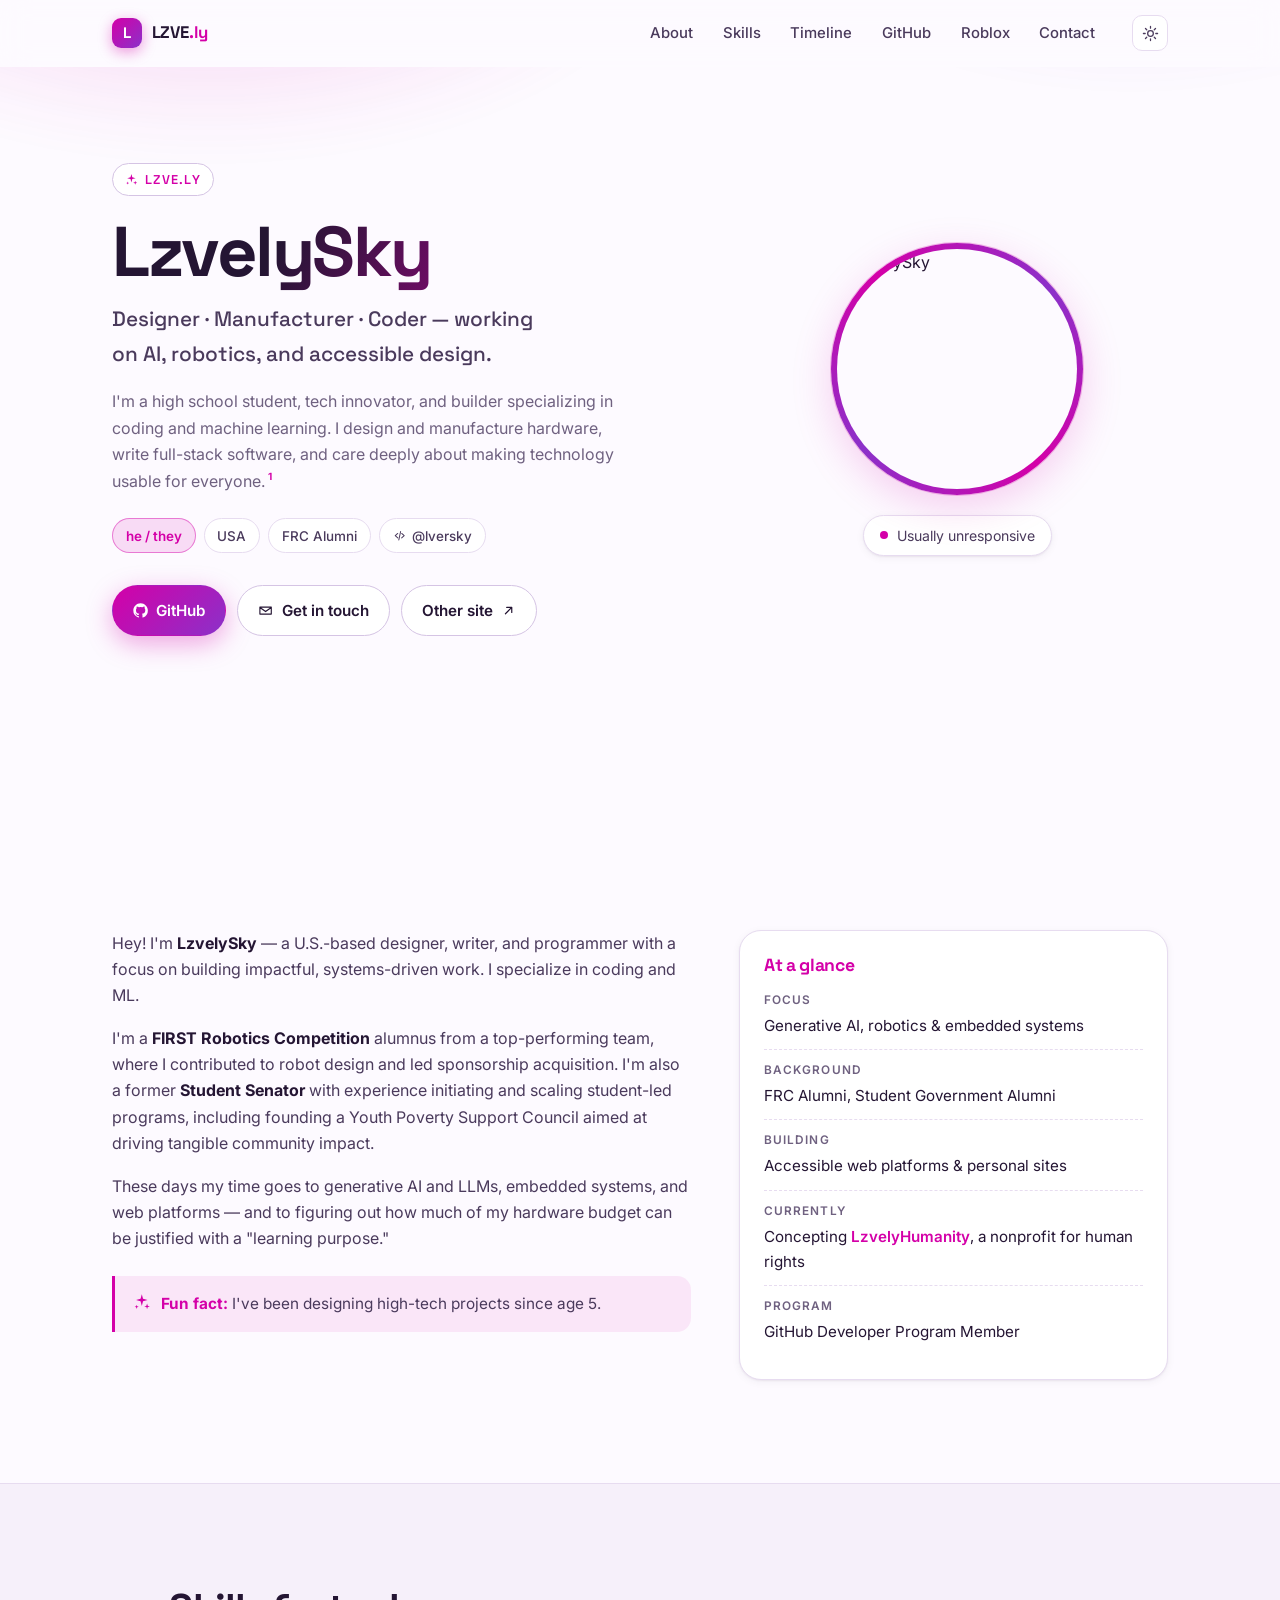
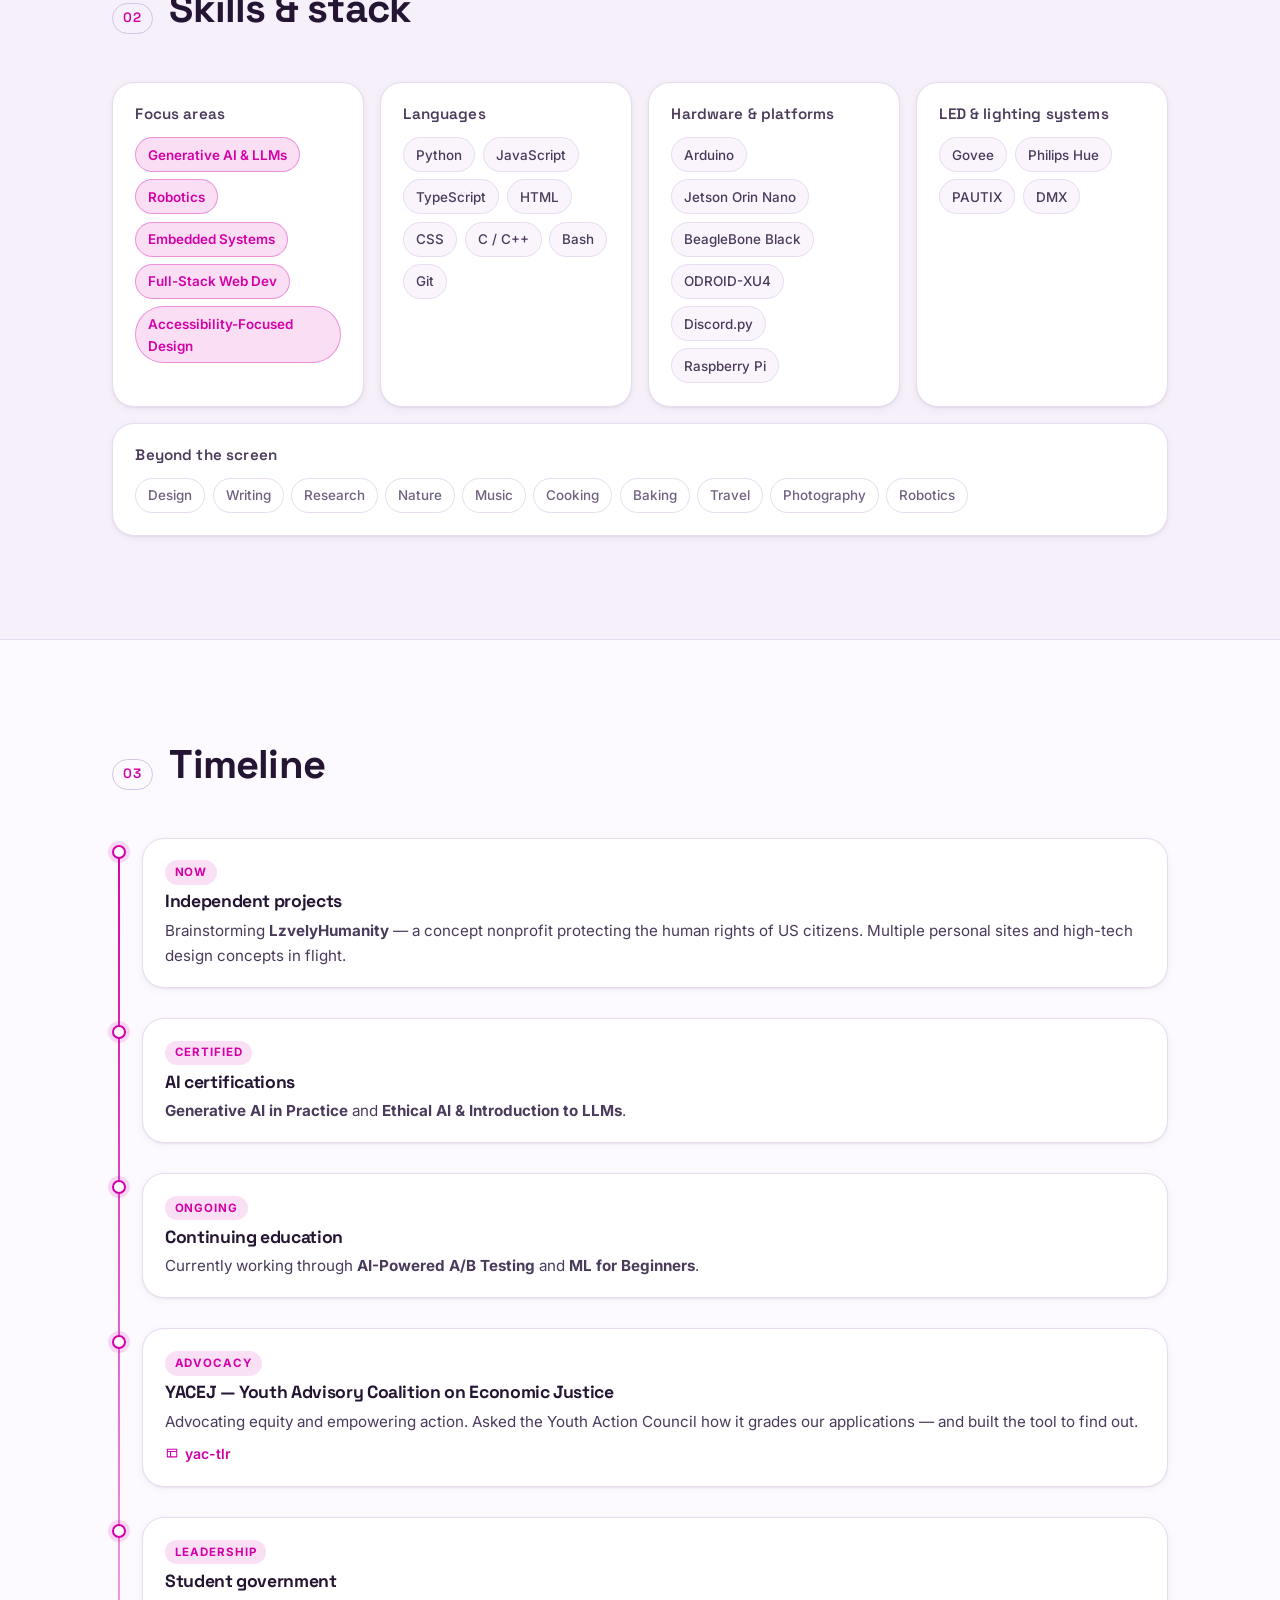
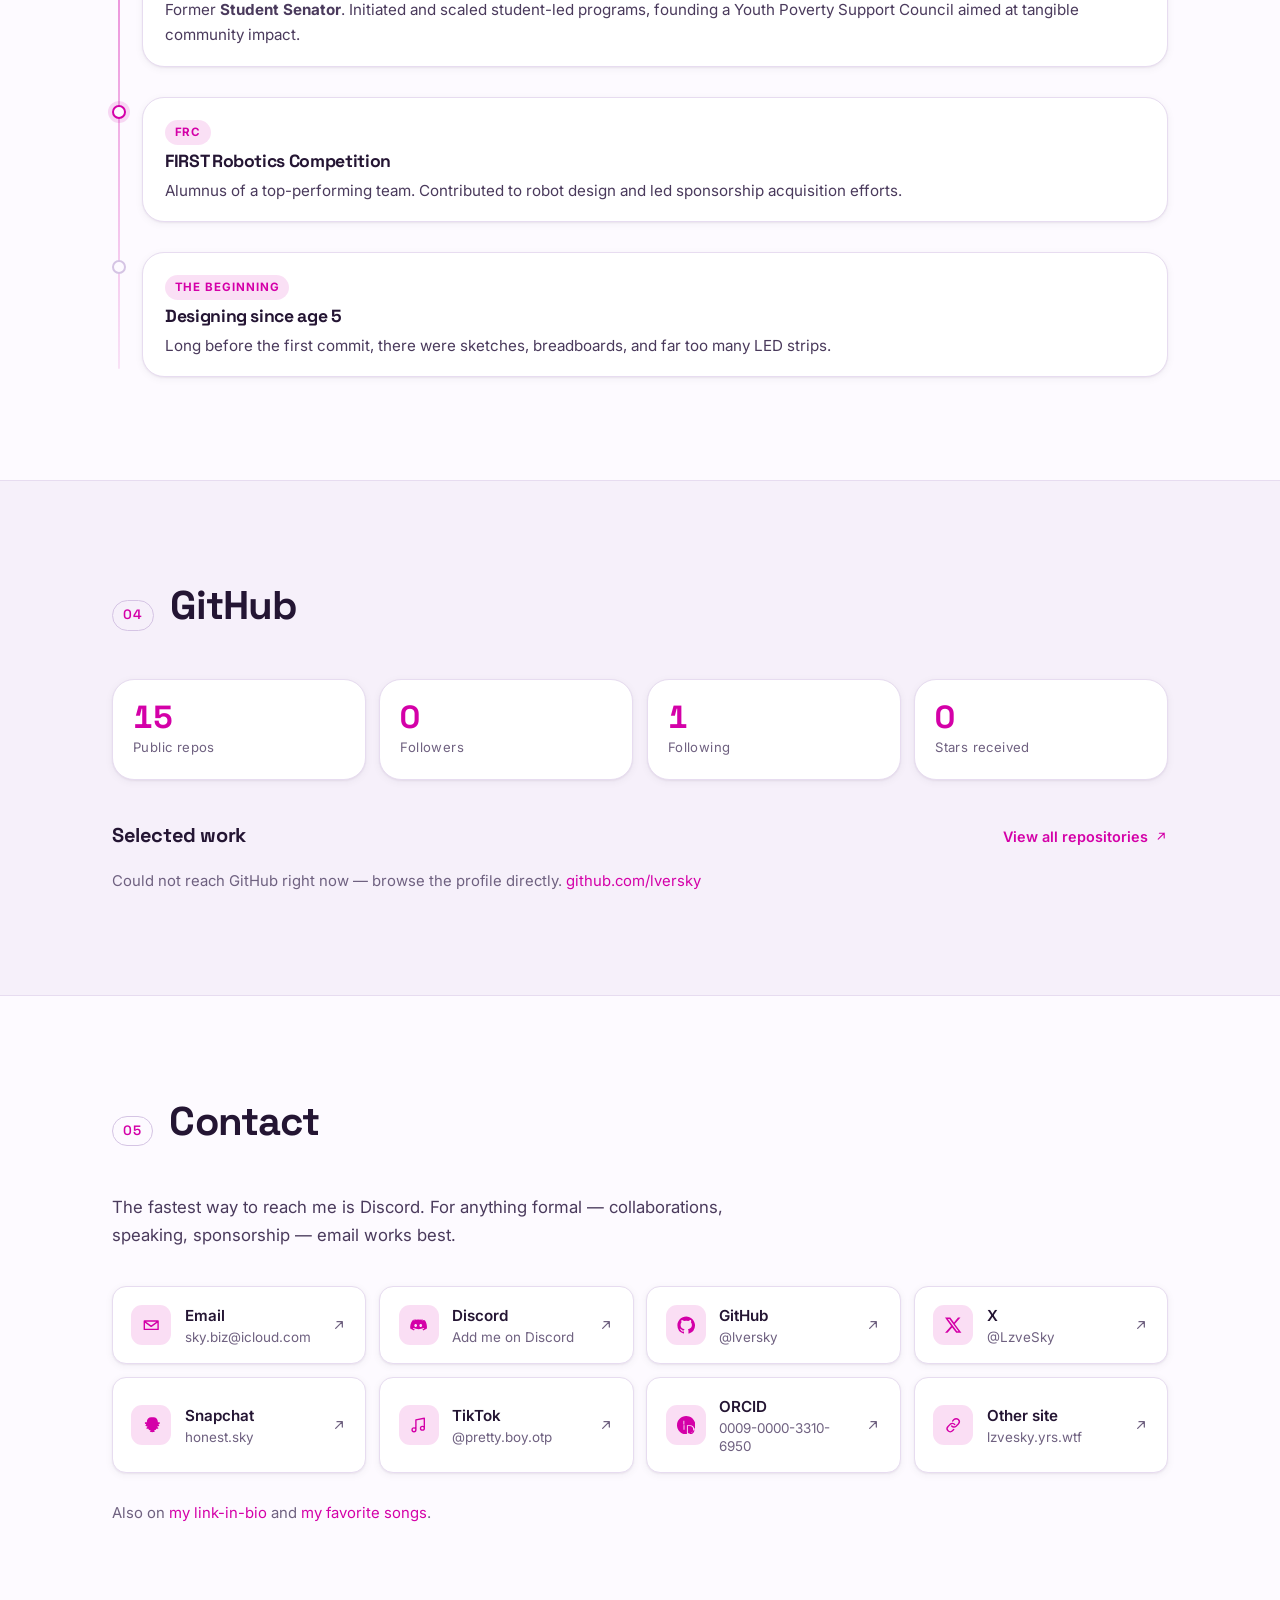
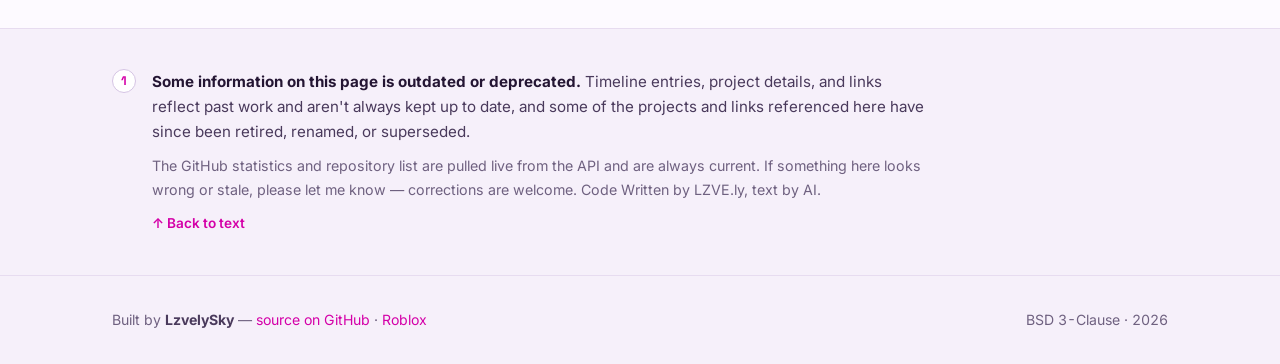
==== index.html @ 5bfd7d74 "Add /roblox page with live Roblox profile data and Cloudflare Worker proxy" ====
<!DOCTYPE html>
<html lang="en">
<head>
<meta charset="UTF-8">
<meta name="viewport" content="width=device-width, initial-scale=1">
<title>LzvelySky — LZVE.ly</title>
<meta name="description" content="LzvelySky (LZVE.ly) — designer, manufacturer, and coder working on AI, robotics, embedded systems, and accessible web design.">
<meta name="author" content="LzvelySky">
<meta name="theme-color" content="#0b0710" media="(prefers-color-scheme: dark)">
<meta name="theme-color" content="#fdfaff" media="(prefers-color-scheme: light)">

<meta property="og:type" content="website">
<meta property="og:title" content="LzvelySky — LZVE.ly">
<meta property="og:description" content="Designer, manufacturer, and coder working on AI, robotics, and accessibility.">
<meta property="og:url" content="https://lversky.github.io/">
<meta property="og:image" content="https://avatars.githubusercontent.com/u/196835305?v=4">
<meta name="twitter:card" content="summary">

<link rel="icon" href="assets/favicon.svg" type="image/svg+xml">
<link rel="apple-touch-icon" href="assets/favicon.svg">
<link rel="canonical" href="https://lversky.github.io/">

<link rel="preconnect" href="https://fonts.googleapis.com">
<link rel="preconnect" href="https://fonts.gstatic.com" crossorigin>
<link href="https://fonts.googleapis.com/css2?family=Space+Grotesk:wght@500;600;700&family=Inter:wght@400;500;600;700&display=swap" rel="stylesheet">
<link rel="stylesheet" href="css/style.css">

<script>
  (function () {
    document.documentElement.classList.add('js');
    try {
      var saved = localStorage.getItem('theme');
      var system = window.matchMedia('(prefers-color-scheme: light)').matches ? 'light' : 'dark';
      document.documentElement.dataset.theme = saved || system;
    } catch (e) {
      document.documentElement.dataset.theme = 'dark';
    }
  })();
</script>
</head>

<body>
<a class="skip-link" href="#main">Skip to content</a>

<svg class="icon-sprite" aria-hidden="true" focusable="false">
  <defs>
    <symbol id="i-github" viewBox="0 0 24 24"><path fill="currentColor" d="M12 .5C5.73.5.5 5.73.5 12a11.5 11.5 0 0 0 7.86 10.92c.58.1.79-.25.79-.56v-2c-3.2.7-3.88-1.38-3.88-1.38-.53-1.34-1.29-1.7-1.29-1.7-1.05-.72.08-.7.08-.7 1.16.08 1.77 1.19 1.77 1.19 1.03 1.77 2.7 1.26 3.36.96.1-.75.4-1.26.73-1.55-2.55-.29-5.24-1.28-5.24-5.68 0-1.26.45-2.28 1.19-3.09-.12-.29-.52-1.46.11-3.04 0 0 .97-.31 3.18 1.18a11.1 11.1 0 0 1 5.8 0c2.2-1.49 3.17-1.18 3.17-1.18.63 1.58.23 2.75.12 3.04.74.81 1.18 1.83 1.18 3.09 0 4.41-2.69 5.38-5.25 5.67.41.35.78 1.05.78 2.12v3.14c0 .31.21.67.8.56A11.5 11.5 0 0 0 23.5 12C23.5 5.73 18.27.5 12 .5Z"/></symbol>
    <symbol id="i-x" viewBox="0 0 24 24"><path fill="currentColor" d="M18.24 2H21.5l-7.38 8.44L22.75 22h-6.8l-5.33-6.97L4.6 22H1.33l7.89-9.02L1.25 2h6.97l4.81 6.35L18.24 2Zm-1.2 18h1.8L7.02 3.85H5.09L17.04 20Z"/></symbol>
    <symbol id="i-discord" viewBox="0 0 24 24"><path fill="currentColor" d="M19.3 5.4A16.1 16.1 0 0 0 15.2 4l-.2.4a12.4 12.4 0 0 1 3.7 1.7 15.9 15.9 0 0 0-13.4 0A12.4 12.4 0 0 1 9 4.4L8.8 4a16.1 16.1 0 0 0-4.1 1.4C2 9.1 1.3 12.7 1.6 16.3a16.2 16.2 0 0 0 4.9 2.5l.9-1.5c-.8-.3-1.6-.7-2.3-1.1l.6-.4c4.4 2 9.2 2 13.6 0l.6.4c-.7.4-1.5.8-2.3 1.1l.9 1.5a16.2 16.2 0 0 0 4.9-2.5c.4-4.2-.7-7.8-2.7-10.9ZM8.7 14.4c-1 0-1.8-.9-1.8-2s.8-2 1.8-2 1.9.9 1.8 2c0 1.1-.8 2-1.8 2Zm6.6 0c-1 0-1.8-.9-1.8-2s.8-2 1.8-2 1.9.9 1.8 2c0 1.1-.8 2-1.8 2Z"/></symbol>
    <symbol id="i-snapchat" viewBox="0 0 24 24"><path fill="currentColor" d="M12 1.6c-3.2 0-5.7 2.6-5.7 5.8v.7c-.2.1-.5.2-.8.2-.6 0-1.4-.2-1.7.3-.3.4-.1 1.1.2 1.4.2.2.7.3 1 .4.3.1.6.2.6.5 0 .3-.3.5-.7.7-.5.3-.6.7-.3 1.1.3.5 1.3.6 2 .8.2.1.4.2.4.5 0 .4-.5 1.1-1 1.4-.4.2-.6.5-.3.8.4.4 1.5.5 2.2.6.4 0 .6.1.7.4.3.7 1.3 1.3 2.4 1.3h.3c-.1.5-.5 1-.9 1.4-.3.3-.2.7.2.8.8.3 2 .4 2.9.4s2.1-.1 2.9-.4c.4-.1.5-.5.2-.8-.4-.4-.8-.9-.9-1.4h.3c1.1 0 2.1-.6 2.4-1.3.1-.3.3-.4.7-.4.7-.1 1.8-.2 2.2-.6.3-.3.1-.6-.3-.8-.5-.3-1-1-1-1.4 0-.3.2-.4.4-.5.7-.2 1.7-.3 2-.8.3-.4.2-.8-.3-1.1-.4-.2-.7-.4-.7-.7 0-.3.3-.4.6-.5.3-.1.8-.2 1-.4.3-.3.5-1 .2-1.4-.3-.5-1.1-.3-1.7-.3-.3 0-.6-.1-.8-.2v-.7c0-3.2-2.5-5.8-5.7-5.8Z"/></symbol>
    <symbol id="i-mail" viewBox="0 0 24 24"><path fill="none" stroke="currentColor" stroke-width="1.8" stroke-linecap="round" stroke-linejoin="round" d="M3 6.5h18v11H3zM3 7l9 6.5L21 7"/></symbol>
    <symbol id="i-music" viewBox="0 0 24 24"><path fill="none" stroke="currentColor" stroke-width="1.8" stroke-linecap="round" stroke-linejoin="round" d="M9 18V5l11-2v13M9 18a2.5 2.5 0 1 1-5 0 2.5 2.5 0 0 1 5 0Zm11-2a2.5 2.5 0 1 1-5 0 2.5 2.5 0 0 1 5 0Z"/></symbol>
    <symbol id="i-link" viewBox="0 0 24 24"><path fill="none" stroke="currentColor" stroke-width="1.8" stroke-linecap="round" stroke-linejoin="round" d="M10 13a4 4 0 0 0 5.7.4l3-3a4 4 0 0 0-5.7-5.7l-1.7 1.7M14 11a4 4 0 0 0-5.7-.4l-3 3a4 4 0 0 0 5.7 5.7l1.7-1.7"/></symbol>
    <symbol id="i-orcid" viewBox="0 0 24 24"><path fill="currentColor" d="M12 0C5.37 0 0 5.37 0 12s5.37 12 12 12 12-5.37 12-12S18.63 0 12 0ZM8.34 6.13h1.2v11.74h-1.2V6.13Zm-.6 5.87h2.4v5.87h-1.2v-4.67H8.94v-.8h.8v-.8h-1.2v-.8h1.2Zm5.2 0h4.1c3.5 0 5.7 2.3 5.7 5.87 0 3.6-2.2 5.87-5.7 5.87h-4.1V12Zm1.2 1.2v9.34h2.7c2.6 0 4.3-1.8 4.3-4.67s-1.7-4.67-4.3-4.67h-2.7Z"/></symbol>
    <symbol id="i-sun" viewBox="0 0 24 24"><path fill="none" stroke="currentColor" stroke-width="1.8" stroke-linecap="round" d="M12 4.5V2M12 22v-2.5M4.5 12H2M22 12h-2.5M6.7 6.7 4.9 4.9M19.1 19.1l-1.8-1.8M17.3 6.7l1.8-1.8M4.9 19.1l1.8-1.8"/><circle cx="12" cy="12" r="4" fill="none" stroke="currentColor" stroke-width="1.8"/></symbol>
    <symbol id="i-moon" viewBox="0 0 24 24"><path fill="none" stroke="currentColor" stroke-width="1.8" stroke-linecap="round" stroke-linejoin="round" d="M20 14.5A8.5 8.5 0 0 1 9.5 4a8.5 8.5 0 1 0 10.5 10.5Z"/></symbol>
    <symbol id="i-auto" viewBox="0 0 24 24"><path fill="none" stroke="currentColor" stroke-width="1.8" stroke-linecap="round" stroke-linejoin="round" d="M12 3a9 9 0 1 0 9 9h-9V3Z"/><path fill="none" stroke="currentColor" stroke-width="1.8" stroke-linecap="round" stroke-linejoin="round" d="M15 3.6A9 9 0 0 1 20.4 9H15V3.6Z"/></symbol>
    <symbol id="i-star" viewBox="0 0 24 24"><path fill="currentColor" d="m12 2.6 2.9 5.9 6.5.9-4.7 4.6 1.1 6.5L12 17.4 6.2 20.5l1.1-6.5-4.7-4.6 6.5-.9L12 2.6Z"/></symbol>
    <symbol id="i-repo" viewBox="0 0 24 24"><path fill="none" stroke="currentColor" stroke-width="1.8" stroke-linecap="round" stroke-linejoin="round" d="M4 5.5h16v13H4zM4 9.5h16M9.5 9.5v9"/></symbol>
    <symbol id="i-arrow" viewBox="0 0 24 24"><path fill="none" stroke="currentColor" stroke-width="1.9" stroke-linecap="round" stroke-linejoin="round" d="M7 17 17 7M9 7h8v8"/></symbol>
    <symbol id="i-sparkle" viewBox="0 0 24 24"><path fill="currentColor" d="M12 1.8 13.7 8l6.2 1.7-6.2 1.7L12 17.6l-1.7-6.2L4.1 9.7 10.3 8 12 1.8Zm7.2 12.6.9 3 3 .9-3 .9-.9 3-.9-3-3-.9 3-.9.9-3ZM5 15.9l.7 2.2 2.2.7-2.2.7-.7 2.2-.7-2.2-2.2-.7 2.2-.7.7-2.2Z"/></symbol>
    <symbol id="i-code" viewBox="0 0 24 24"><path fill="none" stroke="currentColor" stroke-width="1.8" stroke-linecap="round" stroke-linejoin="round" d="m8.5 8-4.5 4 4.5 4M15.5 8l4.5 4-4.5 4M13.6 4.5l-3.2 15"/></symbol>
  </defs>
</svg>

<header class="site-header" id="top">
  <div class="wrap header-inner">
    <a class="brand" href="#top" aria-label="LZVE.ly home">
      <span class="brand-mark">L</span>
      <span class="brand-text">LZVE<span class="brand-dot">.ly</span></span>
    </a>

    <nav class="site-nav" id="site-nav" aria-label="Primary">
      <a href="#about">About</a>
      <a href="#skills">Skills</a>
      <a href="#timeline">Timeline</a>
      <a href="#github">GitHub</a>
      <a href="roblox/">Roblox</a>
      <a href="#contact">Contact</a>
    </nav>

    <div class="header-actions">
      <button class="theme-toggle" id="theme-toggle" type="button" aria-label="Switch color theme" title="Switch color theme">
        <svg class="icon icon-auto" aria-hidden="true"><use href="#i-auto"/></svg>
        <svg class="icon icon-light" aria-hidden="true"><use href="#i-sun"/></svg>
        <svg class="icon icon-dark" aria-hidden="true"><use href="#i-moon"/></svg>
      </button>
      <button class="nav-toggle" id="nav-toggle" type="button" aria-label="Open menu" aria-expanded="false" aria-controls="site-nav">
        <span></span><span></span><span></span>
      </button>
    </div>
  </div>
</header>

<main id="main">

  <!-- ============ HERO ============ -->
  <section class="hero">
    <div class="hero-glow" aria-hidden="true"></div>
    <div class="wrap hero-inner">
      <div class="hero-copy">
        <p class="eyebrow reveal"><svg class="icon" aria-hidden="true"><use href="#i-sparkle"/></svg> LZVE.ly</p>
        <h1 class="reveal">LzvelySky</h1>
        <p class="hero-role reveal">Designer &middot; Manufacturer &middot; Coder — working on AI, robotics, and accessible design.</p>
        <p class="hero-bio reveal">
          I'm a high school student, tech innovator, and builder specializing in coding and machine learning.
          I design and manufacture hardware, write full-stack software, and care deeply about making technology
          usable for everyone.<sup class="fn-ref"><a href="#fn-1" id="fnref-1" role="doc-noteref" aria-describedby="fn-1">1</a></sup>
        </p>
        <div class="hero-meta reveal">
          <span class="pill pill-pronouns">he / they</span>
          <span class="pill">USA</span>
          <span class="pill">FRC Alumni</span>
          <span class="pill"><svg class="icon" aria-hidden="true"><use href="#i-code"/></svg> @lversky</span>
        </div>
        <div class="hero-actions reveal">
          <a class="btn btn-primary" href="https://github.com/lversky">
            <svg class="icon" aria-hidden="true"><use href="#i-github"/></svg> GitHub
          </a>
          <a class="btn btn-ghost" href="#contact">
            <svg class="icon" aria-hidden="true"><use href="#i-mail"/></svg> Get in touch
          </a>
          <a class="btn btn-ghost" href="https://lzvesky.yrs.wtf" target="_blank" rel="noopener">
            Other site <svg class="icon" aria-hidden="true"><use href="#i-arrow"/></svg>
          </a>
        </div>
      </div>

      <div class="hero-art reveal">
        <div class="avatar-ring">
          <img class="avatar" src="https://avatars.githubusercontent.com/u/196835305?v=4" alt="LzvelySky" width="240" height="240">
        </div>
        <div class="status-card">
          <span class="status-dot" aria-hidden="true"></span>
          <span>Usually unresponsive</span>
        </div>
      </div>
    </div>
  </section>

  <!-- ============ ABOUT ============ -->
  <section class="section" id="about">
    <div class="wrap">
      <header class="section-head reveal">
        <span class="section-index">01</span>
        <h2>About</h2>
      </header>
      <div class="about-grid">
        <div class="prose reveal">
          <p>
            Hey! I'm <strong>LzvelySky</strong> — a U.S.-based designer, writer, and programmer with a focus on
            building impactful, systems-driven work. I specialize in coding and ML.
          </p>
          <p>
            I'm a <strong>FIRST Robotics Competition</strong> alumnus from a top-performing team, where I
            contributed to robot design and led sponsorship acquisition. I'm also a former
            <strong>Student Senator</strong> with experience initiating and scaling student-led programs,
            including founding a Youth Poverty Support Council aimed at driving tangible community impact.
          </p>
          <p>
            These days my time goes to generative AI and LLMs, embedded systems, and web platforms — and to
            figuring out how much of my hardware budget can be justified with a "learning purpose."
          </p>
          <p class="fun-fact">
            <svg class="icon" aria-hidden="true"><use href="#i-sparkle"/></svg>
            <span><strong>Fun fact:</strong> I've been designing high-tech projects since age 5.</span>
          </p>
        </div>

        <aside class="fact-card reveal">
          <h3>At a glance</h3>
          <dl class="fact-list">
            <div><dt>Focus</dt><dd>Generative AI, robotics &amp; embedded systems</dd></div>
            <div><dt>Background</dt><dd>FRC Alumni, Student Government Alumni</dd></div>
            <div><dt>Building</dt><dd>Accessible web platforms &amp; personal sites</dd></div>
            <div><dt>Currently</dt><dd>Concepting <em>LzvelyHumanity</em>, a nonprofit for human rights</dd></div>
            <div><dt>Program</dt><dd>GitHub Developer Program Member</dd></div>
          </dl>
        </aside>
      </div>
    </div>
  </section>

  <!-- ============ SKILLS ============ -->
  <section class="section section-alt" id="skills">
    <div class="wrap">
      <header class="section-head reveal">
        <span class="section-index">02</span>
        <h2>Skills &amp; stack</h2>
      </header>

      <div class="skill-groups">
        <article class="skill-card reveal">
          <h3>Focus areas</h3>
          <ul class="chips">
            <li class="chip chip-accent">Generative AI &amp; LLMs</li>
            <li class="chip chip-accent">Robotics</li>
            <li class="chip chip-accent">Embedded Systems</li>
            <li class="chip chip-accent">Full-Stack Web Dev</li>
            <li class="chip chip-accent">Accessibility-Focused Design</li>
          </ul>
        </article>

        <article class="skill-card reveal">
          <h3>Languages</h3>
          <ul class="chips">
            <li class="chip">Python</li>
            <li class="chip">JavaScript</li>
            <li class="chip">TypeScript</li>
            <li class="chip">HTML</li>
            <li class="chip">CSS</li>
            <li class="chip">C / C++</li>
            <li class="chip">Bash</li>
            <li class="chip">Git</li>
          </ul>
        </article>

        <article class="skill-card reveal">
          <h3>Hardware &amp; platforms</h3>
          <ul class="chips">
            <li class="chip">Arduino</li>
            <li class="chip">Jetson Orin Nano</li>
            <li class="chip">BeagleBone Black</li>
            <li class="chip">ODROID-XU4</li>
            <li class="chip">Discord.py</li>
            <li class="chip">Raspberry Pi</li>
          </ul>
        </article>

        <article class="skill-card reveal">
          <h3>LED &amp; lighting systems</h3>
          <ul class="chips">
            <li class="chip">Govee</li>
            <li class="chip">Philips Hue</li>
            <li class="chip">PAUTIX</li>
            <li class="chip">DMX</li>
          </ul>
        </article>
      </div>

      <div class="skill-card wide reveal">
        <h3>Beyond the screen</h3>
        <ul class="chips">
          <li class="chip chip-soft">Design</li>
          <li class="chip chip-soft">Writing</li>
          <li class="chip chip-soft">Research</li>
          <li class="chip chip-soft">Nature</li>
          <li class="chip chip-soft">Music</li>
          <li class="chip chip-soft">Cooking</li>
          <li class="chip chip-soft">Baking</li>
          <li class="chip chip-soft">Travel</li>
          <li class="chip chip-soft">Photography</li>
          <li class="chip chip-soft">Robotics</li>
        </ul>
      </div>
    </div>
  </section>

  <!-- ============ TIMELINE ============ -->
  <section class="section" id="timeline">
    <div class="wrap">
      <header class="section-head reveal">
        <span class="section-index">03</span>
        <h2>Timeline</h2>
      </header>

      <ol class="timeline">
        <li class="reveal">
          <span class="tl-marker" aria-hidden="true"></span>
          <div class="tl-body">
            <span class="tl-when">Now</span>
            <h3>Independent projects</h3>
            <p>Brainstorming <strong>LzvelyHumanity</strong> — a concept nonprofit protecting the human rights of US citizens. Multiple personal sites and high-tech design concepts in flight.</p>
          </div>
        </li>
        <li class="reveal">
          <span class="tl-marker" aria-hidden="true"></span>
          <div class="tl-body">
            <span class="tl-when">Certified</span>
            <h3>AI certifications</h3>
            <p><strong>Generative AI in Practice</strong> and <strong>Ethical AI &amp; Introduction to LLMs</strong>.</p>
          </div>
        </li>
        <li class="reveal">
          <span class="tl-marker" aria-hidden="true"></span>
          <div class="tl-body">
            <span class="tl-when">Ongoing</span>
            <h3>Continuing education</h3>
            <p>Currently working through <strong>AI-Powered A/B Testing</strong> and <strong>ML for Beginners</strong>.</p>
          </div>
        </li>
        <li class="reveal">
          <span class="tl-marker" aria-hidden="true"></span>
          <div class="tl-body">
            <span class="tl-when">Advocacy</span>
            <h3>YACEJ — Youth Advisory Coalition on Economic Justice</h3>
            <p>Advocating equity and empowering action. Asked the Youth Action Council how it grades our applications — and built the tool to find out.</p>
            <p class="tl-links">
              <a href="https://github.com/lversky/yac-tlr" target="_blank" rel="noopener"><svg class="icon" aria-hidden="true"><use href="#i-repo"/></svg> yac-tlr</a>
            </p>
          </div>
        </li>
        <li class="reveal">
          <span class="tl-marker" aria-hidden="true"></span>
          <div class="tl-body">
            <span class="tl-when">Leadership</span>
            <h3>Student government</h3>
            <p>Former <strong>Student Senator</strong>. Initiated and scaled student-led programs, founding a Youth Poverty Support Council aimed at tangible community impact.</p>
          </div>
        </li>
        <li class="reveal">
          <span class="tl-marker" aria-hidden="true"></span>
          <div class="tl-body">
            <span class="tl-when">FRC</span>
            <h3>FIRST Robotics Competition</h3>
            <p>Alumnus of a top-performing team. Contributed to robot design and led sponsorship acquisition efforts.</p>
          </div>
        </li>
        <li class="reveal">
          <span class="tl-marker tl-marker-start" aria-hidden="true"></span>
          <div class="tl-body">
            <span class="tl-when">The beginning</span>
            <h3>Designing since age 5</h3>
            <p>Long before the first commit, there were sketches, breadboards, and far too many LED strips.</p>
          </div>
        </li>
      </ol>
    </div>
  </section>

  <!-- ============ GITHUB ============ -->
  <section class="section section-alt" id="github">
    <div class="wrap">
      <header class="section-head reveal">
        <span class="section-index">04</span>
        <h2>GitHub</h2>
      </header>

      <div class="stat-row" id="stat-row">
        <div class="stat"><span class="stat-value" data-stat="repos">15</span><span class="stat-label">Public repos</span></div>
        <div class="stat"><span class="stat-value" data-stat="followers">0</span><span class="stat-label">Followers</span></div>
        <div class="stat"><span class="stat-value" data-stat="following">1</span><span class="stat-label">Following</span></div>
        <div class="stat"><span class="stat-value" data-stat="stars">0</span><span class="stat-label">Stars received</span></div>
      </div>

      <div class="repo-head reveal">
        <h3>Selected work</h3>
        <a class="link-more" href="https://github.com/lversky?tab=repositories" target="_blank" rel="noopener">
          View all repositories <svg class="icon" aria-hidden="true"><use href="#i-arrow"/></svg>
        </a>
      </div>

      <div class="repo-grid" id="repo-grid">
        <p class="repo-status" id="repo-status">Loading repositories…</p>
      </div>
    </div>
  </section>

  <!-- ============ CONTACT ============ -->
  <section class="section" id="contact">
    <div class="wrap">
      <header class="section-head reveal">
        <span class="section-index">05</span>
        <h2>Contact</h2>
      </header>

      <p class="section-lede reveal">
        The fastest way to reach me is Discord. For anything formal — collaborations, speaking, sponsorship —
        email works best.
      </p>

      <div class="contact-grid">
        <a class="contact-card reveal" href="mailto:sky.biz@icloud.com">
          <span class="contact-icon"><svg class="icon" aria-hidden="true"><use href="#i-mail"/></svg></span>
          <span class="contact-text"><strong>Email</strong><span>sky.biz@icloud.com</span></span>
          <svg class="icon contact-arrow" aria-hidden="true"><use href="#i-arrow"/></svg>
        </a>
        <a class="contact-card reveal" href="https://discord.com/users/1395176486100533258" target="_blank" rel="noopener">
          <span class="contact-icon"><svg class="icon" aria-hidden="true"><use href="#i-discord"/></svg></span>
          <span class="contact-text"><strong>Discord</strong><span>Add me on Discord</span></span>
          <svg class="icon contact-arrow" aria-hidden="true"><use href="#i-arrow"/></svg>
        </a>
        <a class="contact-card reveal" href="https://github.com/lversky" target="_blank" rel="noopener">
          <span class="contact-icon"><svg class="icon" aria-hidden="true"><use href="#i-github"/></svg></span>
          <span class="contact-text"><strong>GitHub</strong><span>@lversky</span></span>
          <svg class="icon contact-arrow" aria-hidden="true"><use href="#i-arrow"/></svg>
        </a>
        <a class="contact-card reveal" href="https://x.com/LzveSky" target="_blank" rel="noopener">
          <span class="contact-icon"><svg class="icon" aria-hidden="true"><use href="#i-x"/></svg></span>
          <span class="contact-text"><strong>X</strong><span>@LzveSky</span></span>
          <svg class="icon contact-arrow" aria-hidden="true"><use href="#i-arrow"/></svg>
        </a>
        <a class="contact-card reveal" href="https://snapchat.com/add/honest.sky" target="_blank" rel="noopener">
          <span class="contact-icon"><svg class="icon" aria-hidden="true"><use href="#i-snapchat"/></svg></span>
          <span class="contact-text"><strong>Snapchat</strong><span>honest.sky</span></span>
          <svg class="icon contact-arrow" aria-hidden="true"><use href="#i-arrow"/></svg>
        </a>
        <a class="contact-card reveal" href="https://www.tiktok.com/@pretty.boy.otp" target="_blank" rel="noopener">
          <span class="contact-icon"><svg class="icon" aria-hidden="true"><use href="#i-music"/></svg></span>
          <span class="contact-text"><strong>TikTok</strong><span>@pretty.boy.otp</span></span>
          <svg class="icon contact-arrow" aria-hidden="true"><use href="#i-arrow"/></svg>
        </a>
        <a class="contact-card reveal" href="https://orcid.org/0009-0000-3310-6950" target="_blank" rel="noopener">
          <span class="contact-icon"><svg class="icon" aria-hidden="true"><use href="#i-orcid"/></svg></span>
          <span class="contact-text"><strong>ORCID</strong><span>0009-0000-3310-6950</span></span>
          <svg class="icon contact-arrow" aria-hidden="true"><use href="#i-arrow"/></svg>
        </a>
        <a class="contact-card reveal" href="https://lzvesky.yrs.wtf" target="_blank" rel="noopener">
          <span class="contact-icon"><svg class="icon" aria-hidden="true"><use href="#i-link"/></svg></span>
          <span class="contact-text"><strong>Other site</strong><span>lzvesky.yrs.wtf</span></span>
          <svg class="icon contact-arrow" aria-hidden="true"><use href="#i-arrow"/></svg>
        </a>
      </div>

      <p class="contact-foot reveal">
        Also on <a href="https://sky-link-in-bio.pages.dev/contact-me.html" target="_blank" rel="noopener">my link-in-bio</a>
        and <a href="https://beta.music.apple.com/library/playlist/p.81UbMl6JMO" target="_blank" rel="noopener">my favorite songs</a>.
      </p>
    </div>
  </section>
</main>

<aside class="footnote" id="fn-1" role="doc-footnote">
  <div class="wrap footnote-inner">
    <span class="fn-marker" aria-hidden="true">1</span>
    <div class="footnote-body">
      <p class="footnote-lead">
        <strong>Some information on this page is outdated or deprecated.</strong>
        Timeline entries, project details, and links reflect past work and aren't always kept up to date,
        and some of the projects and links referenced here have since been retired, renamed, or superseded.
      </p>
      <p class="footnote-note">
        The GitHub statistics and repository list are pulled live from the API and are always current.
        If something here looks wrong or stale, please let me know — corrections are welcome.
        Code Written by LZVE.ly, text by AI.
      </p>
      <p class="fn-back"><a href="#fnref-1" role="doc-backlink" aria-label="Back to reference 1">&uarr; Back to text</a></p>
    </div>
  </div>
</aside>

<footer class="site-footer">
  <div class="wrap footer-inner">
    <p>Built by <strong>LzvelySky</strong> — <a href="https://github.com/lversky/lversky.github.io" target="_blank" rel="noopener">source on GitHub</a> · <a href="roblox/">Roblox</a></p>
    <p class="footer-meta">BSD 3-Clause &middot; <span id="year"></span></p>
  </div>
</footer>

<script src="js/main.js"></script>
</body>
</html>
---- css/style.css ----
/* ============================================================
   LZVE.ly — personal site
   Light / dark auto-switching theme
   ============================================================ */

/* ---------- Tokens ---------- */
:root {
  --font-display: "Space Grotesk", ui-sans-serif, system-ui, -apple-system, "Segoe UI", sans-serif;
  --font-body: "Inter", ui-sans-serif, system-ui, -apple-system, "Segoe UI", Roboto, sans-serif;

  --accent: #d400a8;
  --accent-soft: #f2a8e3;
  --accent-2: #8b31c9;
  --accent-ink: #ffffff;

  --bg: #fdfaff;
  --bg-alt: #f6f0fa;
  --surface: #ffffff;
  --surface-2: #faf5fd;
  --border: #e7dcf0;
  --border-strong: #d5c4e4;
  --text: #241533;
  --text-soft: #4a3a5c;
  --muted: #6f6180;

  --shadow-sm: 0 1px 2px rgba(36, 21, 51, .06), 0 2px 8px rgba(36, 21, 51, .05);
  --shadow-md: 0 4px 14px rgba(36, 21, 51, .08), 0 12px 32px rgba(36, 21, 51, .07);
  --glow: 0 0 0 1px rgba(212, 0, 168, .25), 0 12px 40px rgba(212, 0, 168, .18);

  --radius: 14px;
  --radius-lg: 22px;
  --wrap: 1120px;
  --header-h: 66px;

  --ease: cubic-bezier(.22, .61, .36, 1);
}

[data-theme="dark"] {
  --accent: #ff4fd8;
  --accent-soft: #ff85f9;
  --accent-2: #a855f7;
  --accent-ink: #1a0716;

  --bg: #0b0710;
  --bg-alt: #120b1a;
  --surface: #171020;
  --surface-2: #1d1427;
  --border: #2c2039;
  --border-strong: #3d2c50;
  --text: #f4ecf8;
  --text-soft: #d6c9e2;
  --muted: #a493b6;

  --shadow-sm: 0 1px 2px rgba(0, 0, 0, .4), 0 2px 10px rgba(0, 0, 0, .3);
  --shadow-md: 0 6px 18px rgba(0, 0, 0, .45), 0 16px 44px rgba(0, 0, 0, .38);
  --glow: 0 0 0 1px rgba(255, 79, 216, .3), 0 14px 48px rgba(255, 79, 216, .2);
}

[data-theme="light"] {
  color-scheme: light;
}
[data-theme="dark"] {
  color-scheme: dark;
}

/* ---------- Reset ---------- */
*, *::before, *::after { box-sizing: border-box; }

html {
  scroll-behavior: smooth;
  scroll-padding-top: calc(var(--header-h) + 16px);
  -webkit-text-size-adjust: 100%;
}

body {
  margin: 0;
  background: var(--bg);
  color: var(--text);
  font-family: var(--font-body);
  font-size: 16px;
  line-height: 1.65;
  -webkit-font-smoothing: antialiased;
  overflow-x: hidden;
}

h1, h2, h3, h4 {
  font-family: var(--font-display);
  line-height: 1.15;
  letter-spacing: -.02em;
  margin: 0;
}

p { margin: 0 0 1em; }
p:last-child { margin-bottom: 0; }

a { color: var(--accent); text-decoration: none; }
a:hover { text-decoration: underline; }

ul, ol { margin: 0; padding: 0; list-style: none; }

img { max-width: 100%; display: block; }

button { font: inherit; color: inherit; }

.icon-sprite { position: absolute; width: 0; height: 0; overflow: hidden; }

.icon {
  width: 1em;
  height: 1em;
  flex: none;
  vertical-align: -.12em;
}

.skip-link {
  position: absolute;
  left: -9999px;
  top: 0;
  z-index: 999;
  background: var(--accent);
  color: var(--accent-ink);
  padding: .7rem 1.2rem;
  border-radius: 0 0 var(--radius) 0;
  font-weight: 600;
}
.skip-link:focus { left: 0; }

:focus-visible {
  outline: 2px solid var(--accent);
  outline-offset: 3px;
  border-radius: 4px;
}

/* ---------- Layout ---------- */
.wrap {
  width: 100%;
  max-width: var(--wrap);
  margin-inline: auto;
  padding-inline: clamp(1.1rem, 4vw, 2rem);
}

.section {
  padding-block: clamp(3.5rem, 8vw, 6.5rem);
  position: relative;
}

.section-alt {
  background: var(--bg-alt);
  border-block: 1px solid var(--border);
}

.section-head {
  display: flex;
  align-items: baseline;
  gap: 1rem;
  margin-bottom: clamp(1.75rem, 4vw, 3rem);
}

.section-head h2 {
  font-size: clamp(1.75rem, 4.5vw, 2.5rem);
}

.section-index {
  font-family: var(--font-display);
  font-size: .85rem;
  font-weight: 600;
  color: var(--accent);
  letter-spacing: .12em;
  padding: .2rem .6rem;
  border: 1px solid var(--border-strong);
  border-radius: 999px;
}

.section-lede {
  color: var(--text-soft);
  max-width: 60ch;
  margin-bottom: 2.25rem;
  font-size: 1.05rem;
}

/* ---------- Header ---------- */
.site-header {
  position: sticky;
  top: 0;
  z-index: 100;
  background: color-mix(in srgb, var(--bg) 82%, transparent);
  backdrop-filter: blur(14px) saturate(150%);
  -webkit-backdrop-filter: blur(14px) saturate(150%);
  border-bottom: 1px solid transparent;
  transition: border-color .3s var(--ease), background .3s var(--ease);
}

.site-header.scrolled {
  border-bottom-color: var(--border);
  background: color-mix(in srgb, var(--bg) 92%, transparent);
}

.header-inner {
  height: var(--header-h);
  display: flex;
  align-items: center;
  gap: 1rem;
}

.brand {
  display: inline-flex;
  align-items: center;
  gap: .6rem;
  font-family: var(--font-display);
  font-weight: 700;
  font-size: 1.05rem;
  color: var(--text);
  letter-spacing: -.01em;
}
.brand:hover { text-decoration: none; }

.brand-mark {
  display: grid;
  place-items: center;
  width: 30px;
  height: 30px;
  border-radius: 9px;
  background: linear-gradient(135deg, var(--accent), var(--accent-2));
  color: var(--accent-ink);
  font-size: .95rem;
  font-weight: 700;
  box-shadow: 0 4px 14px color-mix(in srgb, var(--accent) 40%, transparent);
}

.brand-dot { color: var(--accent); }

.site-nav {
  display: flex;
  align-items: center;
  gap: .25rem;
  margin-left: auto;
}

.site-nav a {
  position: relative;
  padding: .5rem .8rem;
  border-radius: 999px;
  color: var(--text-soft);
  font-size: .93rem;
  font-weight: 500;
  transition: color .2s var(--ease), background .2s var(--ease);
}
.site-nav a:hover {
  color: var(--text);
  background: var(--surface-2);
  text-decoration: none;
}
.site-nav a.active {
  color: var(--accent);
  background: color-mix(in srgb, var(--accent) 12%, transparent);
}

.header-actions {
  display: flex;
  align-items: center;
  gap: .5rem;
  margin-left: auto;
}
.site-nav + .header-actions { margin-left: .5rem; }

.theme-toggle {
  display: grid;
  place-items: center;
  width: 36px;
  height: 36px;
  padding: 0;
  border: 1px solid var(--border);
  border-radius: 10px;
  background: var(--surface);
  color: var(--text-soft);
  cursor: pointer;
  transition: color .2s var(--ease), border-color .2s var(--ease), transform .2s var(--ease);
}
.theme-toggle:hover {
  color: var(--accent);
  border-color: var(--accent);
  transform: translateY(-1px);
}
.theme-toggle .icon { width: 17px; height: 17px; }
.theme-toggle .icon-auto { display: block; }
.theme-toggle .icon-light,
.theme-toggle .icon-dark { display: none; }
[data-theme="light"] .theme-toggle .icon-auto { display: none; }
[data-theme="light"] .theme-toggle .icon-light { display: block; }
[data-theme="dark"] .theme-toggle .icon-auto { display: none; }
[data-theme="dark"] .theme-toggle .icon-dark { display: block; }

.nav-toggle {
  display: none;
  flex-direction: column;
  justify-content: center;
  gap: 5px;
  width: 38px;
  height: 36px;
  padding: 0 8px;
  border: 1px solid var(--border);
  border-radius: 10px;
  background: var(--surface);
  cursor: pointer;
}
.nav-toggle span {
  display: block;
  height: 2px;
  background: var(--text);
  border-radius: 2px;
  transition: transform .28s var(--ease), opacity .2s var(--ease);
}
.nav-toggle[aria-expanded="true"] span:nth-child(1) { transform: translateY(7px) rotate(45deg); }
.nav-toggle[aria-expanded="true"] span:nth-child(2) { opacity: 0; }
.nav-toggle[aria-expanded="true"] span:nth-child(3) { transform: translateY(-7px) rotate(-45deg); }

/* ---------- Hero ---------- */
.hero {
  position: relative;
  padding-block: clamp(3rem, 9vw, 6rem) clamp(3.5rem, 8vw, 6rem);
  overflow: hidden;
}

.hero-glow {
  position: absolute;
  inset: -40% -10% auto -10%;
  height: 130%;
  pointer-events: none;
  background:
    radial-gradient(46% 42% at 22% 12%, color-mix(in srgb, var(--accent) 26%, transparent) 0%, transparent 68%),
    radial-gradient(40% 40% at 82% 6%, color-mix(in srgb, var(--accent-2) 22%, transparent) 0%, transparent 66%);
  filter: blur(28px);
  opacity: .8;
}

.hero-inner {
  position: relative;
  display: grid;
  grid-template-columns: minmax(0, 1.15fr) minmax(0, .85fr);
  gap: clamp(2rem, 5vw, 4rem);
  align-items: center;
}

.eyebrow {
  display: inline-flex;
  align-items: center;
  gap: .45rem;
  margin: 0 0 1rem;
  padding: .3rem .75rem;
  border: 1px solid var(--border-strong);
  border-radius: 999px;
  background: var(--surface);
  color: var(--accent);
  font-family: var(--font-display);
  font-size: .8rem;
  font-weight: 600;
  letter-spacing: .1em;
  text-transform: uppercase;
}

.hero h1 {
  font-size: clamp(2.6rem, 8vw, 4.4rem);
  font-weight: 700;
  letter-spacing: -.035em;
  margin-bottom: .6rem;
  background: linear-gradient(120deg, var(--text) 30%, var(--accent) 100%);
  -webkit-background-clip: text;
  background-clip: text;
  -webkit-text-fill-color: transparent;
}

.hero-role {
  font-family: var(--font-display);
  font-size: clamp(1.05rem, 2.4vw, 1.3rem);
  font-weight: 500;
  color: var(--text-soft);
  max-width: 34ch;
  margin-bottom: 1.1rem;
}

.hero-bio {
  color: var(--muted);
  max-width: 52ch;
  margin-bottom: 1.5rem;
}

.hero-meta {
  display: flex;
  flex-wrap: wrap;
  gap: .5rem;
  margin-bottom: 2rem;
}

.pill {
  display: inline-flex;
  align-items: center;
  gap: .4rem;
  padding: .35rem .8rem;
  border: 1px solid var(--border);
  border-radius: 999px;
  background: var(--surface);
  color: var(--text-soft);
  font-size: .84rem;
  font-weight: 500;
}

.pill-pronouns {
  border-color: color-mix(in srgb, var(--accent) 45%, transparent);
  background: color-mix(in srgb, var(--accent) 12%, transparent);
  color: var(--accent);
  font-weight: 600;
}

.hero-actions {
  display: flex;
  flex-wrap: wrap;
  gap: .7rem;
}

.btn {
  display: inline-flex;
  align-items: center;
  gap: .5rem;
  padding: .72rem 1.25rem;
  border-radius: 999px;
  border: 1px solid transparent;
  font-weight: 600;
  font-size: .95rem;
  cursor: pointer;
  transition: transform .2s var(--ease), box-shadow .2s var(--ease), background .2s var(--ease), border-color .2s var(--ease), color .2s var(--ease);
}
.btn:hover { text-decoration: none; transform: translateY(-2px); }

.btn-primary {
  background: linear-gradient(135deg, var(--accent), var(--accent-2));
  color: var(--accent-ink);
  box-shadow: 0 8px 26px color-mix(in srgb, var(--accent) 34%, transparent);
}
.btn-primary:hover { box-shadow: 0 12px 32px color-mix(in srgb, var(--accent) 46%, transparent); }

.btn-ghost {
  background: var(--surface);
  border-color: var(--border-strong);
  color: var(--text);
}
.btn-ghost:hover { border-color: var(--accent); color: var(--accent); }

.hero-art {
  display: flex;
  flex-direction: column;
  align-items: center;
  gap: 1.25rem;
}

.avatar-ring {
  position: relative;
  padding: 6px;
  border-radius: 50%;
  background: conic-gradient(from 140deg, var(--accent), var(--accent-2), var(--accent), var(--accent-2), var(--accent));
  box-shadow: var(--glow);
  animation: spin 14s linear infinite;
}
.avatar-ring::after {
  content: "";
  position: absolute;
  inset: 6px;
  border-radius: 50%;
  background: var(--bg);
}
.avatar {
  position: relative;
  z-index: 1;
  width: clamp(180px, 26vw, 240px);
  height: clamp(180px, 26vw, 240px);
  border-radius: 50%;
  object-fit: cover;
  animation: spin 14s linear infinite reverse;
}

@keyframes spin { to { transform: rotate(360deg); } }

.status-card {
  display: inline-flex;
  align-items: center;
  gap: .55rem;
  padding: .5rem 1rem;
  border: 1px solid var(--border);
  border-radius: 999px;
  background: var(--surface);
  box-shadow: var(--shadow-sm);
  color: var(--text-soft);
  font-size: .88rem;
}

.status-dot {
  width: 8px;
  height: 8px;
  border-radius: 50%;
  background: var(--accent);
  box-shadow: 0 0 0 0 color-mix(in srgb, var(--accent) 60%, transparent);
  animation: pulse 2.4s infinite;
}

@keyframes pulse {
  0%   { box-shadow: 0 0 0 0 color-mix(in srgb, var(--accent) 55%, transparent); }
  70%  { box-shadow: 0 0 0 9px transparent; }
  100% { box-shadow: 0 0 0 0 transparent; }
}

/* ---------- About ---------- */
.about-grid {
  display: grid;
  grid-template-columns: minmax(0, 1.35fr) minmax(0, 1fr);
  gap: clamp(1.5rem, 4vw, 3rem);
  align-items: start;
}

.prose p { color: var(--text-soft); max-width: 62ch; }
.prose strong { color: var(--text); }

.fun-fact {
  display: flex;
  align-items: flex-start;
  gap: .6rem;
  margin-top: 1.5rem;
  padding: .95rem 1.15rem;
  border-left: 3px solid var(--accent);
  border-radius: 0 var(--radius) var(--radius) 0;
  background: color-mix(in srgb, var(--accent) 8%, transparent);
  color: var(--text-soft) !important;
  font-size: .96rem;
}
.fun-fact .icon { color: var(--accent); font-size: 1.1rem; margin-top: .15rem; }
.fun-fact strong { color: var(--accent); }

.fact-card {
  padding: 1.5rem;
  border: 1px solid var(--border);
  border-radius: var(--radius-lg);
  background: var(--surface);
  box-shadow: var(--shadow-sm);
}
.fact-card h3 {
  font-size: 1.1rem;
  margin-bottom: 1rem;
  color: var(--accent);
}

.fact-list { margin: 0; }
.fact-list > div {
  padding: .7rem 0;
  border-top: 1px dashed var(--border);
}
.fact-list > div:first-child { border-top: 0; padding-top: 0; }
.fact-list dt {
  font-size: .74rem;
  text-transform: uppercase;
  letter-spacing: .09em;
  color: var(--muted);
  font-weight: 600;
  margin-bottom: .15rem;
}
.fact-list dd {
  margin: 0;
  color: var(--text);
  font-size: .95rem;
}
.fact-list em { color: var(--accent); font-style: normal; font-weight: 600; }

/* ---------- Skills ---------- */
.skill-groups {
  display: grid;
  grid-template-columns: repeat(auto-fit, minmax(240px, 1fr));
  gap: 1rem;
}

.skill-card {
  padding: 1.4rem;
  border: 1px solid var(--border);
  border-radius: var(--radius-lg);
  background: var(--surface);
  box-shadow: var(--shadow-sm);
  transition: transform .25s var(--ease), box-shadow .25s var(--ease), border-color .25s var(--ease);
}
.skill-card:hover {
  transform: translateY(-3px);
  box-shadow: var(--shadow-md);
  border-color: color-mix(in srgb, var(--accent) 40%, var(--border));
}
.skill-card.wide { margin-top: 1rem; }

.skill-card h3 {
  font-size: .95rem;
  font-weight: 600;
  margin-bottom: .9rem;
  color: var(--text-soft);
  letter-spacing: .01em;
}

.chips {
  display: flex;
  flex-wrap: wrap;
  gap: .45rem;
}

.chip {
  padding: .34rem .75rem;
  border: 1px solid var(--border);
  border-radius: 999px;
  background: var(--surface-2);
  color: var(--text-soft);
  font-size: .84rem;
  font-weight: 500;
  transition: border-color .2s var(--ease), color .2s var(--ease), transform .2s var(--ease);
}
.chip:hover {
  border-color: var(--accent);
  color: var(--accent);
  transform: translateY(-1px);
}

.chip-accent {
  background: color-mix(in srgb, var(--accent) 13%, transparent);
  border-color: color-mix(in srgb, var(--accent) 35%, transparent);
  color: var(--accent);
  font-weight: 600;
}

.chip-soft {
  background: transparent;
  color: var(--muted);
}

/* ---------- Timeline ---------- */
.timeline {
  position: relative;
  padding-left: 1.9rem;
}
.timeline::before {
  content: "";
  position: absolute;
  left: 6px;
  top: .5rem;
  bottom: .5rem;
  width: 2px;
  border-radius: 2px;
  background: linear-gradient(180deg, var(--accent), color-mix(in srgb, var(--accent) 10%, transparent));
}

.timeline > li {
  position: relative;
  padding-bottom: 1.9rem;
}
.timeline > li:last-child { padding-bottom: 0; }

.tl-marker {
  position: absolute;
  left: -1.9rem;
  top: .45rem;
  width: 14px;
  height: 14px;
  border-radius: 50%;
  background: var(--bg);
  border: 2px solid var(--accent);
  box-shadow: 0 0 0 4px color-mix(in srgb, var(--accent) 14%, transparent);
}
.tl-marker-start { border-color: var(--border-strong); box-shadow: none; }

.tl-body {
  padding: 1.15rem 1.35rem;
  border: 1px solid var(--border);
  border-radius: var(--radius-lg);
  background: var(--surface);
  box-shadow: var(--shadow-sm);
  transition: transform .25s var(--ease), box-shadow .25s var(--ease), border-color .25s var(--ease);
}
.tl-body:hover {
  transform: translateX(4px);
  box-shadow: var(--shadow-md);
  border-color: color-mix(in srgb, var(--accent) 35%, var(--border));
}

.tl-when {
  display: inline-block;
  margin-bottom: .4rem;
  padding: .18rem .6rem;
  border-radius: 999px;
  background: color-mix(in srgb, var(--accent) 12%, transparent);
  color: var(--accent);
  font-size: .72rem;
  font-weight: 700;
  letter-spacing: .08em;
  text-transform: uppercase;
}

.tl-body h3 { font-size: 1.1rem; margin-bottom: .4rem; }
.tl-body p { color: var(--text-soft); font-size: .95rem; margin-bottom: .5rem; }
.tl-body p:last-child { margin-bottom: 0; }

.tl-links a {
  display: inline-flex;
  align-items: center;
  gap: .4rem;
  font-size: .88rem;
  font-weight: 600;
}

/* ---------- GitHub stats ---------- */
.stat-row {
  display: grid;
  grid-template-columns: repeat(auto-fit, minmax(150px, 1fr));
  gap: .85rem;
  margin-bottom: 2.75rem;
}

.stat {
  display: flex;
  flex-direction: column;
  gap: .15rem;
  padding: 1.25rem;
  border: 1px solid var(--border);
  border-radius: var(--radius-lg);
  background: var(--surface);
  box-shadow: var(--shadow-sm);
  transition: transform .25s var(--ease), border-color .25s var(--ease);
}
.stat:hover {
  transform: translateY(-3px);
  border-color: color-mix(in srgb, var(--accent) 40%, var(--border));
}

.stat-value {
  font-family: var(--font-display);
  font-size: 2rem;
  font-weight: 700;
  color: var(--accent);
  line-height: 1.1;
  font-variant-numeric: tabular-nums;
}

.stat-label {
  font-size: .82rem;
  color: var(--muted);
  letter-spacing: .03em;
}

.repo-head {
  display: flex;
  align-items: baseline;
  justify-content: space-between;
  gap: 1rem;
  margin-bottom: 1.25rem;
  flex-wrap: wrap;
}
.repo-head h3 { font-size: 1.25rem; }

.link-more {
  display: inline-flex;
  align-items: center;
  gap: .35rem;
  font-size: .9rem;
  font-weight: 600;
}
.link-more .icon { transition: transform .2s var(--ease); }
.link-more:hover .icon { transform: translate(2px, -2px); }

.repo-grid {
  display: grid;
  grid-template-columns: repeat(auto-fit, minmax(280px, 1fr));
  gap: .9rem;
}

.repo-status {
  grid-column: 1 / -1;
  color: var(--muted);
  font-size: .93rem;
}

.repo-card {
  display: flex;
  flex-direction: column;
  gap: .55rem;
  padding: 1.2rem 1.3rem;
  border: 1px solid var(--border);
  border-radius: var(--radius-lg);
  background: var(--surface);
  box-shadow: var(--shadow-sm);
  transition: transform .25s var(--ease), box-shadow .25s var(--ease), border-color .25s var(--ease);
}
.repo-card:hover {
  transform: translateY(-3px);
  box-shadow: var(--shadow-md);
  border-color: color-mix(in srgb, var(--accent) 40%, var(--border));
}

.repo-title {
  display: flex;
  align-items: center;
  gap: .45rem;
  font-family: var(--font-display);
  font-weight: 600;
  font-size: 1.02rem;
  color: var(--text);
}
.repo-title .icon { color: var(--muted); }
.repo-card:hover .repo-title { color: var(--accent); }
.repo-card:hover .repo-title .icon { color: var(--accent); }

.repo-desc {
  color: var(--muted);
  font-size: .89rem;
  flex: 1;
  margin: 0;
}

.repo-foot {
  display: flex;
  align-items: center;
  gap: .9rem;
  flex-wrap: wrap;
  font-size: .8rem;
  color: var(--muted);
}
.repo-foot span { display: inline-flex; align-items: center; gap: .3rem; }
.repo-foot .icon { width: .95em; height: .95em; }

.lang-dot {
  display: inline-block;
  width: 9px;
  height: 9px;
  border-radius: 50%;
  background: var(--accent);
}

/* ---------- Contact ---------- */
.contact-grid {
  display: grid;
  grid-template-columns: repeat(auto-fit, minmax(250px, 1fr));
  gap: .8rem;
}

.contact-card {
  display: flex;
  align-items: center;
  gap: .85rem;
  padding: 1rem 1.15rem;
  border: 1px solid var(--border);
  border-radius: var(--radius);
  background: var(--surface);
  color: var(--text);
  box-shadow: var(--shadow-sm);
  transition: transform .22s var(--ease), border-color .22s var(--ease), box-shadow .22s var(--ease), background .22s var(--ease);
}
.contact-card:hover {
  transform: translateY(-2px);
  text-decoration: none;
  border-color: var(--accent);
  background: color-mix(in srgb, var(--accent) 6%, var(--surface));
  box-shadow: var(--shadow-md);
}

.contact-icon {
  display: grid;
  place-items: center;
  width: 40px;
  height: 40px;
  flex: none;
  border-radius: 11px;
  background: color-mix(in srgb, var(--accent) 13%, transparent);
  color: var(--accent);
  font-size: 1.15rem;
}

.contact-text {
  display: flex;
  flex-direction: column;
  min-width: 0;
}
.contact-text strong { font-size: .95rem; font-weight: 600; }
.contact-text span {
  font-size: .84rem;
  color: var(--muted);
  overflow-wrap: anywhere;
  line-height: 1.4;
}

.contact-arrow {
  margin-left: auto;
  color: var(--muted);
  font-size: 1rem;
  transition: transform .22s var(--ease), color .22s var(--ease);
}
.contact-card:hover .contact-arrow { transform: translate(2px, -2px); color: var(--accent); }

.contact-foot {
  margin-top: 1.75rem;
  color: var(--muted);
  font-size: .93rem;
}

/* ---------- Footnote ---------- */
.fn-ref {
  font-size: .62em;
  vertical-align: super;
  line-height: 0;
  margin-left: .15em;
}

.fn-ref a {
  color: var(--accent);
  font-weight: 700;
  text-decoration: none;
  padding: 0 .15em;
  border-radius: 3px;
}
.fn-ref a:hover {
  text-decoration: underline;
}

.footnote {
  border-top: 1px solid var(--border);
  background: var(--bg-alt);
  padding-block: clamp(1.75rem, 4vw, 2.5rem);
}

.footnote-inner {
  display: flex;
  gap: 1rem;
  align-items: flex-start;
}

.fn-marker {
  display: grid;
  place-items: center;
  flex: none;
  width: 24px;
  height: 24px;
  border-radius: 50%;
  border: 1px solid var(--border-strong);
  background: var(--surface);
  color: var(--accent);
  font-family: var(--font-display);
  font-size: .78rem;
  font-weight: 700;
}

.footnote-body { max-width: 78ch; }

.footnote-lead {
  color: var(--text-soft);
  font-size: .95rem;
  margin-bottom: .6rem;
}
.footnote-lead strong { color: var(--text); }

.footnote-note {
  color: var(--muted);
  font-size: .89rem;
  margin-bottom: .5rem;
}

.fn-back a {
  font-size: .85rem;
  font-weight: 600;
}

/* ---------- Footer ---------- */
.site-footer {
  border-top: 1px solid var(--border);
  background: var(--bg-alt);
  padding-block: 2rem;
}

.footer-inner {
  display: flex;
  justify-content: space-between;
  align-items: center;
  gap: 1rem;
  flex-wrap: wrap;
  color: var(--muted);
  font-size: .88rem;
}
.footer-inner p { margin: 0; }
.footer-inner strong { color: var(--text-soft); }
.footer-meta { font-variant-numeric: tabular-nums; }

/* ---------- Reveal animation ---------- */
/* Scoped to .js so content stays visible if JavaScript never runs */
.js .reveal {
  opacity: 0;
  transform: translateY(18px);
  transition: opacity .6s var(--ease), transform .6s var(--ease);
}
.js .reveal.in {
  opacity: 1;
  transform: none;
}

/* ---------- Responsive ---------- */
@media (max-width: 900px) {
  .hero-inner { grid-template-columns: 1fr; text-align: left; }
  .hero-role, .hero-bio { max-width: none; }
  .hero-art { order: -1; }
  .about-grid { grid-template-columns: 1fr; }
}

@media (max-width: 760px) {
  .nav-toggle { display: flex; }

  .site-nav {
    position: fixed;
    inset: var(--header-h) 0 auto 0;
    flex-direction: column;
    align-items: stretch;
    gap: .2rem;
    padding: 1rem clamp(1.1rem, 4vw, 2rem) 1.5rem;
    background: var(--bg);
    border-bottom: 1px solid var(--border);
    box-shadow: var(--shadow-md);
    transform: translateY(-12px);
    opacity: 0;
    pointer-events: none;
    transition: opacity .22s var(--ease), transform .22s var(--ease);
  }
  .site-nav.open {
    opacity: 1;
    transform: none;
    pointer-events: auto;
  }
  .site-nav a { padding: .7rem .9rem; font-size: 1rem; }

  .timeline { padding-left: 1.6rem; }
  .tl-marker { left: -1.6rem; }
}

@media (max-width: 480px) {
  .hero-actions .btn { flex: 1 1 auto; justify-content: center; }
  .stat-value { font-size: 1.7rem; }
}

/* ---------- Motion / print preferences ---------- */
@media (prefers-reduced-motion: reduce) {
  html { scroll-behavior: auto; }
  *, *::before, *::after {
    animation-duration: .001ms !important;
    animation-iteration-count: 1 !important;
    transition-duration: .001ms !important;
  }
  .js .reveal { opacity: 1; transform: none; }
}

@media print {
  .site-header, .hero-glow, .nav-toggle, .theme-toggle { display: none; }
  .js .reveal { opacity: 1; transform: none; }
  body { background: #fff; color: #000; }
}
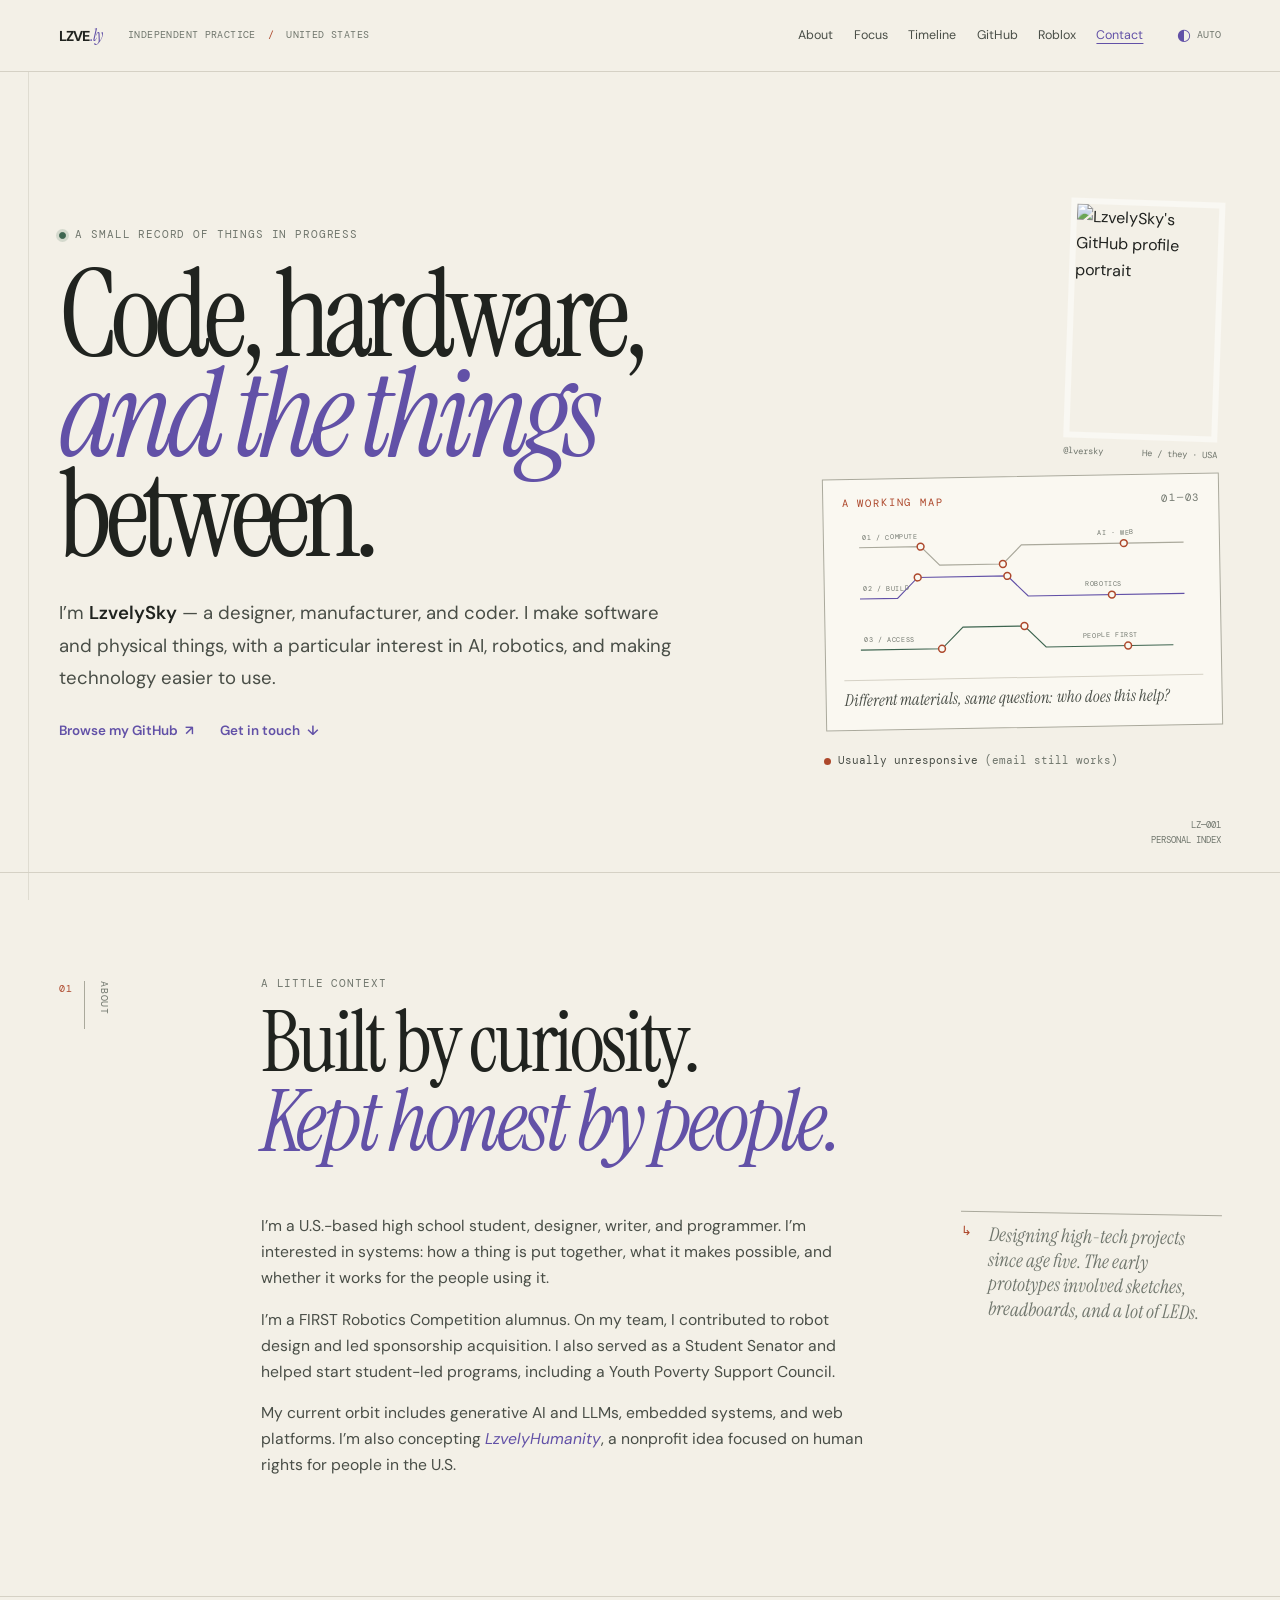
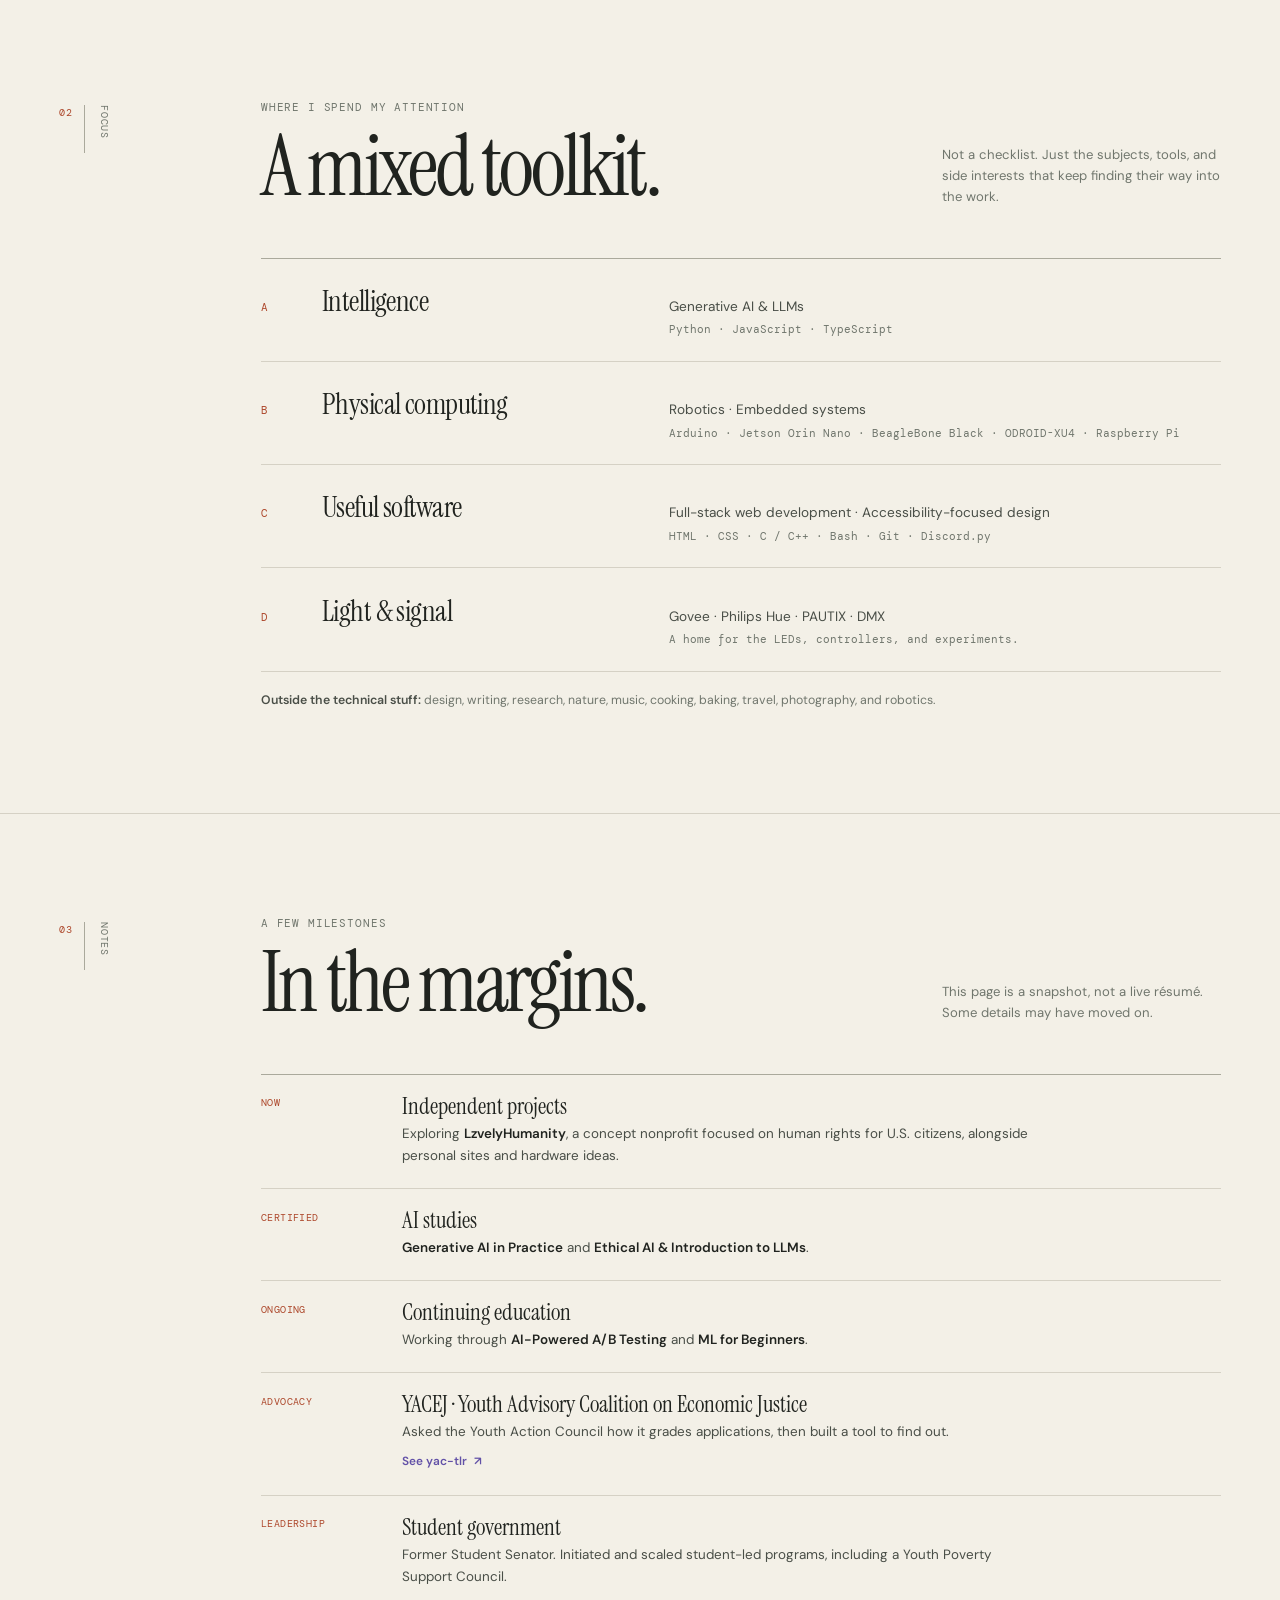
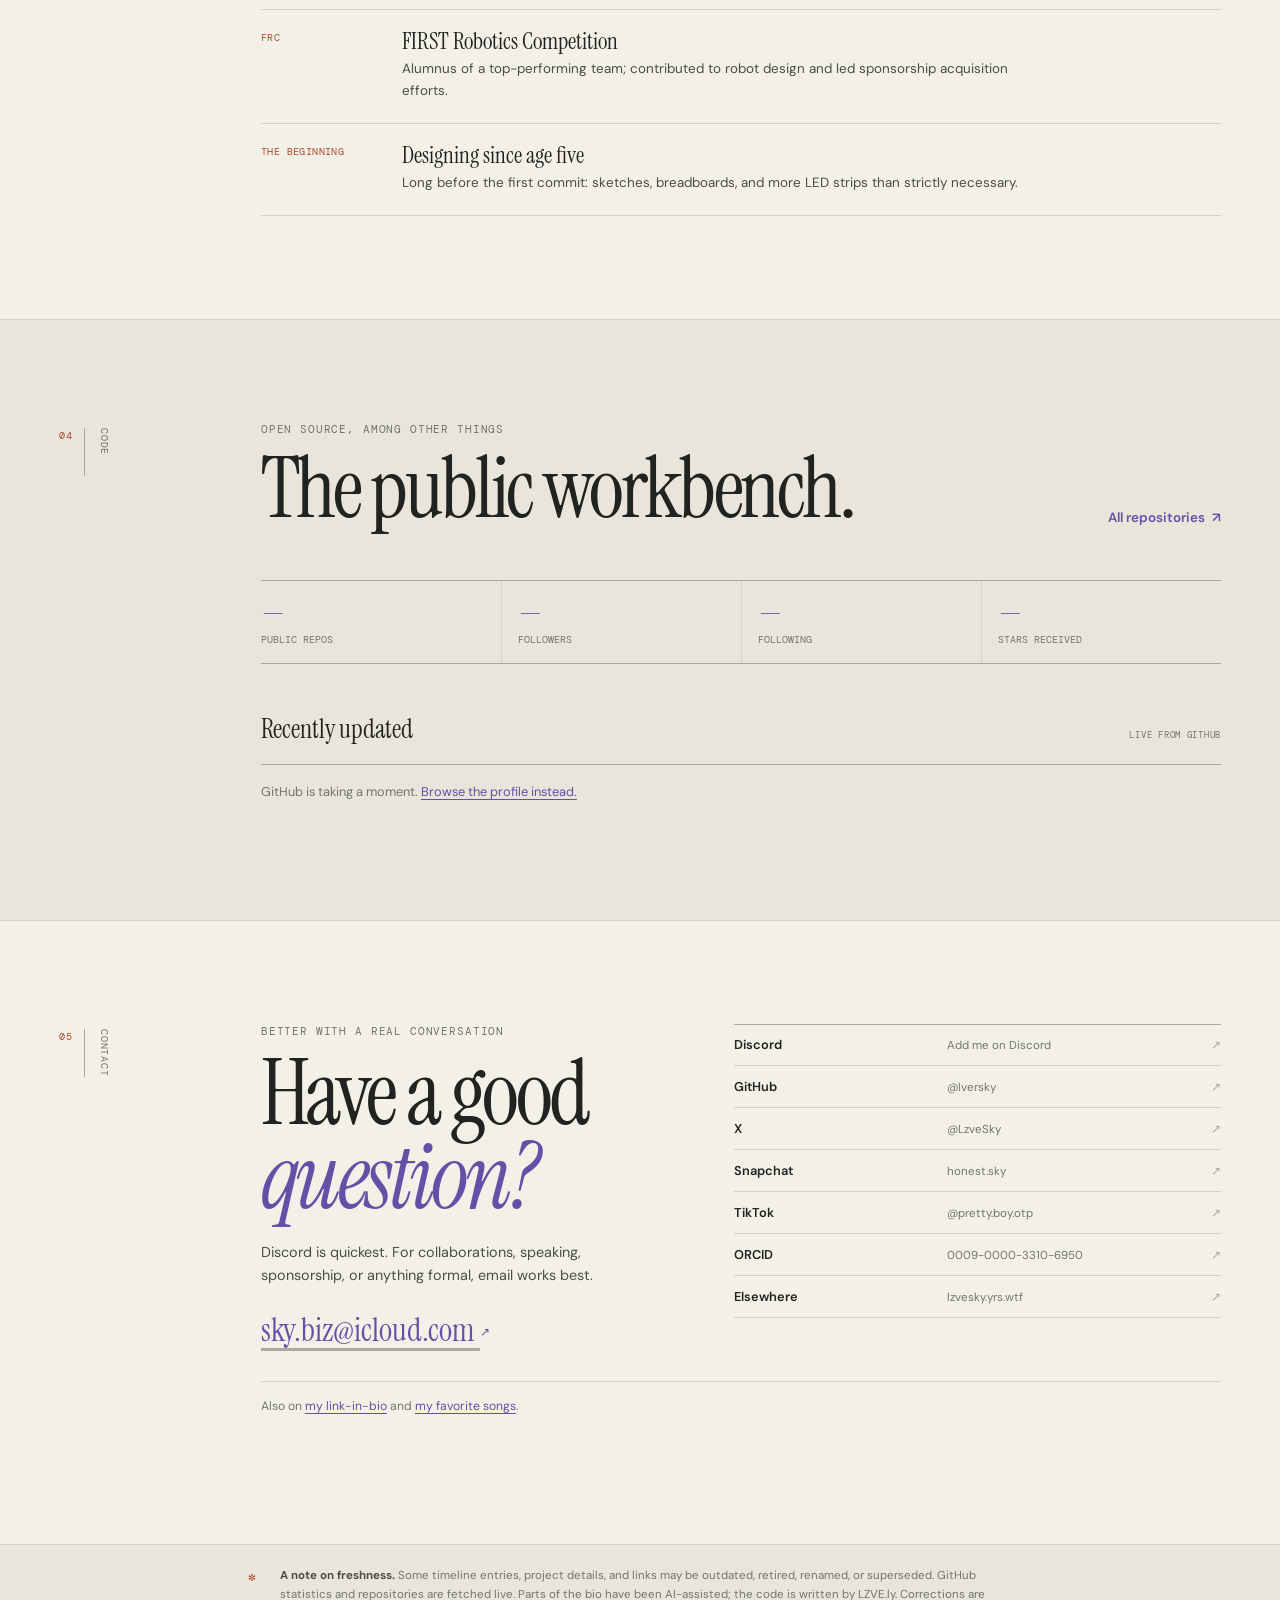
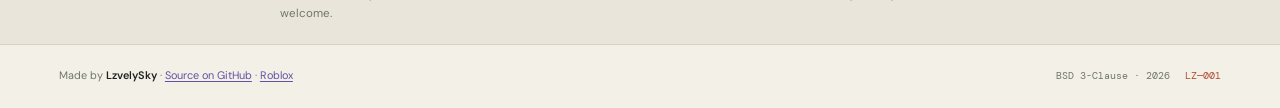
==== commit e1907a11: "Redesign portfolio as editorial field notes" ====
--- a/index.html
+++ b/index.html
@@ -1,451 +1,230 @@
-<!DOCTYPE html>
-<html lang="en">
+<!doctype html>
+<html lang="en" data-theme="auto">
 <head>
-<meta charset="UTF-8">
-<meta name="viewport" content="width=device-width, initial-scale=1">
-<title>LzvelySky — LZVE.ly</title>
-<meta name="description" content="LzvelySky (LZVE.ly) — designer, manufacturer, and coder working on AI, robotics, embedded systems, and accessible web design.">
-<meta name="author" content="LzvelySky">
-<meta name="theme-color" content="#0b0710" media="(prefers-color-scheme: dark)">
-<meta name="theme-color" content="#fdfaff" media="(prefers-color-scheme: light)">
-
-<meta property="og:type" content="website">
-<meta property="og:title" content="LzvelySky — LZVE.ly">
-<meta property="og:description" content="Designer, manufacturer, and coder working on AI, robotics, and accessibility.">
-<meta property="og:url" content="https://lversky.github.io/">
-<meta property="og:image" content="https://avatars.githubusercontent.com/u/196835305?v=4">
-<meta name="twitter:card" content="summary">
-
-<link rel="icon" href="assets/favicon.svg" type="image/svg+xml">
-<link rel="apple-touch-icon" href="assets/favicon.svg">
-<link rel="canonical" href="https://lversky.github.io/">
-
-<link rel="preconnect" href="https://fonts.googleapis.com">
-<link rel="preconnect" href="https://fonts.gstatic.com" crossorigin>
-<link href="https://fonts.googleapis.com/css2?family=Space+Grotesk:wght@500;600;700&family=Inter:wght@400;500;600;700&display=swap" rel="stylesheet">
-<link rel="stylesheet" href="css/style.css">
-
-<script>
-  (function () {
-    document.documentElement.classList.add('js');
-    try {
-      var saved = localStorage.getItem('theme');
-      var system = window.matchMedia('(prefers-color-scheme: light)').matches ? 'light' : 'dark';
-      document.documentElement.dataset.theme = saved || system;
-    } catch (e) {
-      document.documentElement.dataset.theme = 'dark';
-    }
-  })();
-</script>
+  <meta charset="utf-8">
+  <meta name="viewport" content="width=device-width, initial-scale=1">
+  <title>LzvelySky — LZVE.ly</title>
+  <meta name="description" content="LzvelySky is a designer, manufacturer, and coder working across generative AI, robotics, embedded systems, and accessible design.">
+  <meta name="author" content="LzvelySky">
+  <meta name="theme-color" content="#f3f0e7" media="(prefers-color-scheme: light)">
+  <meta name="theme-color" content="#171916" media="(prefers-color-scheme: dark)">
+  <meta property="og:type" content="website">
+  <meta property="og:title" content="LzvelySky — LZVE.ly">
+  <meta property="og:description" content="Designer, manufacturer, coder. Work across code, hardware, and accessible design.">
+  <meta property="og:url" content="https://lzve.living-the.life/">
+  <meta property="og:image" content="https://avatars.githubusercontent.com/u/196835305?v=4">
+  <meta name="twitter:card" content="summary">
+  <link rel="canonical" href="https://lzve.living-the.life/">
+  <link rel="icon" href="assets/favicon.svg" type="image/svg+xml">
+  <link rel="apple-touch-icon" href="assets/favicon.svg">
+  <link rel="preconnect" href="https://fonts.googleapis.com">
+  <link rel="preconnect" href="https://fonts.gstatic.com" crossorigin>
+  <link href="https://fonts.googleapis.com/css2?family=DM+Mono:wght@400;500&family=DM+Sans:wght@400;500;600;700&family=Instrument+Serif:ital@0;1&display=swap" rel="stylesheet">
+  <link rel="stylesheet" href="css/style.css">
+  <script>
+    (function () {
+      try {
+        var saved = localStorage.getItem('theme');
+        document.documentElement.dataset.theme = saved || 'auto';
+      } catch (_) {
+        document.documentElement.dataset.theme = 'auto';
+      }
+    })();
+  </script>
 </head>
-
 <body>
-<a class="skip-link" href="#main">Skip to content</a>
-
-<svg class="icon-sprite" aria-hidden="true" focusable="false">
-  <defs>
-    <symbol id="i-github" viewBox="0 0 24 24"><path fill="currentColor" d="M12 .5C5.73.5.5 5.73.5 12a11.5 11.5 0 0 0 7.86 10.92c.58.1.79-.25.79-.56v-2c-3.2.7-3.88-1.38-3.88-1.38-.53-1.34-1.29-1.7-1.29-1.7-1.05-.72.08-.7.08-.7 1.16.08 1.77 1.19 1.77 1.19 1.03 1.77 2.7 1.26 3.36.96.1-.75.4-1.26.73-1.55-2.55-.29-5.24-1.28-5.24-5.68 0-1.26.45-2.28 1.19-3.09-.12-.29-.52-1.46.11-3.04 0 0 .97-.31 3.18 1.18a11.1 11.1 0 0 1 5.8 0c2.2-1.49 3.17-1.18 3.17-1.18.63 1.58.23 2.75.12 3.04.74.81 1.18 1.83 1.18 3.09 0 4.41-2.69 5.38-5.25 5.67.41.35.78 1.05.78 2.12v3.14c0 .31.21.67.8.56A11.5 11.5 0 0 0 23.5 12C23.5 5.73 18.27.5 12 .5Z"/></symbol>
-    <symbol id="i-x" viewBox="0 0 24 24"><path fill="currentColor" d="M18.24 2H21.5l-7.38 8.44L22.75 22h-6.8l-5.33-6.97L4.6 22H1.33l7.89-9.02L1.25 2h6.97l4.81 6.35L18.24 2Zm-1.2 18h1.8L7.02 3.85H5.09L17.04 20Z"/></symbol>
-    <symbol id="i-discord" viewBox="0 0 24 24"><path fill="currentColor" d="M19.3 5.4A16.1 16.1 0 0 0 15.2 4l-.2.4a12.4 12.4 0 0 1 3.7 1.7 15.9 15.9 0 0 0-13.4 0A12.4 12.4 0 0 1 9 4.4L8.8 4a16.1 16.1 0 0 0-4.1 1.4C2 9.1 1.3 12.7 1.6 16.3a16.2 16.2 0 0 0 4.9 2.5l.9-1.5c-.8-.3-1.6-.7-2.3-1.1l.6-.4c4.4 2 9.2 2 13.6 0l.6.4c-.7.4-1.5.8-2.3 1.1l.9 1.5a16.2 16.2 0 0 0 4.9-2.5c.4-4.2-.7-7.8-2.7-10.9ZM8.7 14.4c-1 0-1.8-.9-1.8-2s.8-2 1.8-2 1.9.9 1.8 2c0 1.1-.8 2-1.8 2Zm6.6 0c-1 0-1.8-.9-1.8-2s.8-2 1.8-2 1.9.9 1.8 2c0 1.1-.8 2-1.8 2Z"/></symbol>
-    <symbol id="i-snapchat" viewBox="0 0 24 24"><path fill="currentColor" d="M12 1.6c-3.2 0-5.7 2.6-5.7 5.8v.7c-.2.1-.5.2-.8.2-.6 0-1.4-.2-1.7.3-.3.4-.1 1.1.2 1.4.2.2.7.3 1 .4.3.1.6.2.6.5 0 .3-.3.5-.7.7-.5.3-.6.7-.3 1.1.3.5 1.3.6 2 .8.2.1.4.2.4.5 0 .4-.5 1.1-1 1.4-.4.2-.6.5-.3.8.4.4 1.5.5 2.2.6.4 0 .6.1.7.4.3.7 1.3 1.3 2.4 1.3h.3c-.1.5-.5 1-.9 1.4-.3.3-.2.7.2.8.8.3 2 .4 2.9.4s2.1-.1 2.9-.4c.4-.1.5-.5.2-.8-.4-.4-.8-.9-.9-1.4h.3c1.1 0 2.1-.6 2.4-1.3.1-.3.3-.4.7-.4.7-.1 1.8-.2 2.2-.6.3-.3.1-.6-.3-.8-.5-.3-1-1-1-1.4 0-.3.2-.4.4-.5.7-.2 1.7-.3 2-.8.3-.4.2-.8-.3-1.1-.4-.2-.7-.4-.7-.7 0-.3.3-.4.6-.5.3-.1.8-.2 1-.4.3-.3.5-1 .2-1.4-.3-.5-1.1-.3-1.7-.3-.3 0-.6-.1-.8-.2v-.7c0-3.2-2.5-5.8-5.7-5.8Z"/></symbol>
-    <symbol id="i-mail" viewBox="0 0 24 24"><path fill="none" stroke="currentColor" stroke-width="1.8" stroke-linecap="round" stroke-linejoin="round" d="M3 6.5h18v11H3zM3 7l9 6.5L21 7"/></symbol>
-    <symbol id="i-music" viewBox="0 0 24 24"><path fill="none" stroke="currentColor" stroke-width="1.8" stroke-linecap="round" stroke-linejoin="round" d="M9 18V5l11-2v13M9 18a2.5 2.5 0 1 1-5 0 2.5 2.5 0 0 1 5 0Zm11-2a2.5 2.5 0 1 1-5 0 2.5 2.5 0 0 1 5 0Z"/></symbol>
-    <symbol id="i-link" viewBox="0 0 24 24"><path fill="none" stroke="currentColor" stroke-width="1.8" stroke-linecap="round" stroke-linejoin="round" d="M10 13a4 4 0 0 0 5.7.4l3-3a4 4 0 0 0-5.7-5.7l-1.7 1.7M14 11a4 4 0 0 0-5.7-.4l-3 3a4 4 0 0 0 5.7 5.7l1.7-1.7"/></symbol>
-    <symbol id="i-orcid" viewBox="0 0 24 24"><path fill="currentColor" d="M12 0C5.37 0 0 5.37 0 12s5.37 12 12 12 12-5.37 12-12S18.63 0 12 0ZM8.34 6.13h1.2v11.74h-1.2V6.13Zm-.6 5.87h2.4v5.87h-1.2v-4.67H8.94v-.8h.8v-.8h-1.2v-.8h1.2Zm5.2 0h4.1c3.5 0 5.7 2.3 5.7 5.87 0 3.6-2.2 5.87-5.7 5.87h-4.1V12Zm1.2 1.2v9.34h2.7c2.6 0 4.3-1.8 4.3-4.67s-1.7-4.67-4.3-4.67h-2.7Z"/></symbol>
-    <symbol id="i-sun" viewBox="0 0 24 24"><path fill="none" stroke="currentColor" stroke-width="1.8" stroke-linecap="round" d="M12 4.5V2M12 22v-2.5M4.5 12H2M22 12h-2.5M6.7 6.7 4.9 4.9M19.1 19.1l-1.8-1.8M17.3 6.7l1.8-1.8M4.9 19.1l1.8-1.8"/><circle cx="12" cy="12" r="4" fill="none" stroke="currentColor" stroke-width="1.8"/></symbol>
-    <symbol id="i-moon" viewBox="0 0 24 24"><path fill="none" stroke="currentColor" stroke-width="1.8" stroke-linecap="round" stroke-linejoin="round" d="M20 14.5A8.5 8.5 0 0 1 9.5 4a8.5 8.5 0 1 0 10.5 10.5Z"/></symbol>
-    <symbol id="i-auto" viewBox="0 0 24 24"><path fill="none" stroke="currentColor" stroke-width="1.8" stroke-linecap="round" stroke-linejoin="round" d="M12 3a9 9 0 1 0 9 9h-9V3Z"/><path fill="none" stroke="currentColor" stroke-width="1.8" stroke-linecap="round" stroke-linejoin="round" d="M15 3.6A9 9 0 0 1 20.4 9H15V3.6Z"/></symbol>
-    <symbol id="i-star" viewBox="0 0 24 24"><path fill="currentColor" d="m12 2.6 2.9 5.9 6.5.9-4.7 4.6 1.1 6.5L12 17.4 6.2 20.5l1.1-6.5-4.7-4.6 6.5-.9L12 2.6Z"/></symbol>
-    <symbol id="i-repo" viewBox="0 0 24 24"><path fill="none" stroke="currentColor" stroke-width="1.8" stroke-linecap="round" stroke-linejoin="round" d="M4 5.5h16v13H4zM4 9.5h16M9.5 9.5v9"/></symbol>
-    <symbol id="i-arrow" viewBox="0 0 24 24"><path fill="none" stroke="currentColor" stroke-width="1.9" stroke-linecap="round" stroke-linejoin="round" d="M7 17 17 7M9 7h8v8"/></symbol>
-    <symbol id="i-sparkle" viewBox="0 0 24 24"><path fill="currentColor" d="M12 1.8 13.7 8l6.2 1.7-6.2 1.7L12 17.6l-1.7-6.2L4.1 9.7 10.3 8 12 1.8Zm7.2 12.6.9 3 3 .9-3 .9-.9 3-.9-3-3-.9 3-.9.9-3ZM5 15.9l.7 2.2 2.2.7-2.2.7-.7 2.2-.7-2.2-2.2-.7 2.2-.7.7-2.2Z"/></symbol>
-    <symbol id="i-code" viewBox="0 0 24 24"><path fill="none" stroke="currentColor" stroke-width="1.8" stroke-linecap="round" stroke-linejoin="round" d="m8.5 8-4.5 4 4.5 4M15.5 8l4.5 4-4.5 4M13.6 4.5l-3.2 15"/></symbol>
-  </defs>
-</svg>
-
-<header class="site-header" id="top">
-  <div class="wrap header-inner">
-    <a class="brand" href="#top" aria-label="LZVE.ly home">
-      <span class="brand-mark">L</span>
-      <span class="brand-text">LZVE<span class="brand-dot">.ly</span></span>
-    </a>
-
-    <nav class="site-nav" id="site-nav" aria-label="Primary">
-      <a href="#about">About</a>
-      <a href="#skills">Skills</a>
-      <a href="#timeline">Timeline</a>
-      <a href="#github">GitHub</a>
-      <a href="roblox/">Roblox</a>
-      <a href="#contact">Contact</a>
-    </nav>
-
-    <div class="header-actions">
-      <button class="theme-toggle" id="theme-toggle" type="button" aria-label="Switch color theme" title="Switch color theme">
-        <svg class="icon icon-auto" aria-hidden="true"><use href="#i-auto"/></svg>
-        <svg class="icon icon-light" aria-hidden="true"><use href="#i-sun"/></svg>
-        <svg class="icon icon-dark" aria-hidden="true"><use href="#i-moon"/></svg>
+  <a class="skip-link" href="#main">Skip to content</a>
+
+  <header class="masthead" id="top">
+    <div class="page-shell masthead-inner">
+      <a class="wordmark" href="#top" aria-label="LZVE.ly home">LZVE<span>.ly</span></a>
+      <p class="masthead-note">Independent practice <span aria-hidden="true">/</span> United States</p>
+      <button class="menu-toggle" id="menu-toggle" type="button" aria-expanded="false" aria-controls="site-nav" aria-label="Open navigation">
+        <span></span><span></span>
       </button>
-      <button class="nav-toggle" id="nav-toggle" type="button" aria-label="Open menu" aria-expanded="false" aria-controls="site-nav">
-        <span></span><span></span><span></span>
+      <nav class="site-nav" id="site-nav" aria-label="Main navigation">
+        <a href="#about">About</a>
+        <a href="#focus">Focus</a>
+        <a href="#timeline">Timeline</a>
+        <a href="#github">GitHub</a>
+        <a href="roblox/">Roblox</a>
+        <a href="#contact">Contact</a>
+      </nav>
+      <button class="theme-toggle" id="theme-toggle" type="button" aria-label="Change color theme" title="Change color theme">
+        <span aria-hidden="true">◐</span><span class="theme-label">Auto</span>
       </button>
     </div>
-  </div>
-</header>
-
-<main id="main">
-
-  <!-- ============ HERO ============ -->
-  <section class="hero">
-    <div class="hero-glow" aria-hidden="true"></div>
-    <div class="wrap hero-inner">
-      <div class="hero-copy">
-        <p class="eyebrow reveal"><svg class="icon" aria-hidden="true"><use href="#i-sparkle"/></svg> LZVE.ly</p>
-        <h1 class="reveal">LzvelySky</h1>
-        <p class="hero-role reveal">Designer &middot; Manufacturer &middot; Coder — working on AI, robotics, and accessible design.</p>
-        <p class="hero-bio reveal">
-          I'm a high school student, tech innovator, and builder specializing in coding and machine learning.
-          I design and manufacture hardware, write full-stack software, and care deeply about making technology
-          usable for everyone.<sup class="fn-ref"><a href="#fn-1" id="fnref-1" role="doc-noteref" aria-describedby="fn-1">1</a></sup>
-        </p>
-        <div class="hero-meta reveal">
-          <span class="pill pill-pronouns">he / they</span>
-          <span class="pill">USA</span>
-          <span class="pill">FRC Alumni</span>
-          <span class="pill"><svg class="icon" aria-hidden="true"><use href="#i-code"/></svg> @lversky</span>
-        </div>
-        <div class="hero-actions reveal">
-          <a class="btn btn-primary" href="https://github.com/lversky">
-            <svg class="icon" aria-hidden="true"><use href="#i-github"/></svg> GitHub
-          </a>
-          <a class="btn btn-ghost" href="#contact">
-            <svg class="icon" aria-hidden="true"><use href="#i-mail"/></svg> Get in touch
-          </a>
-          <a class="btn btn-ghost" href="https://lzvesky.yrs.wtf" target="_blank" rel="noopener">
-            Other site <svg class="icon" aria-hidden="true"><use href="#i-arrow"/></svg>
-          </a>
-        </div>
-      </div>
-
-      <div class="hero-art reveal">
-        <div class="avatar-ring">
-          <img class="avatar" src="https://avatars.githubusercontent.com/u/196835305?v=4" alt="LzvelySky" width="240" height="240">
-        </div>
-        <div class="status-card">
-          <span class="status-dot" aria-hidden="true"></span>
-          <span>Usually unresponsive</span>
-        </div>
-      </div>
+  </header>
+
+  <main id="main">
+    <section class="hero page-shell" aria-labelledby="hero-title">
+      <div class="hero-main">
+        <p class="overline"><span class="live-mark" aria-hidden="true"></span> A small record of things in progress</p>
+        <h1 id="hero-title">Code, hardware,<br><em>and the things</em><br>between.</h1>
+        <p class="hero-intro">I’m <strong>LzvelySky</strong> — a designer, manufacturer, and coder. I make software and physical things, with a particular interest in AI, robotics, and making technology easier to use.</p>
+        <div class="hero-links">
+          <a class="text-link" href="https://github.com/lversky" target="_blank" rel="noopener">Browse my GitHub <span aria-hidden="true">↗</span></a>
+          <a class="text-link" href="#contact">Get in touch <span aria-hidden="true">↓</span></a>
+        </div>
+      </div>
+
+      <aside class="hero-side" aria-label="Profile notes">
+        <figure class="portrait-note">
+          <img src="https://avatars.githubusercontent.com/u/196835305?v=4" alt="LzvelySky's GitHub profile portrait" width="240" height="240">
+          <figcaption><span>@lversky</span><span>He / they · USA</span></figcaption>
+        </figure>
+        <div class="wiring-note">
+          <p class="note-label">A working map <span>01—03</span></p>
+          <svg class="wiring-diagram" viewBox="0 0 420 190" role="img" aria-labelledby="map-title map-desc">
+            <title id="map-title">A map of the areas LzvelySky works across</title>
+            <desc id="map-desc">Three connected paths: software and AI, hardware and robotics, and accessible design.</desc>
+            <path class="wire wire-one" d="M20 35h72l22 22h74l22-22h190"/>
+            <path class="wire wire-two" d="M20 95h44l24-24h105l24 24h183"/>
+            <path class="wire wire-three" d="M20 155h95l25-25h72l25 25h149"/>
+            <circle cx="92" cy="35" r="4"/><circle cx="188" cy="57" r="4"/><circle cx="330" cy="35" r="4"/>
+            <circle cx="88" cy="71" r="4"/><circle cx="193" cy="71" r="4"/><circle cx="315" cy="95" r="4"/>
+            <circle cx="115" cy="155" r="4"/><circle cx="212" cy="130" r="4"/><circle cx="333" cy="155" r="4"/>
+            <text x="24" y="26">01 / COMPUTE</text><text x="24" y="86">02 / BUILD</text><text x="24" y="146">03 / ACCESS</text>
+            <text x="299" y="25">AI · WEB</text><text x="284" y="85">ROBOTICS</text><text x="280" y="145">PEOPLE FIRST</text>
+          </svg>
+          <p class="map-caption">Different materials, same question: who does this help?</p>
+        </div>
+        <p class="status-note"><span class="status-dot" aria-hidden="true"></span><span>Usually unresponsive</span><span class="status-aside">(email still works)</span></p>
+      </aside>
+      <p class="hero-index" aria-hidden="true">LZ—001<br>PERSONAL INDEX</p>
+    </section>
+
+    <section class="ruled-section" id="about" aria-labelledby="about-title">
+      <div class="page-shell section-layout">
+        <div class="section-rail"><span>01</span><span class="rail-line"></span><span>ABOUT</span></div>
+        <div class="section-content about-content">
+          <header class="section-heading">
+            <p class="overline">A little context</p>
+            <h2 id="about-title">Built by curiosity.<br><em>Kept honest by people.</em></h2>
+          </header>
+          <div class="about-copy">
+            <div class="prose">
+              <p>I’m a U.S.-based high school student, designer, writer, and programmer. I’m interested in systems: how a thing is put together, what it makes possible, and whether it works for the people using it.</p>
+              <p>I’m a FIRST Robotics Competition alumnus. On my team, I contributed to robot design and led sponsorship acquisition. I also served as a Student Senator and helped start student-led programs, including a Youth Poverty Support Council.</p>
+              <p>My current orbit includes generative AI and LLMs, embedded systems, and web platforms. I’m also concepting <em>LzvelyHumanity</em>, a nonprofit idea focused on human rights for people in the U.S.</p>
+            </div>
+            <aside class="margin-note"><span class="note-mark">↳</span><p>Designing high-tech projects since age five. The early prototypes involved sketches, breadboards, and a lot of LEDs.</p></aside>
+          </div>
+        </div>
+      </div>
+    </section>
+
+    <section class="ruled-section" id="focus" aria-labelledby="focus-title">
+      <div class="page-shell section-layout">
+        <div class="section-rail"><span>02</span><span class="rail-line"></span><span>FOCUS</span></div>
+        <div class="section-content">
+          <header class="section-heading section-heading-row">
+            <div><p class="overline">Where I spend my attention</p><h2 id="focus-title">A mixed toolkit.</h2></div>
+            <p class="section-aside">Not a checklist. Just the subjects, tools, and side interests that keep finding their way into the work.</p>
+          </header>
+          <div class="focus-list">
+            <article class="focus-row">
+              <span class="row-number">A</span><h3>Intelligence</h3>
+              <div><p>Generative AI &amp; LLMs</p><p>Python · JavaScript · TypeScript</p></div>
+            </article>
+            <article class="focus-row">
+              <span class="row-number">B</span><h3>Physical computing</h3>
+              <div><p>Robotics · Embedded systems</p><p>Arduino · Jetson Orin Nano · BeagleBone Black · ODROID-XU4 · Raspberry Pi</p></div>
+            </article>
+            <article class="focus-row">
+              <span class="row-number">C</span><h3>Useful software</h3>
+              <div><p>Full-stack web development · Accessibility-focused design</p><p>HTML · CSS · C / C++ · Bash · Git · Discord.py</p></div>
+            </article>
+            <article class="focus-row">
+              <span class="row-number">D</span><h3>Light &amp; signal</h3>
+              <div><p>Govee · Philips Hue · PAUTIX · DMX</p><p>A home for the LEDs, controllers, and experiments.</p></div>
+            </article>
+          </div>
+          <div class="offscreen-list"><span>Outside the technical stuff:</span> design, writing, research, nature, music, cooking, baking, travel, photography, and robotics.</div>
+        </div>
+      </div>
+    </section>
+
+    <section class="ruled-section" id="timeline" aria-labelledby="timeline-title">
+      <div class="page-shell section-layout">
+        <div class="section-rail"><span>03</span><span class="rail-line"></span><span>NOTES</span></div>
+        <div class="section-content">
+          <header class="section-heading section-heading-row">
+            <div><p class="overline">A few milestones</p><h2 id="timeline-title">In the margins.</h2></div>
+            <p class="section-aside">This page is a snapshot, not a live résumé. Some details may have moved on.</p>
+          </header>
+          <ol class="timeline">
+            <li><span class="timeline-tag">Now</span><div><h3>Independent projects</h3><p>Exploring <strong>LzvelyHumanity</strong>, a concept nonprofit focused on human rights for U.S. citizens, alongside personal sites and hardware ideas.</p></div></li>
+            <li><span class="timeline-tag">Certified</span><div><h3>AI studies</h3><p><strong>Generative AI in Practice</strong> and <strong>Ethical AI &amp; Introduction to LLMs</strong>.</p></div></li>
+            <li><span class="timeline-tag">Ongoing</span><div><h3>Continuing education</h3><p>Working through <strong>AI-Powered A/B Testing</strong> and <strong>ML for Beginners</strong>.</p></div></li>
+            <li><span class="timeline-tag">Advocacy</span><div><h3>YACEJ · Youth Advisory Coalition on Economic Justice</h3><p>Asked the Youth Action Council how it grades applications, then built a tool to find out.</p><a class="text-link small-link" href="https://redirect-lzve-ly.pages.dev?to=https://github.com/lversky/yac-tlr" target="_blank" rel="noopener">See yac-tlr <span aria-hidden="true">↗</span></a></div></li>
+            <li><span class="timeline-tag">Leadership</span><div><h3>Student government</h3><p>Former Student Senator. Initiated and scaled student-led programs, including a Youth Poverty Support Council.</p></div></li>
+            <li><span class="timeline-tag">FRC</span><div><h3>FIRST Robotics Competition</h3><p>Alumnus of a top-performing team; contributed to robot design and led sponsorship acquisition efforts.</p></div></li>
+            <li><span class="timeline-tag">The beginning</span><div><h3>Designing since age five</h3><p>Long before the first commit: sketches, breadboards, and more LED strips than strictly necessary.</p></div></li>
+          </ol>
+        </div>
+      </div>
+    </section>
+
+    <section class="ruled-section github-section" id="github" aria-labelledby="github-title">
+      <div class="page-shell section-layout">
+        <div class="section-rail"><span>04</span><span class="rail-line"></span><span>CODE</span></div>
+        <div class="section-content">
+          <header class="section-heading section-heading-row">
+            <div><p class="overline">Open source, among other things</p><h2 id="github-title">The public workbench.</h2></div>
+            <a class="text-link" href="https://redirect-lzve-ly.pages.dev?to=https://github.com/lversky?tab=repositories" target="_blank" rel="noopener">All repositories <span aria-hidden="true">↗</span></a>
+          </header>
+          <div class="stat-strip" id="stat-row" aria-label="GitHub profile statistics" aria-busy="true">
+            <div><strong class="stat-value" data-stat="repos">—</strong><span>Public repos</span></div>
+            <div><strong class="stat-value" data-stat="followers">—</strong><span>Followers</span></div>
+            <div><strong class="stat-value" data-stat="following">—</strong><span>Following</span></div>
+            <div><strong class="stat-value" data-stat="stars">—</strong><span>Stars received</span></div>
+          </div>
+          <div class="repo-heading"><h3>Recently updated</h3><span class="mono-note">LIVE FROM GITHUB</span></div>
+          <div class="repo-list" id="repo-grid" aria-live="polite" aria-busy="true"><p class="repo-status">Fetching public repositories…</p></div>
+        </div>
+      </div>
+    </section>
+
+    <section class="ruled-section contact-section" id="contact" aria-labelledby="contact-title">
+      <div class="page-shell section-layout">
+        <div class="section-rail"><span>05</span><span class="rail-line"></span><span>CONTACT</span></div>
+        <div class="section-content contact-layout">
+          <div>
+            <p class="overline">Better with a real conversation</p>
+            <h2 id="contact-title">Have a good<br><em>question?</em></h2>
+            <p class="contact-intro">Discord is quickest. For collaborations, speaking, sponsorship, or anything formal, email works best.</p>
+            <a class="contact-email" href="mailto:sky.biz@icloud.com">sky.biz@icloud.com <span aria-hidden="true">↗</span></a>
+          </div>
+          <div class="contact-links" aria-label="Other places to find me">
+            <a href="https://redirect-lzve-ly.pages.dev?to=https://discord.com/users/1395176486100533258" target="_blank" rel="noopener"><span>Discord</span><small>Add me on Discord</small><b aria-hidden="true">↗</b></a>
+            <a href="https://redirect-lzve-ly.pages.dev?to=https://github.com/lversky" target="_blank" rel="noopener"><span>GitHub</span><small>@lversky</small><b aria-hidden="true">↗</b></a>
+            <a href="https://redirect-lzve-ly.pages.dev?to=https://x.com/LzveSky" target="_blank" rel="noopener"><span>X</span><small>@LzveSky</small><b aria-hidden="true">↗</b></a>
+            <a href="https://redirect-lzve-ly.pages.dev?to=https://snapchat.com/add/honest.sky" target="_blank" rel="noopener"><span>Snapchat</span><small>honest.sky</small><b aria-hidden="true">↗</b></a>
+            <a href="https://redirect-lzve-ly.pages.dev?to=https://www.tiktok.com/@its.lzve" target="_blank" rel="noopener"><span>TikTok</span><small>@pretty.boy.otp</small><b aria-hidden="true">↗</b></a>
+            <a href="https://redirect-lzve-ly.pages.dev?to=https://orcid.org/0009-0000-3310-6950" target="_blank" rel="noopener"><span>ORCID</span><small>0009-0000-3310-6950</small><b aria-hidden="true">↗</b></a>
+            <a href="https://redirect-lzve-ly.pages.dev?to=https://lzvesky.yrs.wtf" target="_blank" rel="noopener"><span>Elsewhere</span><small>lzvesky.yrs.wtf</small><b aria-hidden="true">↗</b></a>
+          </div>
+          <p class="contact-extra">Also on <a href="https://redirect-lzve-ly.pages.dev?to=https://sky-link-in-bio.pages.dev/contact-me.html" target="_blank" rel="noopener">my link-in-bio</a> and <a href="https://redirect-lzve-ly.pages.dev?to=https://beta.music.apple.com/library/playlist/p.81UbMl6JMO" target="_blank" rel="noopener">my favorite songs</a>.</p>
+        </div>
+      </div>
+    </section>
+  </main>
+
+  <aside class="fine-print" aria-label="Site notes">
+    <div class="page-shell fine-print-inner">
+      <span class="fine-print-mark">*</span>
+      <p><strong>A note on freshness.</strong> Some timeline entries, project details, and links may be outdated, retired, renamed, or superseded. GitHub statistics and repositories are fetched live. Parts of the bio have been AI-assisted; the code is written by LZVE.ly. Corrections are welcome.</p>
     </div>
-  </section>
-
-  <!-- ============ ABOUT ============ -->
-  <section class="section" id="about">
-    <div class="wrap">
-      <header class="section-head reveal">
-        <span class="section-index">01</span>
-        <h2>About</h2>
-      </header>
-      <div class="about-grid">
-        <div class="prose reveal">
-          <p>
-            Hey! I'm <strong>LzvelySky</strong> — a U.S.-based designer, writer, and programmer with a focus on
-            building impactful, systems-driven work. I specialize in coding and ML.
-          </p>
-          <p>
-            I'm a <strong>FIRST Robotics Competition</strong> alumnus from a top-performing team, where I
-            contributed to robot design and led sponsorship acquisition. I'm also a former
-            <strong>Student Senator</strong> with experience initiating and scaling student-led programs,
-            including founding a Youth Poverty Support Council aimed at driving tangible community impact.
-          </p>
-          <p>
-            These days my time goes to generative AI and LLMs, embedded systems, and web platforms — and to
-            figuring out how much of my hardware budget can be justified with a "learning purpose."
-          </p>
-          <p class="fun-fact">
-            <svg class="icon" aria-hidden="true"><use href="#i-sparkle"/></svg>
-            <span><strong>Fun fact:</strong> I've been designing high-tech projects since age 5.</span>
-          </p>
-        </div>
-
-        <aside class="fact-card reveal">
-          <h3>At a glance</h3>
-          <dl class="fact-list">
-            <div><dt>Focus</dt><dd>Generative AI, robotics &amp; embedded systems</dd></div>
-            <div><dt>Background</dt><dd>FRC Alumni, Student Government Alumni</dd></div>
-            <div><dt>Building</dt><dd>Accessible web platforms &amp; personal sites</dd></div>
-            <div><dt>Currently</dt><dd>Concepting <em>LzvelyHumanity</em>, a nonprofit for human rights</dd></div>
-            <div><dt>Program</dt><dd>GitHub Developer Program Member</dd></div>
-          </dl>
-        </aside>
-      </div>
+  </aside>
+
+  <footer class="site-footer">
+    <div class="page-shell footer-inner">
+      <p>Made by <strong>LzvelySky</strong> · <a href="https://redirect-lzve-ly.pages.dev?to=https://github.com/lversky/lversky.github.io" target="_blank" rel="noopener">Source on GitHub</a> · <a href="roblox/">Roblox</a></p>
+      <p class="footer-meta">BSD 3-Clause <span aria-hidden="true">·</span> <span id="year"></span> <span class="footer-mark">LZ—001</span></p>
     </div>
-  </section>
-
-  <!-- ============ SKILLS ============ -->
-  <section class="section section-alt" id="skills">
-    <div class="wrap">
-      <header class="section-head reveal">
-        <span class="section-index">02</span>
-        <h2>Skills &amp; stack</h2>
-      </header>
-
-      <div class="skill-groups">
-        <article class="skill-card reveal">
-          <h3>Focus areas</h3>
-          <ul class="chips">
-            <li class="chip chip-accent">Generative AI &amp; LLMs</li>
-            <li class="chip chip-accent">Robotics</li>
-            <li class="chip chip-accent">Embedded Systems</li>
-            <li class="chip chip-accent">Full-Stack Web Dev</li>
-            <li class="chip chip-accent">Accessibility-Focused Design</li>
-          </ul>
-        </article>
-
-        <article class="skill-card reveal">
-          <h3>Languages</h3>
-          <ul class="chips">
-            <li class="chip">Python</li>
-            <li class="chip">JavaScript</li>
-            <li class="chip">TypeScript</li>
-            <li class="chip">HTML</li>
-            <li class="chip">CSS</li>
-            <li class="chip">C / C++</li>
-            <li class="chip">Bash</li>
-            <li class="chip">Git</li>
-          </ul>
-        </article>
-
-        <article class="skill-card reveal">
-          <h3>Hardware &amp; platforms</h3>
-          <ul class="chips">
-            <li class="chip">Arduino</li>
-            <li class="chip">Jetson Orin Nano</li>
-            <li class="chip">BeagleBone Black</li>
-            <li class="chip">ODROID-XU4</li>
-            <li class="chip">Discord.py</li>
-            <li class="chip">Raspberry Pi</li>
-          </ul>
-        </article>
-
-        <article class="skill-card reveal">
-          <h3>LED &amp; lighting systems</h3>
-          <ul class="chips">
-            <li class="chip">Govee</li>
-            <li class="chip">Philips Hue</li>
-            <li class="chip">PAUTIX</li>
-            <li class="chip">DMX</li>
-          </ul>
-        </article>
-      </div>
-
-      <div class="skill-card wide reveal">
-        <h3>Beyond the screen</h3>
-        <ul class="chips">
-          <li class="chip chip-soft">Design</li>
-          <li class="chip chip-soft">Writing</li>
-          <li class="chip chip-soft">Research</li>
-          <li class="chip chip-soft">Nature</li>
-          <li class="chip chip-soft">Music</li>
-          <li class="chip chip-soft">Cooking</li>
-          <li class="chip chip-soft">Baking</li>
-          <li class="chip chip-soft">Travel</li>
-          <li class="chip chip-soft">Photography</li>
-          <li class="chip chip-soft">Robotics</li>
-        </ul>
-      </div>
-    </div>
-  </section>
-
-  <!-- ============ TIMELINE ============ -->
-  <section class="section" id="timeline">
-    <div class="wrap">
-      <header class="section-head reveal">
-        <span class="section-index">03</span>
-        <h2>Timeline</h2>
-      </header>
-
-      <ol class="timeline">
-        <li class="reveal">
-          <span class="tl-marker" aria-hidden="true"></span>
-          <div class="tl-body">
-            <span class="tl-when">Now</span>
-            <h3>Independent projects</h3>
-            <p>Brainstorming <strong>LzvelyHumanity</strong> — a concept nonprofit protecting the human rights of US citizens. Multiple personal sites and high-tech design concepts in flight.</p>
-          </div>
-        </li>
-        <li class="reveal">
-          <span class="tl-marker" aria-hidden="true"></span>
-          <div class="tl-body">
-            <span class="tl-when">Certified</span>
-            <h3>AI certifications</h3>
-            <p><strong>Generative AI in Practice</strong> and <strong>Ethical AI &amp; Introduction to LLMs</strong>.</p>
-          </div>
-        </li>
-        <li class="reveal">
-          <span class="tl-marker" aria-hidden="true"></span>
-          <div class="tl-body">
-            <span class="tl-when">Ongoing</span>
-            <h3>Continuing education</h3>
-            <p>Currently working through <strong>AI-Powered A/B Testing</strong> and <strong>ML for Beginners</strong>.</p>
-          </div>
-        </li>
-        <li class="reveal">
-          <span class="tl-marker" aria-hidden="true"></span>
-          <div class="tl-body">
-            <span class="tl-when">Advocacy</span>
-            <h3>YACEJ — Youth Advisory Coalition on Economic Justice</h3>
-            <p>Advocating equity and empowering action. Asked the Youth Action Council how it grades our applications — and built the tool to find out.</p>
-            <p class="tl-links">
-              <a href="https://github.com/lversky/yac-tlr" target="_blank" rel="noopener"><svg class="icon" aria-hidden="true"><use href="#i-repo"/></svg> yac-tlr</a>
-            </p>
-          </div>
-        </li>
-        <li class="reveal">
-          <span class="tl-marker" aria-hidden="true"></span>
-          <div class="tl-body">
-            <span class="tl-when">Leadership</span>
-            <h3>Student government</h3>
-            <p>Former <strong>Student Senator</strong>. Initiated and scaled student-led programs, founding a Youth Poverty Support Council aimed at tangible community impact.</p>
-          </div>
-        </li>
-        <li class="reveal">
-          <span class="tl-marker" aria-hidden="true"></span>
-          <div class="tl-body">
-            <span class="tl-when">FRC</span>
-            <h3>FIRST Robotics Competition</h3>
-            <p>Alumnus of a top-performing team. Contributed to robot design and led sponsorship acquisition efforts.</p>
-          </div>
-        </li>
-        <li class="reveal">
-          <span class="tl-marker tl-marker-start" aria-hidden="true"></span>
-          <div class="tl-body">
-            <span class="tl-when">The beginning</span>
-            <h3>Designing since age 5</h3>
-            <p>Long before the first commit, there were sketches, breadboards, and far too many LED strips.</p>
-          </div>
-        </li>
-      </ol>
-    </div>
-  </section>
-
-  <!-- ============ GITHUB ============ -->
-  <section class="section section-alt" id="github">
-    <div class="wrap">
-      <header class="section-head reveal">
-        <span class="section-index">04</span>
-        <h2>GitHub</h2>
-      </header>
-
-      <div class="stat-row" id="stat-row">
-        <div class="stat"><span class="stat-value" data-stat="repos">15</span><span class="stat-label">Public repos</span></div>
-        <div class="stat"><span class="stat-value" data-stat="followers">0</span><span class="stat-label">Followers</span></div>
-        <div class="stat"><span class="stat-value" data-stat="following">1</span><span class="stat-label">Following</span></div>
-        <div class="stat"><span class="stat-value" data-stat="stars">0</span><span class="stat-label">Stars received</span></div>
-      </div>
-
-      <div class="repo-head reveal">
-        <h3>Selected work</h3>
-        <a class="link-more" href="https://github.com/lversky?tab=repositories" target="_blank" rel="noopener">
-          View all repositories <svg class="icon" aria-hidden="true"><use href="#i-arrow"/></svg>
-        </a>
-      </div>
-
-      <div class="repo-grid" id="repo-grid">
-        <p class="repo-status" id="repo-status">Loading repositories…</p>
-      </div>
-    </div>
-  </section>
-
-  <!-- ============ CONTACT ============ -->
-  <section class="section" id="contact">
-    <div class="wrap">
-      <header class="section-head reveal">
-        <span class="section-index">05</span>
-        <h2>Contact</h2>
-      </header>
-
-      <p class="section-lede reveal">
-        The fastest way to reach me is Discord. For anything formal — collaborations, speaking, sponsorship —
-        email works best.
-      </p>
-
-      <div class="contact-grid">
-        <a class="contact-card reveal" href="mailto:sky.biz@icloud.com">
-          <span class="contact-icon"><svg class="icon" aria-hidden="true"><use href="#i-mail"/></svg></span>
-          <span class="contact-text"><strong>Email</strong><span>sky.biz@icloud.com</span></span>
-          <svg class="icon contact-arrow" aria-hidden="true"><use href="#i-arrow"/></svg>
-        </a>
-        <a class="contact-card reveal" href="https://discord.com/users/1395176486100533258" target="_blank" rel="noopener">
-          <span class="contact-icon"><svg class="icon" aria-hidden="true"><use href="#i-discord"/></svg></span>
-          <span class="contact-text"><strong>Discord</strong><span>Add me on Discord</span></span>
-          <svg class="icon contact-arrow" aria-hidden="true"><use href="#i-arrow"/></svg>
-        </a>
-        <a class="contact-card reveal" href="https://github.com/lversky" target="_blank" rel="noopener">
-          <span class="contact-icon"><svg class="icon" aria-hidden="true"><use href="#i-github"/></svg></span>
-          <span class="contact-text"><strong>GitHub</strong><span>@lversky</span></span>
-          <svg class="icon contact-arrow" aria-hidden="true"><use href="#i-arrow"/></svg>
-        </a>
-        <a class="contact-card reveal" href="https://x.com/LzveSky" target="_blank" rel="noopener">
-          <span class="contact-icon"><svg class="icon" aria-hidden="true"><use href="#i-x"/></svg></span>
-          <span class="contact-text"><strong>X</strong><span>@LzveSky</span></span>
-          <svg class="icon contact-arrow" aria-hidden="true"><use href="#i-arrow"/></svg>
-        </a>
-        <a class="contact-card reveal" href="https://snapchat.com/add/honest.sky" target="_blank" rel="noopener">
-          <span class="contact-icon"><svg class="icon" aria-hidden="true"><use href="#i-snapchat"/></svg></span>
-          <span class="contact-text"><strong>Snapchat</strong><span>honest.sky</span></span>
-          <svg class="icon contact-arrow" aria-hidden="true"><use href="#i-arrow"/></svg>
-        </a>
-        <a class="contact-card reveal" href="https://www.tiktok.com/@pretty.boy.otp" target="_blank" rel="noopener">
-          <span class="contact-icon"><svg class="icon" aria-hidden="true"><use href="#i-music"/></svg></span>
-          <span class="contact-text"><strong>TikTok</strong><span>@pretty.boy.otp</span></span>
-          <svg class="icon contact-arrow" aria-hidden="true"><use href="#i-arrow"/></svg>
-        </a>
-        <a class="contact-card reveal" href="https://orcid.org/0009-0000-3310-6950" target="_blank" rel="noopener">
-          <span class="contact-icon"><svg class="icon" aria-hidden="true"><use href="#i-orcid"/></svg></span>
-          <span class="contact-text"><strong>ORCID</strong><span>0009-0000-3310-6950</span></span>
-          <svg class="icon contact-arrow" aria-hidden="true"><use href="#i-arrow"/></svg>
-        </a>
-        <a class="contact-card reveal" href="https://lzvesky.yrs.wtf" target="_blank" rel="noopener">
-          <span class="contact-icon"><svg class="icon" aria-hidden="true"><use href="#i-link"/></svg></span>
-          <span class="contact-text"><strong>Other site</strong><span>lzvesky.yrs.wtf</span></span>
-          <svg class="icon contact-arrow" aria-hidden="true"><use href="#i-arrow"/></svg>
-        </a>
-      </div>
-
-      <p class="contact-foot reveal">
-        Also on <a href="https://sky-link-in-bio.pages.dev/contact-me.html" target="_blank" rel="noopener">my link-in-bio</a>
-        and <a href="https://beta.music.apple.com/library/playlist/p.81UbMl6JMO" target="_blank" rel="noopener">my favorite songs</a>.
-      </p>
-    </div>
-  </section>
-</main>
-
-<aside class="footnote" id="fn-1" role="doc-footnote">
-  <div class="wrap footnote-inner">
-    <span class="fn-marker" aria-hidden="true">1</span>
-    <div class="footnote-body">
-      <p class="footnote-lead">
-        <strong>Some information on this page is outdated or deprecated.</strong>
-        Timeline entries, project details, and links reflect past work and aren't always kept up to date,
-        and some of the projects and links referenced here have since been retired, renamed, or superseded.
-      </p>
-      <p class="footnote-note">
-        The GitHub statistics and repository list are pulled live from the API and are always current.
-        If something here looks wrong or stale, please let me know — corrections are welcome.
-        Code Written by LZVE.ly, text by AI.
-      </p>
-      <p class="fn-back"><a href="#fnref-1" role="doc-backlink" aria-label="Back to reference 1">&uarr; Back to text</a></p>
-    </div>
-  </div>
-</aside>
-
-<footer class="site-footer">
-  <div class="wrap footer-inner">
-    <p>Built by <strong>LzvelySky</strong> — <a href="https://github.com/lversky/lversky.github.io" target="_blank" rel="noopener">source on GitHub</a> · <a href="roblox/">Roblox</a></p>
-    <p class="footer-meta">BSD 3-Clause &middot; <span id="year"></span></p>
-  </div>
-</footer>
-
-<script src="js/main.js"></script>
+  </footer>
+
+  <script src="js/main.js" defer></script>
 </body>
 </html>
--- a/css/style.css
+++ b/css/style.css
@@ -1,1055 +1,308 @@
-/* ============================================================
-   LZVE.ly — personal site
-   Light / dark auto-switching theme
-   ============================================================ */
-
-/* ---------- Tokens ---------- */
+/* LZVE.ly — an editorial field notebook for code, hardware, and public work. */
 :root {
-  --font-display: "Space Grotesk", ui-sans-serif, system-ui, -apple-system, "Segoe UI", sans-serif;
-  --font-body: "Inter", ui-sans-serif, system-ui, -apple-system, "Segoe UI", Roboto, sans-serif;
-
-  --accent: #d400a8;
-  --accent-soft: #f2a8e3;
-  --accent-2: #8b31c9;
-  --accent-ink: #ffffff;
-
-  --bg: #fdfaff;
-  --bg-alt: #f6f0fa;
-  --surface: #ffffff;
-  --surface-2: #faf5fd;
-  --border: #e7dcf0;
-  --border-strong: #d5c4e4;
-  --text: #241533;
-  --text-soft: #4a3a5c;
-  --muted: #6f6180;
-
-  --shadow-sm: 0 1px 2px rgba(36, 21, 51, .06), 0 2px 8px rgba(36, 21, 51, .05);
-  --shadow-md: 0 4px 14px rgba(36, 21, 51, .08), 0 12px 32px rgba(36, 21, 51, .07);
-  --glow: 0 0 0 1px rgba(212, 0, 168, .25), 0 12px 40px rgba(212, 0, 168, .18);
-
-  --radius: 14px;
-  --radius-lg: 22px;
-  --wrap: 1120px;
-  --header-h: 66px;
-
-  --ease: cubic-bezier(.22, .61, .36, 1);
-}
-
-[data-theme="dark"] {
-  --accent: #ff4fd8;
-  --accent-soft: #ff85f9;
-  --accent-2: #a855f7;
-  --accent-ink: #1a0716;
-
-  --bg: #0b0710;
-  --bg-alt: #120b1a;
-  --surface: #171020;
-  --surface-2: #1d1427;
-  --border: #2c2039;
-  --border-strong: #3d2c50;
-  --text: #f4ecf8;
-  --text-soft: #d6c9e2;
-  --muted: #a493b6;
-
-  --shadow-sm: 0 1px 2px rgba(0, 0, 0, .4), 0 2px 10px rgba(0, 0, 0, .3);
-  --shadow-md: 0 6px 18px rgba(0, 0, 0, .45), 0 16px 44px rgba(0, 0, 0, .38);
-  --glow: 0 0 0 1px rgba(255, 79, 216, .3), 0 14px 48px rgba(255, 79, 216, .2);
-}
-
-[data-theme="light"] {
   color-scheme: light;
-}
-[data-theme="dark"] {
+  --paper: #f3f0e7;
+  --paper-deep: #e9e5da;
+  --paper-raised: #faf8f1;
+  --ink: #20231f;
+  --ink-soft: #494e47;
+  --muted: #70766d;
+  --rule: #d5d1c5;
+  --rule-strong: #aaa99c;
+  --violet: #6251a7;
+  --orange: #ad482c;
+  --green: #3e6550;
+  --serif: "Instrument Serif", Georgia, "Times New Roman", serif;
+  --sans: "DM Sans", system-ui, -apple-system, "Segoe UI", sans-serif;
+  --mono: "DM Mono", ui-monospace, SFMono-Regular, Consolas, monospace;
+  --page: 1180px;
+  --gutter: clamp(1.1rem, 4.6vw, 4.5rem);
+  --header-height: 72px;
+  --ease: cubic-bezier(.2, .7, .2, 1);
+}
+
+html[data-theme="dark"] {
   color-scheme: dark;
-}
-
-/* ---------- Reset ---------- */
+  --paper: #171916;
+  --paper-deep: #22251f;
+  --paper-raised: #1d201b;
+  --ink: #e9e8de;
+  --ink-soft: #c1c2b6;
+  --muted: #9b9e91;
+  --rule: #3b3d35;
+  --rule-strong: #686a5e;
+  --violet: #b1a0f0;
+  --orange: #f0a282;
+  --green: #9dc7a9;
+}
+
+@media (prefers-color-scheme: dark) {
+  html[data-theme="auto"] {
+    color-scheme: dark;
+    --paper: #171916;
+    --paper-deep: #22251f;
+    --paper-raised: #1d201b;
+    --ink: #e9e8de;
+    --ink-soft: #c1c2b6;
+    --muted: #9b9e91;
+    --rule: #3b3d35;
+    --rule-strong: #686a5e;
+    --violet: #b1a0f0;
+    --orange: #f0a282;
+    --green: #9dc7a9;
+  }
+}
+
 *, *::before, *::after { box-sizing: border-box; }
-
-html {
-  scroll-behavior: smooth;
-  scroll-padding-top: calc(var(--header-h) + 16px);
-  -webkit-text-size-adjust: 100%;
-}
-
+html { scroll-behavior: smooth; scroll-padding-top: calc(var(--header-height) + 1rem); }
 body {
   margin: 0;
-  background: var(--bg);
-  color: var(--text);
-  font-family: var(--font-body);
+  background: var(--paper);
+  color: var(--ink);
+  font-family: var(--sans);
   font-size: 16px;
   line-height: 1.65;
   -webkit-font-smoothing: antialiased;
-  overflow-x: hidden;
-}
-
-h1, h2, h3, h4 {
-  font-family: var(--font-display);
-  line-height: 1.15;
-  letter-spacing: -.02em;
-  margin: 0;
-}
-
-p { margin: 0 0 1em; }
-p:last-child { margin-bottom: 0; }
-
-a { color: var(--accent); text-decoration: none; }
-a:hover { text-decoration: underline; }
-
-ul, ol { margin: 0; padding: 0; list-style: none; }
-
-img { max-width: 100%; display: block; }
-
-button { font: inherit; color: inherit; }
-
-.icon-sprite { position: absolute; width: 0; height: 0; overflow: hidden; }
-
-.icon {
-  width: 1em;
-  height: 1em;
-  flex: none;
-  vertical-align: -.12em;
-}
-
-.skip-link {
-  position: absolute;
-  left: -9999px;
-  top: 0;
-  z-index: 999;
-  background: var(--accent);
-  color: var(--accent-ink);
-  padding: .7rem 1.2rem;
-  border-radius: 0 0 var(--radius) 0;
-  font-weight: 600;
-}
-.skip-link:focus { left: 0; }
-
-:focus-visible {
-  outline: 2px solid var(--accent);
-  outline-offset: 3px;
-  border-radius: 4px;
-}
-
-/* ---------- Layout ---------- */
-.wrap {
-  width: 100%;
-  max-width: var(--wrap);
-  margin-inline: auto;
-  padding-inline: clamp(1.1rem, 4vw, 2rem);
-}
-
-.section {
-  padding-block: clamp(3.5rem, 8vw, 6.5rem);
-  position: relative;
-}
-
-.section-alt {
-  background: var(--bg-alt);
-  border-block: 1px solid var(--border);
-}
-
-.section-head {
-  display: flex;
-  align-items: baseline;
-  gap: 1rem;
-  margin-bottom: clamp(1.75rem, 4vw, 3rem);
-}
-
-.section-head h2 {
-  font-size: clamp(1.75rem, 4.5vw, 2.5rem);
-}
-
-.section-index {
-  font-family: var(--font-display);
-  font-size: .85rem;
-  font-weight: 600;
-  color: var(--accent);
-  letter-spacing: .12em;
-  padding: .2rem .6rem;
-  border: 1px solid var(--border-strong);
-  border-radius: 999px;
-}
-
-.section-lede {
-  color: var(--text-soft);
-  max-width: 60ch;
-  margin-bottom: 2.25rem;
-  font-size: 1.05rem;
-}
-
-/* ---------- Header ---------- */
-.site-header {
-  position: sticky;
-  top: 0;
-  z-index: 100;
-  background: color-mix(in srgb, var(--bg) 82%, transparent);
-  backdrop-filter: blur(14px) saturate(150%);
-  -webkit-backdrop-filter: blur(14px) saturate(150%);
-  border-bottom: 1px solid transparent;
-  transition: border-color .3s var(--ease), background .3s var(--ease);
-}
-
-.site-header.scrolled {
-  border-bottom-color: var(--border);
-  background: color-mix(in srgb, var(--bg) 92%, transparent);
-}
-
-.header-inner {
-  height: var(--header-h);
-  display: flex;
-  align-items: center;
-  gap: 1rem;
-}
-
-.brand {
-  display: inline-flex;
-  align-items: center;
-  gap: .6rem;
-  font-family: var(--font-display);
-  font-weight: 700;
-  font-size: 1.05rem;
-  color: var(--text);
-  letter-spacing: -.01em;
-}
-.brand:hover { text-decoration: none; }
-
-.brand-mark {
-  display: grid;
-  place-items: center;
-  width: 30px;
-  height: 30px;
-  border-radius: 9px;
-  background: linear-gradient(135deg, var(--accent), var(--accent-2));
-  color: var(--accent-ink);
-  font-size: .95rem;
-  font-weight: 700;
-  box-shadow: 0 4px 14px color-mix(in srgb, var(--accent) 40%, transparent);
-}
-
-.brand-dot { color: var(--accent); }
-
-.site-nav {
-  display: flex;
-  align-items: center;
-  gap: .25rem;
-  margin-left: auto;
-}
-
-.site-nav a {
-  position: relative;
-  padding: .5rem .8rem;
-  border-radius: 999px;
-  color: var(--text-soft);
-  font-size: .93rem;
-  font-weight: 500;
-  transition: color .2s var(--ease), background .2s var(--ease);
-}
-.site-nav a:hover {
-  color: var(--text);
-  background: var(--surface-2);
-  text-decoration: none;
-}
-.site-nav a.active {
-  color: var(--accent);
-  background: color-mix(in srgb, var(--accent) 12%, transparent);
-}
-
-.header-actions {
-  display: flex;
-  align-items: center;
-  gap: .5rem;
-  margin-left: auto;
-}
-.site-nav + .header-actions { margin-left: .5rem; }
-
-.theme-toggle {
-  display: grid;
-  place-items: center;
-  width: 36px;
-  height: 36px;
-  padding: 0;
-  border: 1px solid var(--border);
-  border-radius: 10px;
-  background: var(--surface);
-  color: var(--text-soft);
-  cursor: pointer;
-  transition: color .2s var(--ease), border-color .2s var(--ease), transform .2s var(--ease);
-}
-.theme-toggle:hover {
-  color: var(--accent);
-  border-color: var(--accent);
-  transform: translateY(-1px);
-}
-.theme-toggle .icon { width: 17px; height: 17px; }
-.theme-toggle .icon-auto { display: block; }
-.theme-toggle .icon-light,
-.theme-toggle .icon-dark { display: none; }
-[data-theme="light"] .theme-toggle .icon-auto { display: none; }
-[data-theme="light"] .theme-toggle .icon-light { display: block; }
-[data-theme="dark"] .theme-toggle .icon-auto { display: none; }
-[data-theme="dark"] .theme-toggle .icon-dark { display: block; }
-
-.nav-toggle {
-  display: none;
-  flex-direction: column;
-  justify-content: center;
-  gap: 5px;
-  width: 38px;
-  height: 36px;
-  padding: 0 8px;
-  border: 1px solid var(--border);
-  border-radius: 10px;
-  background: var(--surface);
-  cursor: pointer;
-}
-.nav-toggle span {
-  display: block;
-  height: 2px;
-  background: var(--text);
-  border-radius: 2px;
-  transition: transform .28s var(--ease), opacity .2s var(--ease);
-}
-.nav-toggle[aria-expanded="true"] span:nth-child(1) { transform: translateY(7px) rotate(45deg); }
-.nav-toggle[aria-expanded="true"] span:nth-child(2) { opacity: 0; }
-.nav-toggle[aria-expanded="true"] span:nth-child(3) { transform: translateY(-7px) rotate(-45deg); }
-
-/* ---------- Hero ---------- */
-.hero {
-  position: relative;
-  padding-block: clamp(3rem, 9vw, 6rem) clamp(3.5rem, 8vw, 6rem);
-  overflow: hidden;
-}
-
-.hero-glow {
-  position: absolute;
-  inset: -40% -10% auto -10%;
-  height: 130%;
+  text-rendering: optimizeLegibility;
+}
+body::before {
+  content: "";
+  position: fixed;
+  inset: 0 auto 0 max(0px, calc((100vw - var(--page)) / 2 - 22px));
+  width: 1px;
+  background: var(--rule);
+  opacity: .65;
   pointer-events: none;
-  background:
-    radial-gradient(46% 42% at 22% 12%, color-mix(in srgb, var(--accent) 26%, transparent) 0%, transparent 68%),
-    radial-gradient(40% 40% at 82% 6%, color-mix(in srgb, var(--accent-2) 22%, transparent) 0%, transparent 66%);
-  filter: blur(28px);
-  opacity: .8;
-}
-
-.hero-inner {
-  position: relative;
-  display: grid;
-  grid-template-columns: minmax(0, 1.15fr) minmax(0, .85fr);
-  gap: clamp(2rem, 5vw, 4rem);
-  align-items: center;
-}
-
-.eyebrow {
-  display: inline-flex;
-  align-items: center;
-  gap: .45rem;
-  margin: 0 0 1rem;
-  padding: .3rem .75rem;
-  border: 1px solid var(--border-strong);
-  border-radius: 999px;
-  background: var(--surface);
-  color: var(--accent);
-  font-family: var(--font-display);
-  font-size: .8rem;
-  font-weight: 600;
-  letter-spacing: .1em;
-  text-transform: uppercase;
-}
-
-.hero h1 {
-  font-size: clamp(2.6rem, 8vw, 4.4rem);
-  font-weight: 700;
-  letter-spacing: -.035em;
-  margin-bottom: .6rem;
-  background: linear-gradient(120deg, var(--text) 30%, var(--accent) 100%);
-  -webkit-background-clip: text;
-  background-clip: text;
-  -webkit-text-fill-color: transparent;
-}
-
-.hero-role {
-  font-family: var(--font-display);
-  font-size: clamp(1.05rem, 2.4vw, 1.3rem);
-  font-weight: 500;
-  color: var(--text-soft);
-  max-width: 34ch;
-  margin-bottom: 1.1rem;
-}
-
-.hero-bio {
-  color: var(--muted);
-  max-width: 52ch;
-  margin-bottom: 1.5rem;
-}
-
-.hero-meta {
-  display: flex;
-  flex-wrap: wrap;
-  gap: .5rem;
-  margin-bottom: 2rem;
-}
-
-.pill {
-  display: inline-flex;
-  align-items: center;
-  gap: .4rem;
-  padding: .35rem .8rem;
-  border: 1px solid var(--border);
-  border-radius: 999px;
-  background: var(--surface);
-  color: var(--text-soft);
-  font-size: .84rem;
-  font-weight: 500;
-}
-
-.pill-pronouns {
-  border-color: color-mix(in srgb, var(--accent) 45%, transparent);
-  background: color-mix(in srgb, var(--accent) 12%, transparent);
-  color: var(--accent);
-  font-weight: 600;
-}
-
-.hero-actions {
-  display: flex;
-  flex-wrap: wrap;
-  gap: .7rem;
-}
-
-.btn {
-  display: inline-flex;
-  align-items: center;
-  gap: .5rem;
-  padding: .72rem 1.25rem;
-  border-radius: 999px;
-  border: 1px solid transparent;
-  font-weight: 600;
-  font-size: .95rem;
-  cursor: pointer;
-  transition: transform .2s var(--ease), box-shadow .2s var(--ease), background .2s var(--ease), border-color .2s var(--ease), color .2s var(--ease);
-}
-.btn:hover { text-decoration: none; transform: translateY(-2px); }
-
-.btn-primary {
-  background: linear-gradient(135deg, var(--accent), var(--accent-2));
-  color: var(--accent-ink);
-  box-shadow: 0 8px 26px color-mix(in srgb, var(--accent) 34%, transparent);
-}
-.btn-primary:hover { box-shadow: 0 12px 32px color-mix(in srgb, var(--accent) 46%, transparent); }
-
-.btn-ghost {
-  background: var(--surface);
-  border-color: var(--border-strong);
-  color: var(--text);
-}
-.btn-ghost:hover { border-color: var(--accent); color: var(--accent); }
-
-.hero-art {
-  display: flex;
-  flex-direction: column;
-  align-items: center;
-  gap: 1.25rem;
-}
-
-.avatar-ring {
-  position: relative;
-  padding: 6px;
-  border-radius: 50%;
-  background: conic-gradient(from 140deg, var(--accent), var(--accent-2), var(--accent), var(--accent-2), var(--accent));
-  box-shadow: var(--glow);
-  animation: spin 14s linear infinite;
-}
-.avatar-ring::after {
-  content: "";
-  position: absolute;
-  inset: 6px;
-  border-radius: 50%;
-  background: var(--bg);
-}
-.avatar {
-  position: relative;
-  z-index: 1;
-  width: clamp(180px, 26vw, 240px);
-  height: clamp(180px, 26vw, 240px);
-  border-radius: 50%;
-  object-fit: cover;
-  animation: spin 14s linear infinite reverse;
-}
-
-@keyframes spin { to { transform: rotate(360deg); } }
-
-.status-card {
-  display: inline-flex;
-  align-items: center;
-  gap: .55rem;
-  padding: .5rem 1rem;
-  border: 1px solid var(--border);
-  border-radius: 999px;
-  background: var(--surface);
-  box-shadow: var(--shadow-sm);
-  color: var(--text-soft);
-  font-size: .88rem;
-}
-
-.status-dot {
-  width: 8px;
-  height: 8px;
-  border-radius: 50%;
-  background: var(--accent);
-  box-shadow: 0 0 0 0 color-mix(in srgb, var(--accent) 60%, transparent);
-  animation: pulse 2.4s infinite;
-}
-
-@keyframes pulse {
-  0%   { box-shadow: 0 0 0 0 color-mix(in srgb, var(--accent) 55%, transparent); }
-  70%  { box-shadow: 0 0 0 9px transparent; }
-  100% { box-shadow: 0 0 0 0 transparent; }
-}
-
-/* ---------- About ---------- */
-.about-grid {
-  display: grid;
-  grid-template-columns: minmax(0, 1.35fr) minmax(0, 1fr);
-  gap: clamp(1.5rem, 4vw, 3rem);
-  align-items: start;
-}
-
-.prose p { color: var(--text-soft); max-width: 62ch; }
-.prose strong { color: var(--text); }
-
-.fun-fact {
-  display: flex;
-  align-items: flex-start;
-  gap: .6rem;
-  margin-top: 1.5rem;
-  padding: .95rem 1.15rem;
-  border-left: 3px solid var(--accent);
-  border-radius: 0 var(--radius) var(--radius) 0;
-  background: color-mix(in srgb, var(--accent) 8%, transparent);
-  color: var(--text-soft) !important;
-  font-size: .96rem;
-}
-.fun-fact .icon { color: var(--accent); font-size: 1.1rem; margin-top: .15rem; }
-.fun-fact strong { color: var(--accent); }
-
-.fact-card {
-  padding: 1.5rem;
-  border: 1px solid var(--border);
-  border-radius: var(--radius-lg);
-  background: var(--surface);
-  box-shadow: var(--shadow-sm);
-}
-.fact-card h3 {
-  font-size: 1.1rem;
-  margin-bottom: 1rem;
-  color: var(--accent);
-}
-
-.fact-list { margin: 0; }
-.fact-list > div {
-  padding: .7rem 0;
-  border-top: 1px dashed var(--border);
-}
-.fact-list > div:first-child { border-top: 0; padding-top: 0; }
-.fact-list dt {
-  font-size: .74rem;
-  text-transform: uppercase;
-  letter-spacing: .09em;
-  color: var(--muted);
-  font-weight: 600;
-  margin-bottom: .15rem;
-}
-.fact-list dd {
-  margin: 0;
-  color: var(--text);
-  font-size: .95rem;
-}
-.fact-list em { color: var(--accent); font-style: normal; font-weight: 600; }
-
-/* ---------- Skills ---------- */
-.skill-groups {
-  display: grid;
-  grid-template-columns: repeat(auto-fit, minmax(240px, 1fr));
-  gap: 1rem;
-}
-
-.skill-card {
-  padding: 1.4rem;
-  border: 1px solid var(--border);
-  border-radius: var(--radius-lg);
-  background: var(--surface);
-  box-shadow: var(--shadow-sm);
-  transition: transform .25s var(--ease), box-shadow .25s var(--ease), border-color .25s var(--ease);
-}
-.skill-card:hover {
-  transform: translateY(-3px);
-  box-shadow: var(--shadow-md);
-  border-color: color-mix(in srgb, var(--accent) 40%, var(--border));
-}
-.skill-card.wide { margin-top: 1rem; }
-
-.skill-card h3 {
-  font-size: .95rem;
-  font-weight: 600;
-  margin-bottom: .9rem;
-  color: var(--text-soft);
-  letter-spacing: .01em;
-}
-
-.chips {
-  display: flex;
-  flex-wrap: wrap;
-  gap: .45rem;
-}
-
-.chip {
-  padding: .34rem .75rem;
-  border: 1px solid var(--border);
-  border-radius: 999px;
-  background: var(--surface-2);
-  color: var(--text-soft);
-  font-size: .84rem;
-  font-weight: 500;
-  transition: border-color .2s var(--ease), color .2s var(--ease), transform .2s var(--ease);
-}
-.chip:hover {
-  border-color: var(--accent);
-  color: var(--accent);
-  transform: translateY(-1px);
-}
-
-.chip-accent {
-  background: color-mix(in srgb, var(--accent) 13%, transparent);
-  border-color: color-mix(in srgb, var(--accent) 35%, transparent);
-  color: var(--accent);
-  font-weight: 600;
-}
-
-.chip-soft {
-  background: transparent;
-  color: var(--muted);
-}
-
-/* ---------- Timeline ---------- */
-.timeline {
-  position: relative;
-  padding-left: 1.9rem;
-}
-.timeline::before {
-  content: "";
-  position: absolute;
-  left: 6px;
-  top: .5rem;
-  bottom: .5rem;
-  width: 2px;
-  border-radius: 2px;
-  background: linear-gradient(180deg, var(--accent), color-mix(in srgb, var(--accent) 10%, transparent));
-}
-
-.timeline > li {
-  position: relative;
-  padding-bottom: 1.9rem;
-}
-.timeline > li:last-child { padding-bottom: 0; }
-
-.tl-marker {
-  position: absolute;
-  left: -1.9rem;
-  top: .45rem;
-  width: 14px;
-  height: 14px;
-  border-radius: 50%;
-  background: var(--bg);
-  border: 2px solid var(--accent);
-  box-shadow: 0 0 0 4px color-mix(in srgb, var(--accent) 14%, transparent);
-}
-.tl-marker-start { border-color: var(--border-strong); box-shadow: none; }
-
-.tl-body {
-  padding: 1.15rem 1.35rem;
-  border: 1px solid var(--border);
-  border-radius: var(--radius-lg);
-  background: var(--surface);
-  box-shadow: var(--shadow-sm);
-  transition: transform .25s var(--ease), box-shadow .25s var(--ease), border-color .25s var(--ease);
-}
-.tl-body:hover {
-  transform: translateX(4px);
-  box-shadow: var(--shadow-md);
-  border-color: color-mix(in srgb, var(--accent) 35%, var(--border));
-}
-
-.tl-when {
-  display: inline-block;
-  margin-bottom: .4rem;
-  padding: .18rem .6rem;
-  border-radius: 999px;
-  background: color-mix(in srgb, var(--accent) 12%, transparent);
-  color: var(--accent);
-  font-size: .72rem;
-  font-weight: 700;
-  letter-spacing: .08em;
-  text-transform: uppercase;
-}
-
-.tl-body h3 { font-size: 1.1rem; margin-bottom: .4rem; }
-.tl-body p { color: var(--text-soft); font-size: .95rem; margin-bottom: .5rem; }
-.tl-body p:last-child { margin-bottom: 0; }
-
-.tl-links a {
-  display: inline-flex;
-  align-items: center;
-  gap: .4rem;
-  font-size: .88rem;
-  font-weight: 600;
-}
-
-/* ---------- GitHub stats ---------- */
-.stat-row {
-  display: grid;
-  grid-template-columns: repeat(auto-fit, minmax(150px, 1fr));
-  gap: .85rem;
-  margin-bottom: 2.75rem;
-}
-
-.stat {
-  display: flex;
-  flex-direction: column;
-  gap: .15rem;
-  padding: 1.25rem;
-  border: 1px solid var(--border);
-  border-radius: var(--radius-lg);
-  background: var(--surface);
-  box-shadow: var(--shadow-sm);
-  transition: transform .25s var(--ease), border-color .25s var(--ease);
-}
-.stat:hover {
-  transform: translateY(-3px);
-  border-color: color-mix(in srgb, var(--accent) 40%, var(--border));
-}
-
-.stat-value {
-  font-family: var(--font-display);
-  font-size: 2rem;
-  font-weight: 700;
-  color: var(--accent);
-  line-height: 1.1;
-  font-variant-numeric: tabular-nums;
-}
-
-.stat-label {
-  font-size: .82rem;
-  color: var(--muted);
-  letter-spacing: .03em;
-}
-
-.repo-head {
-  display: flex;
-  align-items: baseline;
-  justify-content: space-between;
-  gap: 1rem;
-  margin-bottom: 1.25rem;
-  flex-wrap: wrap;
-}
-.repo-head h3 { font-size: 1.25rem; }
-
-.link-more {
-  display: inline-flex;
-  align-items: center;
-  gap: .35rem;
-  font-size: .9rem;
-  font-weight: 600;
-}
-.link-more .icon { transition: transform .2s var(--ease); }
-.link-more:hover .icon { transform: translate(2px, -2px); }
-
-.repo-grid {
-  display: grid;
-  grid-template-columns: repeat(auto-fit, minmax(280px, 1fr));
-  gap: .9rem;
-}
-
-.repo-status {
-  grid-column: 1 / -1;
-  color: var(--muted);
-  font-size: .93rem;
-}
-
-.repo-card {
-  display: flex;
-  flex-direction: column;
-  gap: .55rem;
-  padding: 1.2rem 1.3rem;
-  border: 1px solid var(--border);
-  border-radius: var(--radius-lg);
-  background: var(--surface);
-  box-shadow: var(--shadow-sm);
-  transition: transform .25s var(--ease), box-shadow .25s var(--ease), border-color .25s var(--ease);
-}
-.repo-card:hover {
-  transform: translateY(-3px);
-  box-shadow: var(--shadow-md);
-  border-color: color-mix(in srgb, var(--accent) 40%, var(--border));
-}
-
-.repo-title {
-  display: flex;
-  align-items: center;
-  gap: .45rem;
-  font-family: var(--font-display);
-  font-weight: 600;
-  font-size: 1.02rem;
-  color: var(--text);
-}
-.repo-title .icon { color: var(--muted); }
-.repo-card:hover .repo-title { color: var(--accent); }
-.repo-card:hover .repo-title .icon { color: var(--accent); }
-
-.repo-desc {
-  color: var(--muted);
-  font-size: .89rem;
-  flex: 1;
-  margin: 0;
-}
-
-.repo-foot {
-  display: flex;
-  align-items: center;
-  gap: .9rem;
-  flex-wrap: wrap;
-  font-size: .8rem;
-  color: var(--muted);
-}
-.repo-foot span { display: inline-flex; align-items: center; gap: .3rem; }
-.repo-foot .icon { width: .95em; height: .95em; }
-
-.lang-dot {
-  display: inline-block;
-  width: 9px;
-  height: 9px;
-  border-radius: 50%;
-  background: var(--accent);
-}
-
-/* ---------- Contact ---------- */
-.contact-grid {
-  display: grid;
-  grid-template-columns: repeat(auto-fit, minmax(250px, 1fr));
-  gap: .8rem;
-}
-
-.contact-card {
-  display: flex;
-  align-items: center;
-  gap: .85rem;
-  padding: 1rem 1.15rem;
-  border: 1px solid var(--border);
-  border-radius: var(--radius);
-  background: var(--surface);
-  color: var(--text);
-  box-shadow: var(--shadow-sm);
-  transition: transform .22s var(--ease), border-color .22s var(--ease), box-shadow .22s var(--ease), background .22s var(--ease);
-}
-.contact-card:hover {
-  transform: translateY(-2px);
-  text-decoration: none;
-  border-color: var(--accent);
-  background: color-mix(in srgb, var(--accent) 6%, var(--surface));
-  box-shadow: var(--shadow-md);
-}
-
-.contact-icon {
-  display: grid;
-  place-items: center;
-  width: 40px;
-  height: 40px;
-  flex: none;
-  border-radius: 11px;
-  background: color-mix(in srgb, var(--accent) 13%, transparent);
-  color: var(--accent);
-  font-size: 1.15rem;
-}
-
-.contact-text {
-  display: flex;
-  flex-direction: column;
-  min-width: 0;
-}
-.contact-text strong { font-size: .95rem; font-weight: 600; }
-.contact-text span {
-  font-size: .84rem;
-  color: var(--muted);
-  overflow-wrap: anywhere;
-  line-height: 1.4;
-}
-
-.contact-arrow {
-  margin-left: auto;
-  color: var(--muted);
-  font-size: 1rem;
-  transition: transform .22s var(--ease), color .22s var(--ease);
-}
-.contact-card:hover .contact-arrow { transform: translate(2px, -2px); color: var(--accent); }
-
-.contact-foot {
-  margin-top: 1.75rem;
-  color: var(--muted);
-  font-size: .93rem;
-}
-
-/* ---------- Footnote ---------- */
-.fn-ref {
-  font-size: .62em;
-  vertical-align: super;
-  line-height: 0;
-  margin-left: .15em;
-}
-
-.fn-ref a {
-  color: var(--accent);
-  font-weight: 700;
-  text-decoration: none;
-  padding: 0 .15em;
-  border-radius: 3px;
-}
-.fn-ref a:hover {
-  text-decoration: underline;
-}
-
-.footnote {
-  border-top: 1px solid var(--border);
-  background: var(--bg-alt);
-  padding-block: clamp(1.75rem, 4vw, 2.5rem);
-}
-
-.footnote-inner {
-  display: flex;
-  gap: 1rem;
-  align-items: flex-start;
-}
-
-.fn-marker {
-  display: grid;
-  place-items: center;
-  flex: none;
-  width: 24px;
-  height: 24px;
-  border-radius: 50%;
-  border: 1px solid var(--border-strong);
-  background: var(--surface);
-  color: var(--accent);
-  font-family: var(--font-display);
-  font-size: .78rem;
-  font-weight: 700;
-}
-
-.footnote-body { max-width: 78ch; }
-
-.footnote-lead {
-  color: var(--text-soft);
-  font-size: .95rem;
-  margin-bottom: .6rem;
-}
-.footnote-lead strong { color: var(--text); }
-
-.footnote-note {
-  color: var(--muted);
-  font-size: .89rem;
-  margin-bottom: .5rem;
-}
-
-.fn-back a {
-  font-size: .85rem;
-  font-weight: 600;
-}
-
-/* ---------- Footer ---------- */
-.site-footer {
-  border-top: 1px solid var(--border);
-  background: var(--bg-alt);
-  padding-block: 2rem;
-}
-
-.footer-inner {
-  display: flex;
-  justify-content: space-between;
-  align-items: center;
-  gap: 1rem;
-  flex-wrap: wrap;
-  color: var(--muted);
-  font-size: .88rem;
-}
+  z-index: 2;
+}
+::selection { color: var(--paper); background: var(--violet); }
+a { color: var(--violet); text-decoration-thickness: 1px; text-underline-offset: .22em; }
+a:hover { color: var(--orange); }
+button { color: inherit; font: inherit; }
+img, svg { display: block; max-width: 100%; }
+h1, h2, h3, p, figure { margin: 0; }
+.page-shell { width: min(100% - 2 * var(--gutter), var(--page)); margin-inline: auto; }
+.skip-link { position: absolute; z-index: 20; top: .5rem; left: .5rem; padding: .6rem .85rem; transform: translateY(-180%); background: var(--ink); color: var(--paper); }
+.skip-link:focus { transform: none; }
+:focus-visible { outline: 2px solid var(--orange); outline-offset: 4px; }
+
+.masthead { position: sticky; top: 0; z-index: 10; height: var(--header-height); background: var(--paper); border-bottom: 1px solid var(--rule); }
+.masthead-inner { height: 100%; display: flex; align-items: center; gap: clamp(.8rem, 2vw, 1.7rem); }
+.wordmark { color: var(--ink); font-size: .9rem; font-weight: 700; letter-spacing: -.055em; text-decoration: none; white-space: nowrap; }
+.wordmark span { color: var(--violet); font-family: var(--serif); font-size: 1.15em; font-weight: 400; font-style: italic; }
+.masthead-note { color: var(--muted); font-family: var(--mono); font-size: .62rem; letter-spacing: .04em; text-transform: uppercase; }
+.masthead-note span { color: var(--orange); padding-inline: .35rem; }
+.site-nav { display: flex; align-items: center; gap: clamp(.5rem, 1.6vw, 1.3rem); margin-left: auto; }
+.site-nav a { color: var(--ink-soft); font-size: .78rem; text-decoration: none; }
+.site-nav a:hover, .site-nav a[aria-current="location"] { color: var(--violet); text-decoration: underline; text-underline-offset: .34em; }
+.theme-toggle, .menu-toggle { border: 0; background: transparent; cursor: pointer; }
+.theme-toggle { display: inline-flex; align-items: center; gap: .38rem; padding: .35rem 0 .35rem .5rem; color: var(--muted); font-family: var(--mono); font-size: .62rem; text-transform: uppercase; white-space: nowrap; }
+.theme-toggle > span:first-child { color: var(--violet); font-size: 1rem; }
+.menu-toggle { display: none; }
+
+.hero { position: relative; display: grid; grid-template-columns: minmax(0, 1.25fr) minmax(290px, .75fr); gap: clamp(2.5rem, 8vw, 7.5rem); min-height: 620px; padding-block: clamp(4.5rem, 10vw, 8.8rem) clamp(4.5rem, 8vw, 7rem); align-items: center; }
+.hero-main { max-width: 720px; }
+.overline, .note-label, .mono-note { color: var(--muted); font-family: var(--mono); font-size: .66rem; font-weight: 400; letter-spacing: .08em; line-height: 1.5; text-transform: uppercase; }
+.overline { display: flex; align-items: center; gap: .6rem; margin-bottom: 1.45rem; }
+.live-mark { width: 7px; height: 7px; border: 1px solid var(--green); border-radius: 50%; background: var(--green); box-shadow: 0 0 0 3px color-mix(in srgb, var(--green) 17%, transparent); }
+h1, h2 { font-family: var(--serif); font-weight: 400; }
+.hero h1 { max-width: 780px; font-size: clamp(4rem, 9.5vw, 8.35rem); letter-spacing: -.055em; line-height: .82; }
+.hero h1 em, h2 em { color: var(--violet); font-weight: 400; }
+.hero-intro { max-width: 48ch; margin-top: 2rem; color: var(--ink-soft); font-size: clamp(1rem, 1.6vw, 1.16rem); line-height: 1.75; }
+.hero-intro strong { color: var(--ink); font-weight: 600; }
+.hero-links { display: flex; gap: 1.6rem; flex-wrap: wrap; margin-top: 1.6rem; }
+.text-link { display: inline-flex; align-items: center; gap: .45rem; color: var(--violet); font-size: .84rem; font-weight: 600; text-decoration: none; }
+.text-link span { transition: transform .2s var(--ease); }
+.text-link:hover span { transform: translate(2px, -2px); }
+.hero-side { position: relative; max-width: 430px; justify-self: end; width: 100%; }
+.portrait-note { width: min(44%, 154px); margin: 0 0 1rem auto; transform: rotate(2deg); }
+.portrait-note img { width: 100%; aspect-ratio: 1; object-fit: cover; border: 6px solid var(--paper-raised); filter: saturate(.7); }
+.portrait-note figcaption { display: flex; justify-content: space-between; gap: .5rem; margin-top: .35rem; color: var(--muted); font-family: var(--mono); font-size: .56rem; }
+.wiring-note { padding: 1rem 1.15rem .95rem; border: 1px solid var(--rule-strong); background: var(--paper-raised); transform: rotate(-1deg); }
+.note-label { display: flex; justify-content: space-between; color: var(--orange); }
+.note-label span { color: var(--muted); }
+.wiring-diagram { width: 100%; margin-top: .4rem; overflow: visible; }
+.wiring-diagram path { fill: none; stroke: var(--rule-strong); stroke-width: 1.15; vector-effect: non-scaling-stroke; }
+.wiring-diagram .wire-two { stroke: var(--violet); }
+.wiring-diagram .wire-three { stroke: var(--green); }
+.wiring-diagram circle { fill: var(--paper-raised); stroke: var(--orange); stroke-width: 1.5; vector-effect: non-scaling-stroke; }
+.wiring-diagram text { fill: var(--muted); font-family: var(--mono); font-size: 8px; letter-spacing: .7px; }
+.map-caption { padding-top: .4rem; border-top: 1px solid var(--rule); color: var(--ink-soft); font-family: var(--serif); font-size: 1.02rem; font-style: italic; }
+.status-note { display: flex; flex-wrap: wrap; align-items: center; gap: .45rem; margin-top: 1.5rem; color: var(--ink-soft); font-family: var(--mono); font-size: .66rem; }
+.status-aside { color: var(--muted); }
+.status-dot { width: 7px; height: 7px; border-radius: 50%; background: var(--orange); }
+.hero-index { position: absolute; right: 0; bottom: 1.55rem; color: var(--muted); font-family: var(--mono); font-size: .55rem; line-height: 1.65; text-align: right; }
+
+.ruled-section { border-top: 1px solid var(--rule); padding-block: clamp(4rem, 8vw, 7.5rem); }
+.section-layout { display: grid; grid-template-columns: 138px minmax(0, 1fr); gap: clamp(1.4rem, 5vw, 4.25rem); }
+.section-rail { display: flex; align-items: flex-start; gap: .7rem; padding-top: .35rem; color: var(--muted); font-family: var(--mono); font-size: .61rem; letter-spacing: .08em; }
+.section-rail > span:first-child { color: var(--orange); }
+.section-rail > span:last-child { writing-mode: vertical-rl; }
+.rail-line { width: 1px; height: 48px; background: var(--rule-strong); }
+.section-content { min-width: 0; }
+.section-heading { margin-bottom: clamp(2rem, 4vw, 3.3rem); }
+.section-heading .overline { margin-bottom: .7rem; }
+h2 { font-size: clamp(2.8rem, 6.8vw, 5.3rem); letter-spacing: -.04em; line-height: .94; }
+.section-heading-row { display: flex; align-items: end; justify-content: space-between; gap: 2rem; }
+.section-aside { max-width: 31ch; color: var(--muted); font-size: .82rem; line-height: 1.6; }
+.about-copy { display: grid; grid-template-columns: minmax(0, 1.4fr) minmax(190px, .6fr); gap: clamp(2rem, 7vw, 7rem); align-items: start; }
+.prose { max-width: 65ch; }
+.prose p { margin-bottom: 1rem; color: var(--ink-soft); font-size: .98rem; }
+.prose em { color: var(--violet); }
+.margin-note { display: grid; grid-template-columns: 22px 1fr; gap: .4rem; padding-top: .7rem; border-top: 1px solid var(--rule-strong); color: var(--muted); font-family: var(--serif); font-size: 1.18rem; font-style: italic; line-height: 1.3; transform: rotate(1deg); }
+.note-mark { color: var(--orange); font-family: var(--mono); font-size: .8rem; font-style: normal; }
+
+.focus-list { border-top: 1px solid var(--rule-strong); }
+.focus-row { display: grid; grid-template-columns: 42px minmax(170px, .8fr) minmax(0, 1.35fr); gap: 1.2rem; align-items: baseline; padding: 1.2rem 0 1.35rem; border-bottom: 1px solid var(--rule); }
+.row-number { color: var(--orange); font-family: var(--mono); font-size: .7rem; }
+.focus-row h3 { font-family: var(--serif); font-size: clamp(1.35rem, 2.5vw, 1.8rem); font-weight: 400; letter-spacing: -.02em; }
+.focus-row p { color: var(--ink-soft); font-size: .85rem; line-height: 1.6; }
+.focus-row p + p { margin-top: .3rem; color: var(--muted); font-family: var(--mono); font-size: .66rem; }
+.offscreen-list { margin-top: 1.15rem; color: var(--muted); font-size: .77rem; }
+.offscreen-list span { color: var(--ink-soft); font-weight: 600; }
+
+.timeline { list-style: none; margin: 0; padding: 0; border-top: 1px solid var(--rule-strong); }
+.timeline li { display: grid; grid-template-columns: 125px minmax(0, 1fr); gap: 1rem; padding: 1.12rem 0 1.3rem; border-bottom: 1px solid var(--rule); }
+.timeline-tag { padding-top: .15rem; color: var(--orange); font-family: var(--mono); font-size: .64rem; letter-spacing: .04em; text-transform: uppercase; }
+.timeline h3 { margin-bottom: .22rem; font-family: var(--serif); font-size: 1.45rem; font-weight: 400; line-height: 1.15; }
+.timeline p { max-width: 70ch; color: var(--ink-soft); font-size: .84rem; }
+.timeline strong { color: var(--ink); font-weight: 600; }
+.small-link { margin-top: .55rem; font-size: .74rem; }
+.github-section { background: var(--paper-deep); }
+.stat-strip { display: grid; grid-template-columns: repeat(4, minmax(0, 1fr)); margin-bottom: 2.8rem; border-block: 1px solid var(--rule-strong); }
+.stat-strip > div { display: flex; flex-direction: column; gap: .12rem; padding: .9rem 1rem .95rem 0; }
+.stat-strip > div + div { padding-left: 1rem; border-left: 1px solid var(--rule); }
+.stat-value { color: var(--violet); font-family: var(--serif); font-size: 2.15rem; font-weight: 400; line-height: 1; font-variant-numeric: tabular-nums; }
+.stat-strip > div > span { color: var(--muted); font-family: var(--mono); font-size: .61rem; text-transform: uppercase; }
+.repo-heading { display: flex; align-items: baseline; justify-content: space-between; gap: 1rem; margin-bottom: .8rem; }
+.repo-heading h3 { font-family: var(--serif); font-size: 1.6rem; font-weight: 400; }
+.mono-note { font-size: .57rem; }
+.repo-list { border-top: 1px solid var(--rule-strong); }
+.repo-card { display: grid; grid-template-columns: minmax(120px, .62fr) minmax(0, 1.25fr) minmax(105px, .55fr); gap: 1rem; align-items: baseline; padding: .86rem 0; border-bottom: 1px solid var(--rule); }
+.repo-title { display: inline-flex; align-items: center; gap: .45rem; color: var(--ink); font-family: var(--serif); font-size: 1.2rem; text-decoration: none; overflow-wrap: anywhere; }
+.repo-title::after { content: "↗"; color: var(--violet); font-family: var(--mono); font-size: .72rem; }
+.repo-title:hover { color: var(--violet); }
+.repo-desc { color: var(--ink-soft); font-size: .77rem; }
+.repo-foot { display: flex; justify-content: flex-end; gap: .7rem; color: var(--muted); font-family: var(--mono); font-size: .62rem; }
+.repo-foot span { display: inline-flex; align-items: center; gap: .25rem; }
+.lang-dot { display: inline-block; width: 7px; height: 7px; border-radius: 50%; background: var(--violet); }
+.repo-status { padding: 1rem 0; color: var(--muted); font-size: .8rem; }
+
+.contact-section { padding-bottom: clamp(5rem, 10vw, 9rem); }
+.contact-layout { display: grid; grid-template-columns: minmax(0, .88fr) minmax(260px, 1.12fr); gap: 1.5rem clamp(2rem, 7vw, 6rem); }
+.contact-layout > div:first-child .overline { margin-bottom: .8rem; }
+.contact-layout h2 { font-size: clamp(3.3rem, 7vw, 6.2rem); }
+.contact-intro { max-width: 39ch; margin-top: 1.25rem; color: var(--ink-soft); font-size: .9rem; }
+.contact-email { display: inline-block; margin-top: 1rem; color: var(--violet); font-family: var(--serif); font-size: clamp(1.4rem, 2.7vw, 2rem); text-decoration: underline; text-decoration-color: var(--rule-strong); }
+.contact-email span { display: inline-block; font-family: var(--mono); font-size: .75rem; vertical-align: .45em; }
+.contact-links { border-top: 1px solid var(--rule-strong); }
+.contact-links a { display: grid; grid-template-columns: 1fr 1.2fr 20px; gap: .6rem; align-items: baseline; padding: .62rem 0; border-bottom: 1px solid var(--rule); color: var(--ink); text-decoration: none; }
+.contact-links a:hover span, .contact-links a:hover b { color: var(--violet); }
+.contact-links a span { font-size: .8rem; font-weight: 600; }
+.contact-links small { color: var(--muted); font-size: .72rem; }
+.contact-links b { color: var(--rule-strong); font-family: var(--mono); font-size: .72rem; font-weight: 400; text-align: right; }
+.contact-extra { grid-column: 1 / -1; padding-top: .9rem; border-top: 1px solid var(--rule); color: var(--muted); font-size: .76rem; }
+
+.fine-print { border-top: 1px solid var(--rule); background: var(--paper-deep); }
+.fine-print-inner { display: grid; grid-template-columns: 24px minmax(0, 1fr); gap: .6rem; max-width: 780px; padding-block: 1.3rem; margin-right: auto; margin-left: max(var(--gutter), calc((100% - var(--page)) / 2 + 138px + var(--gutter))); }
+.fine-print-mark { color: var(--orange); font-family: var(--serif); font-size: 1.35rem; }
+.fine-print p { color: var(--muted); font-size: .72rem; }
+.fine-print strong { color: var(--ink-soft); }
+.site-footer { padding-block: 1.4rem; border-top: 1px solid var(--rule); }
+.footer-inner { display: flex; align-items: center; justify-content: space-between; gap: 1rem; color: var(--muted); font-size: .68rem; }
 .footer-inner p { margin: 0; }
-.footer-inner strong { color: var(--text-soft); }
-.footer-meta { font-variant-numeric: tabular-nums; }
-
-/* ---------- Reveal animation ---------- */
-/* Scoped to .js so content stays visible if JavaScript never runs */
-.js .reveal {
-  opacity: 0;
-  transform: translateY(18px);
-  transition: opacity .6s var(--ease), transform .6s var(--ease);
-}
-.js .reveal.in {
-  opacity: 1;
-  transform: none;
-}
-
-/* ---------- Responsive ---------- */
-@media (max-width: 900px) {
-  .hero-inner { grid-template-columns: 1fr; text-align: left; }
-  .hero-role, .hero-bio { max-width: none; }
-  .hero-art { order: -1; }
-  .about-grid { grid-template-columns: 1fr; }
-}
-
-@media (max-width: 760px) {
-  .nav-toggle { display: flex; }
-
-  .site-nav {
-    position: fixed;
-    inset: var(--header-h) 0 auto 0;
-    flex-direction: column;
-    align-items: stretch;
-    gap: .2rem;
-    padding: 1rem clamp(1.1rem, 4vw, 2rem) 1.5rem;
-    background: var(--bg);
-    border-bottom: 1px solid var(--border);
-    box-shadow: var(--shadow-md);
-    transform: translateY(-12px);
-    opacity: 0;
-    pointer-events: none;
-    transition: opacity .22s var(--ease), transform .22s var(--ease);
-  }
-  .site-nav.open {
-    opacity: 1;
-    transform: none;
-    pointer-events: auto;
-  }
-  .site-nav a { padding: .7rem .9rem; font-size: 1rem; }
-
-  .timeline { padding-left: 1.6rem; }
-  .tl-marker { left: -1.6rem; }
-}
-
-@media (max-width: 480px) {
-  .hero-actions .btn { flex: 1 1 auto; justify-content: center; }
-  .stat-value { font-size: 1.7rem; }
-}
-
-/* ---------- Motion / print preferences ---------- */
+.footer-inner strong { color: var(--ink); font-weight: 600; }
+.footer-meta { font-family: var(--mono); font-size: .6rem; }
+.footer-mark { margin-left: .6rem; color: var(--orange); }
+
+@media (max-width: 820px) {
+  body::before { display: none; }
+  .masthead-inner { gap: .9rem; }
+  .masthead-note { display: none; }
+  .site-nav { gap: .75rem; }
+  .site-nav a { font-size: .72rem; }
+  .hero { grid-template-columns: minmax(0, 1.1fr) minmax(255px, .9fr); gap: 2rem; min-height: 560px; }
+  .hero h1 { font-size: clamp(3.75rem, 9vw, 6.2rem); }
+  .section-layout { grid-template-columns: 76px minmax(0, 1fr); gap: 1.7rem; }
+  .fine-print-inner { margin-left: calc(var(--gutter) + 76px + 1.7rem); }
+  .section-aside { max-width: 27ch; }
+}
+
+@media (max-width: 620px) {
+  :root { --header-height: 62px; --gutter: 1.25rem; }
+  .masthead-inner { justify-content: space-between; }
+  .menu-toggle { display: flex; flex-direction: column; gap: 5px; width: 34px; padding: .5rem; margin-left: auto; }
+  .menu-toggle span { height: 1px; width: 100%; background: var(--ink); transition: transform .18s var(--ease); }
+  .menu-toggle[aria-expanded="true"] span:first-child { transform: translateY(3px) rotate(45deg); }
+  .menu-toggle[aria-expanded="true"] span:last-child { transform: translateY(-3px) rotate(-45deg); }
+  .site-nav { position: absolute; inset: var(--header-height) 0 auto; display: none; padding: .45rem var(--gutter) .9rem; background: var(--paper); border-bottom: 1px solid var(--rule); }
+  .site-nav.is-open { display: grid; grid-template-columns: repeat(3, 1fr); gap: .1rem .5rem; }
+  .site-nav a { padding: .65rem 0; font-size: .82rem; }
+  .theme-toggle { padding-left: .2rem; }
+  .hero { display: flex; flex-direction: column; align-items: stretch; gap: 2rem; min-height: 0; padding-block: 4rem 4.5rem; }
+  .hero h1 { font-size: clamp(3.55rem, 16vw, 5.8rem); }
+  .hero-intro { margin-top: 1.35rem; font-size: .98rem; }
+  .hero-links { gap: 1.2rem; }
+  .hero-side { max-width: none; display: grid; grid-template-columns: 110px minmax(0, 1fr); align-items: start; gap: .8rem; }
+  .portrait-note { width: 100%; margin: .4rem 0 0; }
+  .portrait-note img { border-width: 4px; }
+  .portrait-note figcaption { flex-direction: column; gap: .1rem; font-size: .53rem; }
+  .wiring-note { padding: .75rem .8rem; }
+  .wiring-diagram { margin-top: .3rem; }
+  .map-caption { font-size: .9rem; }
+  .status-note { grid-column: 1 / -1; margin-top: .25rem; }
+  .hero-index { bottom: 1rem; font-size: .5rem; }
+  .ruled-section { padding-block: 3.75rem; }
+  .section-layout { grid-template-columns: 25px minmax(0, 1fr); gap: .85rem; }
+  .section-rail { gap: .35rem; font-size: .55rem; }
+  .section-rail > span:last-child, .rail-line { display: none; }
+  .section-heading-row { display: block; }
+  .section-aside { margin-top: .8rem; max-width: 44ch; }
+  .about-copy { grid-template-columns: 1fr; gap: 1.5rem; }
+  .margin-note { max-width: 300px; margin-left: auto; }
+  .focus-row { grid-template-columns: 20px minmax(0, 1fr); gap: .45rem .7rem; padding-block: 1rem; }
+  .focus-row h3 { font-size: 1.45rem; }
+  .focus-row > div { grid-column: 2; }
+  .focus-row p { font-size: .8rem; }
+  .focus-row p + p { font-size: .61rem; }
+  .timeline li { grid-template-columns: 83px minmax(0, 1fr); gap: .65rem; padding-block: 1rem; }
+  .timeline-tag { font-size: .56rem; }
+  .timeline h3 { font-size: 1.25rem; }
+  .timeline p { font-size: .78rem; }
+  .stat-strip { grid-template-columns: repeat(2, minmax(0, 1fr)); margin-bottom: 2rem; }
+  .stat-strip > div { padding: .8rem .4rem .8rem 0; }
+  .stat-strip > div:nth-child(3) { padding-left: 0; border-left: 0; border-top: 1px solid var(--rule); }
+  .stat-strip > div:nth-child(4) { border-top: 1px solid var(--rule); }
+  .stat-value { font-size: 1.9rem; }
+  .repo-heading { align-items: center; }
+  .repo-card { grid-template-columns: minmax(0, 1fr) auto; gap: .2rem .65rem; padding-block: .75rem; }
+  .repo-title { font-size: 1.08rem; }
+  .repo-desc { grid-column: 1 / -1; grid-row: 2; }
+  .repo-foot { grid-column: 2; grid-row: 1; gap: .4rem; font-size: .56rem; }
+  .contact-layout { grid-template-columns: 1fr; gap: 2rem; }
+  .contact-layout h2 { font-size: 4.5rem; }
+  .contact-extra { grid-column: auto; }
+  .fine-print-inner { margin-inline: var(--gutter); }
+  .footer-inner { align-items: flex-start; flex-direction: column; gap: .5rem; }
+}
+
+@media (max-width: 360px) {
+  .hero h1 { font-size: 3.3rem; }
+  .hero-side { grid-template-columns: 90px minmax(0, 1fr); gap: .55rem; }
+  .wiring-note { padding-inline: .55rem; }
+  .portrait-note figcaption { font-size: .48rem; }
+  .contact-links a { grid-template-columns: .85fr 1.2fr 16px; }
+}
+
 @media (prefers-reduced-motion: reduce) {
   html { scroll-behavior: auto; }
-  *, *::before, *::after {
-    animation-duration: .001ms !important;
-    animation-iteration-count: 1 !important;
-    transition-duration: .001ms !important;
-  }
-  .js .reveal { opacity: 1; transform: none; }
+  *, *::before, *::after { scroll-behavior: auto !important; transition-duration: .01ms !important; animation-duration: .01ms !important; animation-iteration-count: 1 !important; }
 }
 
 @media print {
-  .site-header, .hero-glow, .nav-toggle, .theme-toggle { display: none; }
-  .js .reveal { opacity: 1; transform: none; }
-  body { background: #fff; color: #000; }
-}
+  .masthead, .hero-index, .menu-toggle, .theme-toggle { display: none !important; }
+  body, .github-section, .fine-print { background: #fff; color: #111; }
+  .hero { min-height: 0; padding-block: 1rem 2rem; }
+  .ruled-section { break-inside: avoid; }
+  a { color: #111; }
+}
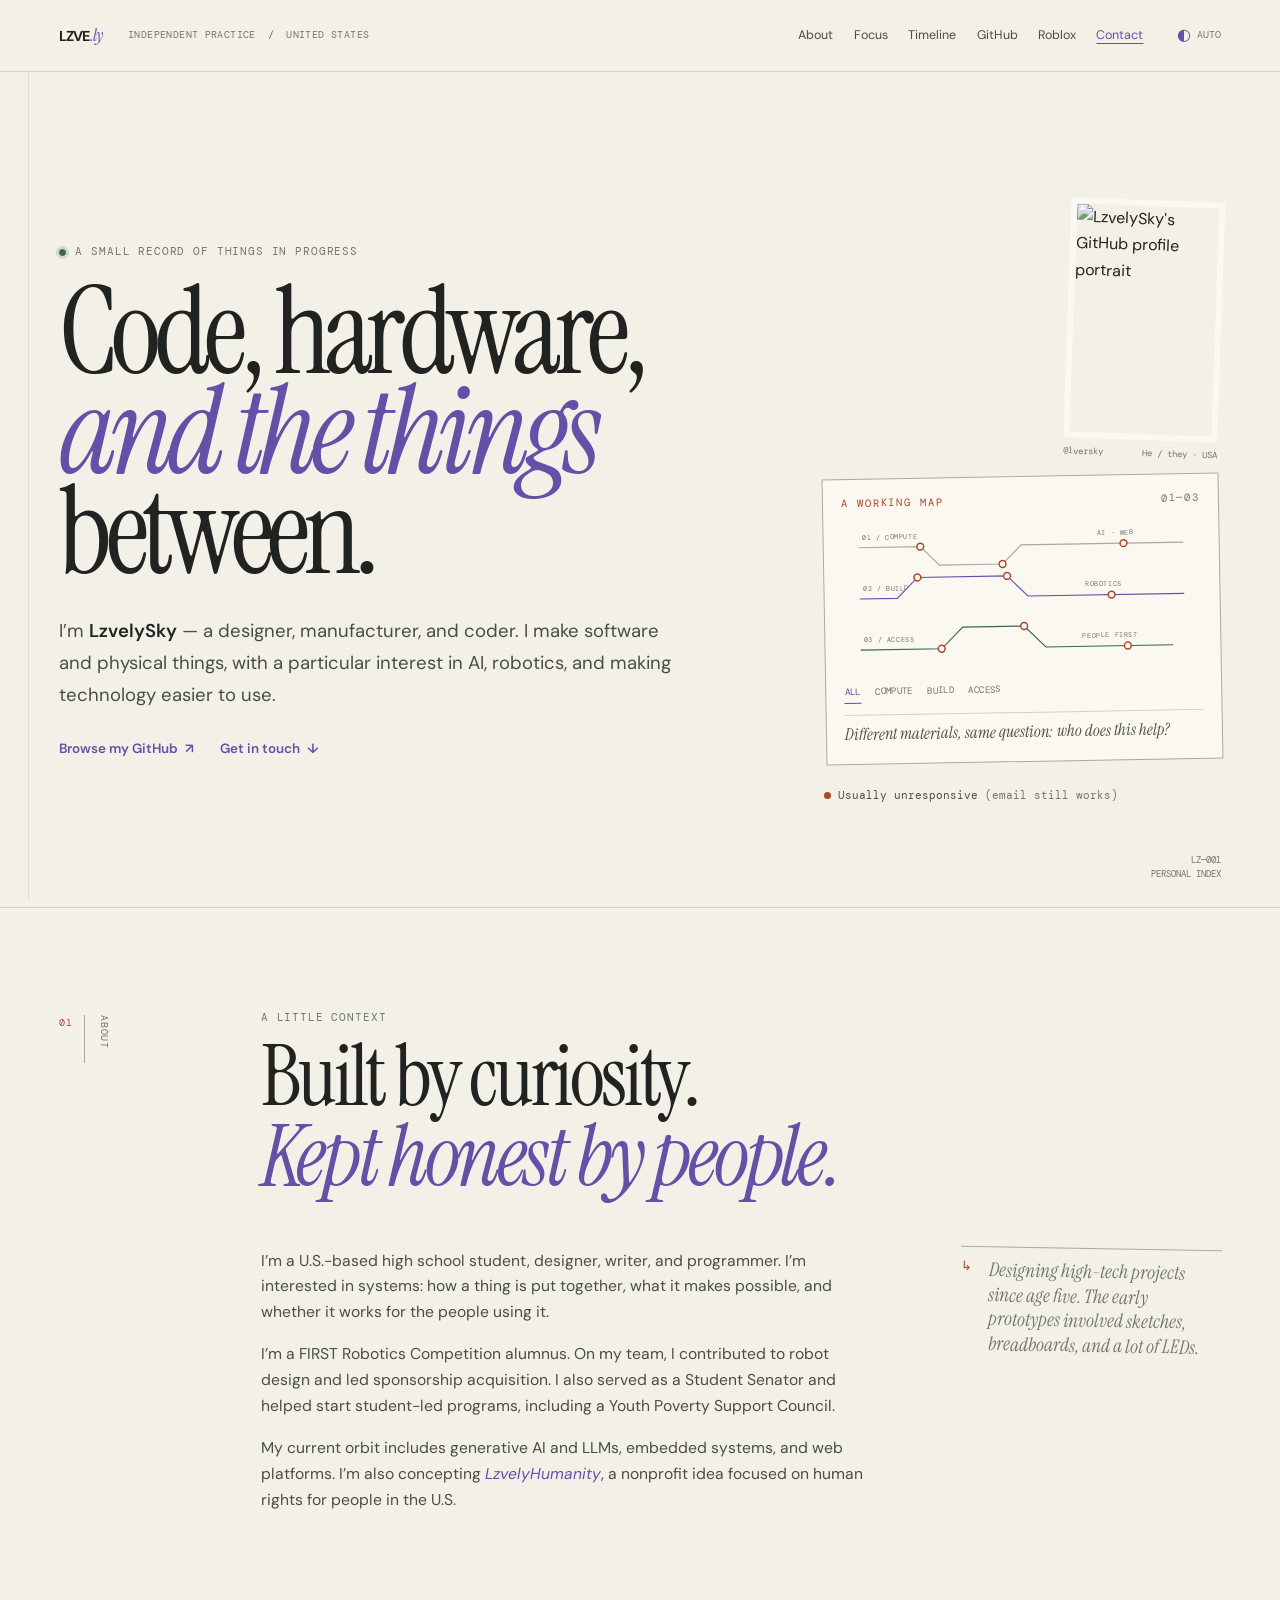
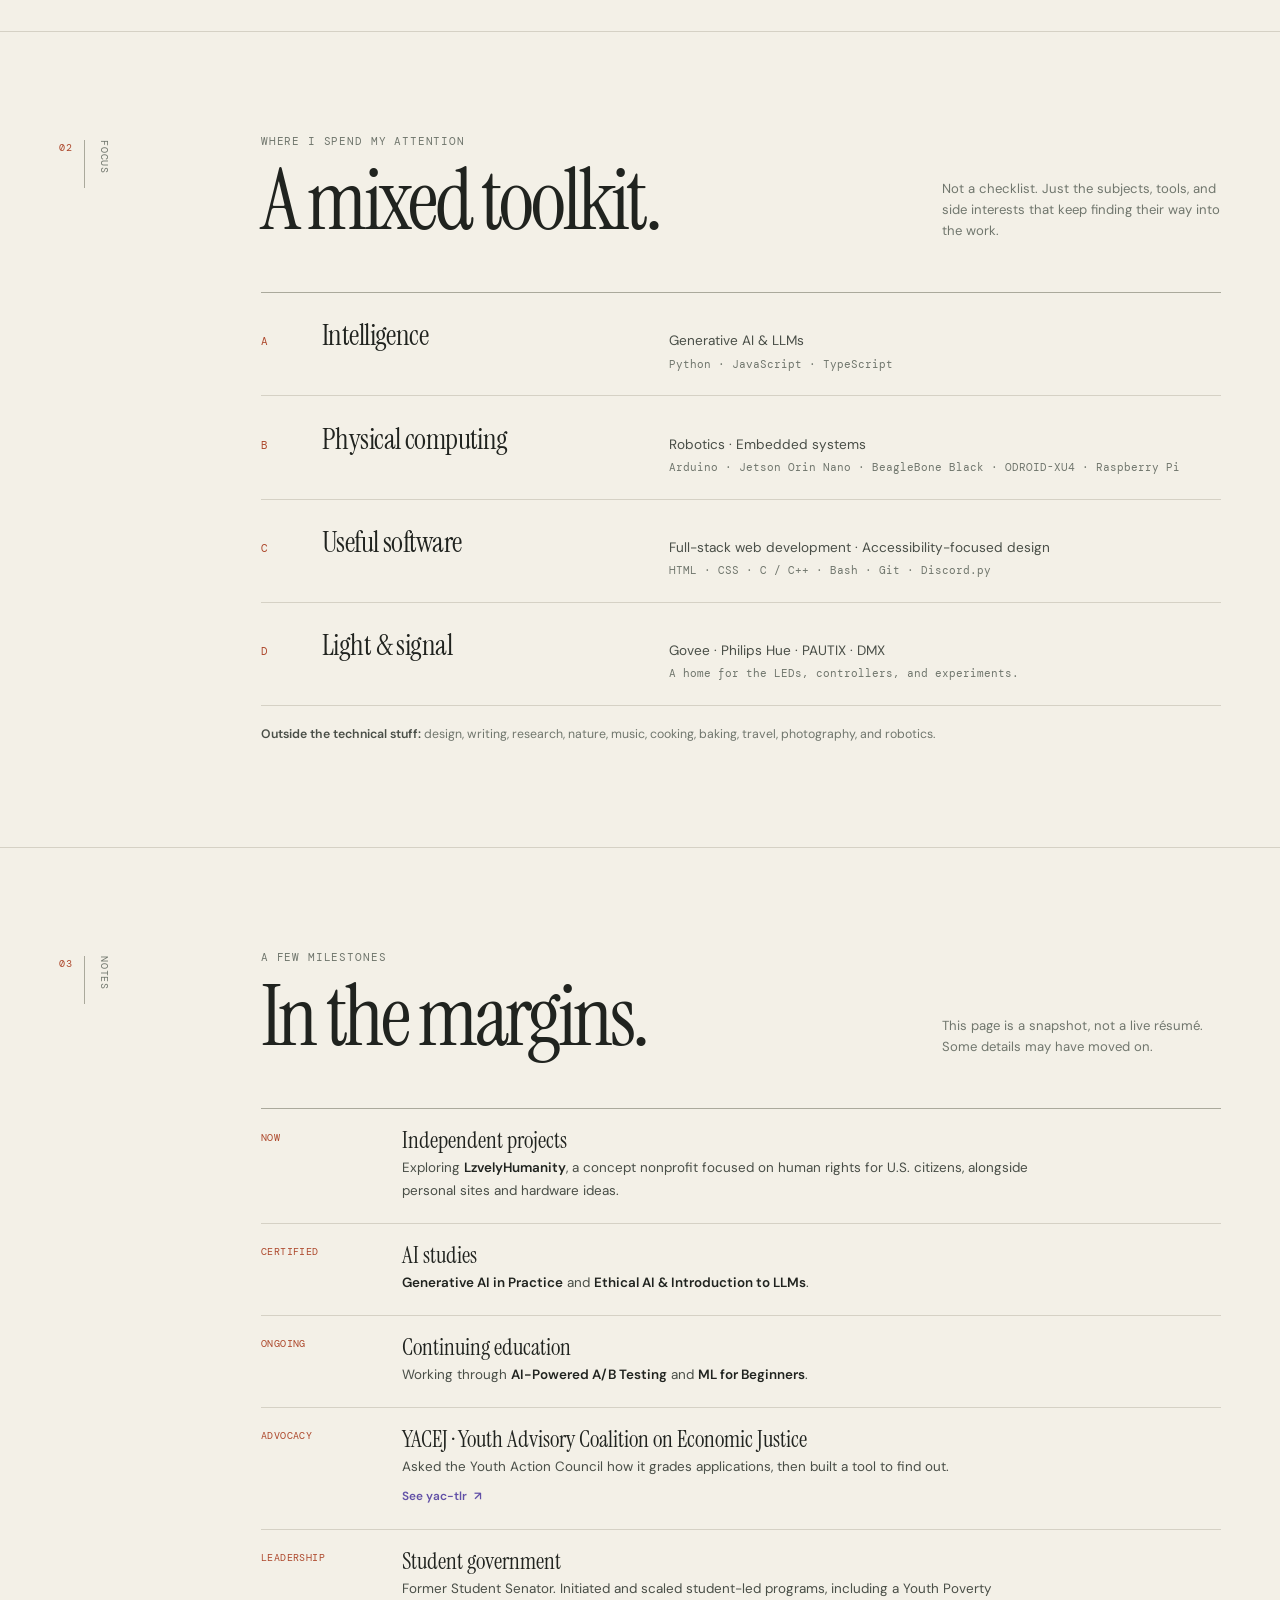
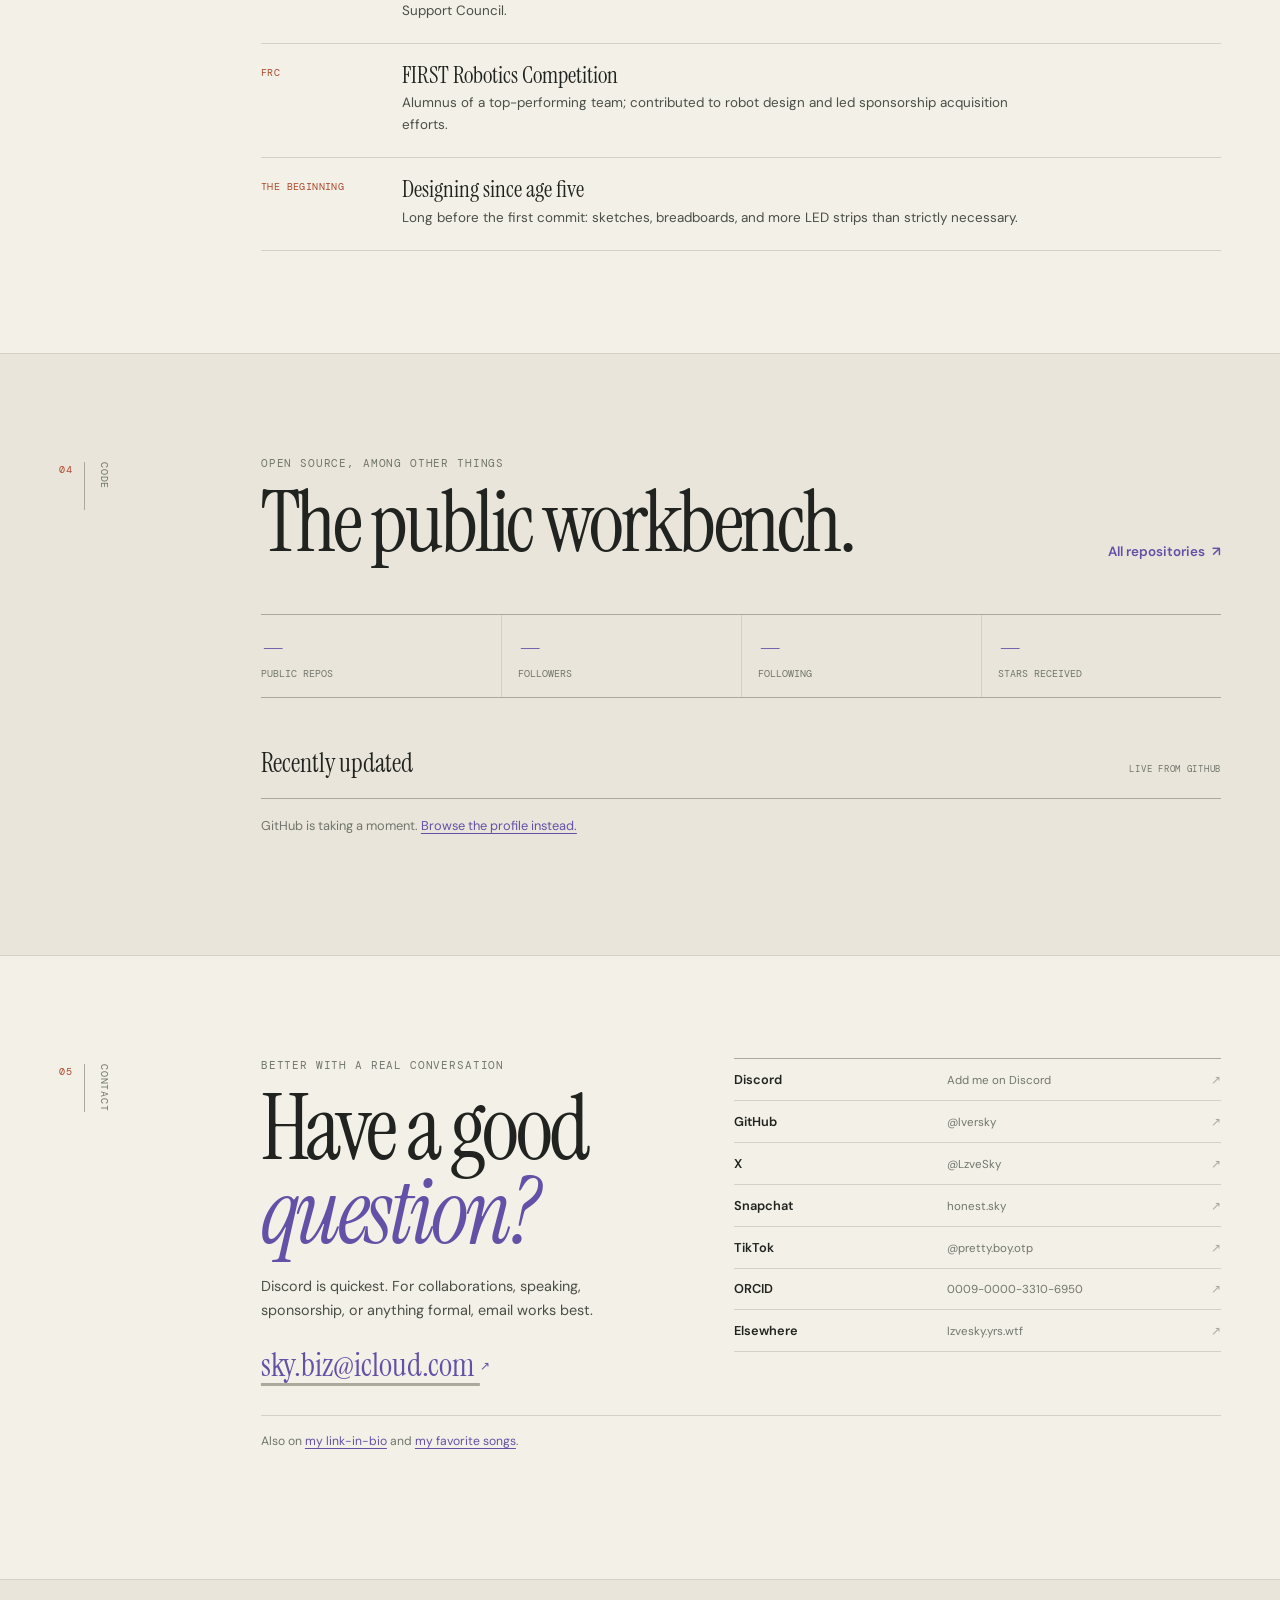
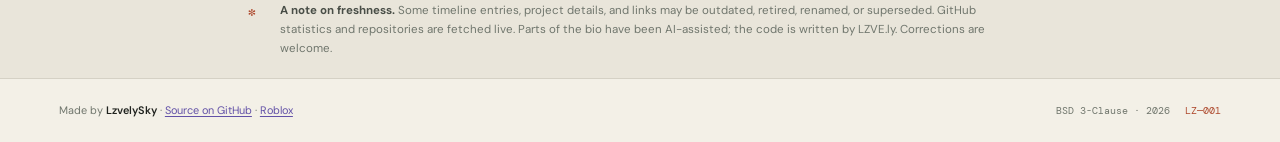
==== commit d0c21e30: "Add interactive portfolio details" ====
--- a/index.html
+++ b/index.html
@@ -20,7 +20,7 @@
   <link rel="preconnect" href="https://fonts.googleapis.com">
   <link rel="preconnect" href="https://fonts.gstatic.com" crossorigin>
   <link href="https://fonts.googleapis.com/css2?family=DM+Mono:wght@400;500&family=DM+Sans:wght@400;500;600;700&family=Instrument+Serif:ital@0;1&display=swap" rel="stylesheet">
-  <link rel="stylesheet" href="css/style.css">
+  <link rel="stylesheet" href="css/style.css?v=20261030-2">
   <script>
     (function () {
       try {
@@ -75,19 +75,25 @@
         </figure>
         <div class="wiring-note">
           <p class="note-label">A working map <span>01—03</span></p>
-          <svg class="wiring-diagram" viewBox="0 0 420 190" role="img" aria-labelledby="map-title map-desc">
+          <svg class="wiring-diagram" data-focus="all" viewBox="0 0 420 190" role="img" aria-labelledby="map-title map-desc">
             <title id="map-title">A map of the areas LzvelySky works across</title>
             <desc id="map-desc">Three connected paths: software and AI, hardware and robotics, and accessible design.</desc>
-            <path class="wire wire-one" d="M20 35h72l22 22h74l22-22h190"/>
-            <path class="wire wire-two" d="M20 95h44l24-24h105l24 24h183"/>
-            <path class="wire wire-three" d="M20 155h95l25-25h72l25 25h149"/>
+            <path class="wire wire-one" data-track="compute" d="M20 35h72l22 22h74l22-22h190"/>
+            <path class="wire wire-two" data-track="build" d="M20 95h44l24-24h105l24 24h183"/>
+            <path class="wire wire-three" data-track="access" d="M20 155h95l25-25h72l25 25h149"/>
             <circle cx="92" cy="35" r="4"/><circle cx="188" cy="57" r="4"/><circle cx="330" cy="35" r="4"/>
             <circle cx="88" cy="71" r="4"/><circle cx="193" cy="71" r="4"/><circle cx="315" cy="95" r="4"/>
             <circle cx="115" cy="155" r="4"/><circle cx="212" cy="130" r="4"/><circle cx="333" cy="155" r="4"/>
             <text x="24" y="26">01 / COMPUTE</text><text x="24" y="86">02 / BUILD</text><text x="24" y="146">03 / ACCESS</text>
             <text x="299" y="25">AI · WEB</text><text x="284" y="85">ROBOTICS</text><text x="280" y="145">PEOPLE FIRST</text>
           </svg>
-          <p class="map-caption">Different materials, same question: who does this help?</p>
+          <div class="map-controls" role="group" aria-label="Highlight an area in the working map">
+            <button type="button" data-track-select="all" aria-pressed="true">All</button>
+            <button type="button" data-track-select="compute" aria-pressed="false">Compute</button>
+            <button type="button" data-track-select="build" aria-pressed="false">Build</button>
+            <button type="button" data-track-select="access" aria-pressed="false">Access</button>
+          </div>
+          <p class="map-caption" id="map-caption" aria-live="polite">Different materials, same question: who does this help?</p>
         </div>
         <p class="status-note"><span class="status-dot" aria-hidden="true"></span><span>Usually unresponsive</span><span class="status-aside">(email still works)</span></p>
       </aside>
@@ -225,6 +231,6 @@
     </div>
   </footer>
 
-  <script src="js/main.js" defer></script>
+  <script src="js/main.js?v=20261030-2" defer></script>
 </body>
 </html>
--- a/css/style.css
+++ b/css/style.css
@@ -127,6 +127,13 @@
 .wiring-diagram .wire-three { stroke: var(--green); }
 .wiring-diagram circle { fill: var(--paper-raised); stroke: var(--orange); stroke-width: 1.5; vector-effect: non-scaling-stroke; }
 .wiring-diagram text { fill: var(--muted); font-family: var(--mono); font-size: 8px; letter-spacing: .7px; }
+.wiring-diagram [data-track] { transition: opacity .22s ease, stroke .22s ease; }
+.wiring-diagram[data-focus="compute"] [data-track]:not([data-track="compute"]), .wiring-diagram[data-focus="build"] [data-track]:not([data-track="build"]), .wiring-diagram[data-focus="access"] [data-track]:not([data-track="access"]) { opacity: .2; }
+.wiring-diagram[data-focus="compute"] .wire[data-track="compute"], .wiring-diagram[data-focus="build"] .wire[data-track="build"], .wiring-diagram[data-focus="access"] .wire[data-track="access"] { stroke-dasharray: 9 5; stroke-dashoffset: 42; animation: trace-route .75s var(--ease) forwards; }
+@keyframes trace-route { to { stroke-dashoffset: 0; } }
+.map-controls { display: flex; flex-wrap: wrap; gap: .25rem .9rem; margin: .15rem 0 .7rem; }
+.map-controls button { padding: .14rem 0; border: 0; border-bottom: 1px solid transparent; background: transparent; color: var(--muted); cursor: pointer; font-family: var(--mono); font-size: .58rem; letter-spacing: .04em; text-transform: uppercase; transition: color .18s ease, border-color .18s ease; }
+.map-controls button:hover, .map-controls button[aria-pressed="true"] { border-bottom-color: var(--violet); color: var(--violet); }
 .map-caption { padding-top: .4rem; border-top: 1px solid var(--rule); color: var(--ink-soft); font-family: var(--serif); font-size: 1.02rem; font-style: italic; }
 .status-note { display: flex; flex-wrap: wrap; align-items: center; gap: .45rem; margin-top: 1.5rem; color: var(--ink-soft); font-family: var(--mono); font-size: .66rem; }
 .status-aside { color: var(--muted); }
@@ -178,13 +185,26 @@
 .repo-heading h3 { font-family: var(--serif); font-size: 1.6rem; font-weight: 400; }
 .mono-note { font-size: .57rem; }
 .repo-list { border-top: 1px solid var(--rule-strong); }
-.repo-card { display: grid; grid-template-columns: minmax(120px, .62fr) minmax(0, 1.25fr) minmax(105px, .55fr); gap: 1rem; align-items: baseline; padding: .86rem 0; border-bottom: 1px solid var(--rule); }
-.repo-title { display: inline-flex; align-items: center; gap: .45rem; color: var(--ink); font-family: var(--serif); font-size: 1.2rem; text-decoration: none; overflow-wrap: anywhere; }
-.repo-title::after { content: "↗"; color: var(--violet); font-family: var(--mono); font-size: .72rem; }
-.repo-title:hover { color: var(--violet); }
+.repo-item { border-bottom: 1px solid var(--rule); transition: background-color .2s ease; }
+.repo-item:hover, .repo-item[open] { background: color-mix(in srgb, var(--paper-raised) 72%, transparent); }
+.repo-summary { display: grid; grid-template-columns: minmax(120px, .62fr) minmax(0, 1.25fr) minmax(105px, .55fr); gap: 1rem; align-items: baseline; padding: .86rem .4rem; cursor: pointer; list-style: none; }
+.repo-summary::-webkit-details-marker { display: none; }
+.repo-summary:focus-visible { outline: 2px solid var(--orange); outline-offset: -2px; }
+.repo-summary-title { display: inline-flex; align-items: center; justify-content: space-between; gap: .45rem; min-width: 0; }
+.repo-title { color: var(--ink); font-family: var(--serif); font-size: 1.2rem; overflow-wrap: anywhere; transition: color .18s ease; }
+.repo-summary:hover .repo-title, .repo-item[open] .repo-title { color: var(--violet); }
+.repo-chevron { flex: 0 0 auto; color: var(--violet); font-family: var(--mono); font-size: .76rem; transition: transform .2s var(--ease); }
+.repo-item[open] .repo-chevron { transform: rotate(180deg); }
 .repo-desc { color: var(--ink-soft); font-size: .77rem; }
 .repo-foot { display: flex; justify-content: flex-end; gap: .7rem; color: var(--muted); font-family: var(--mono); font-size: .62rem; }
 .repo-foot span { display: inline-flex; align-items: center; gap: .25rem; }
+.repo-details { border-top: 1px dashed var(--rule); }
+.repo-detail-inner { display: flex; flex-wrap: wrap; align-items: baseline; gap: .35rem 1.2rem; padding: .65rem .4rem .85rem; animation: detail-arrive .2s ease-out both; }
+.repo-detail-meta { color: var(--muted); font-family: var(--mono); font-size: .62rem; }
+.repo-detail-meta time { color: var(--ink-soft); }
+.repo-detail-link { color: var(--violet); font-size: .73rem; font-weight: 600; text-decoration: none; }
+.repo-detail-link:hover { color: var(--orange); text-decoration: underline; }
+@keyframes detail-arrive { from { opacity: 0; transform: translateY(-3px); } to { opacity: 1; transform: translateY(0); } }
 .lang-dot { display: inline-block; width: 7px; height: 7px; border-radius: 50%; background: var(--violet); }
 .repo-status { padding: 1rem 0; color: var(--muted); font-size: .8rem; }
 
@@ -275,10 +295,12 @@
   .stat-strip > div:nth-child(4) { border-top: 1px solid var(--rule); }
   .stat-value { font-size: 1.9rem; }
   .repo-heading { align-items: center; }
-  .repo-card { grid-template-columns: minmax(0, 1fr) auto; gap: .2rem .65rem; padding-block: .75rem; }
+  .repo-summary { grid-template-columns: minmax(0, 1fr) auto; gap: .2rem .65rem; padding-block: .75rem; }
   .repo-title { font-size: 1.08rem; }
+  .repo-summary-title { grid-column: 1; grid-row: 1; }
   .repo-desc { grid-column: 1 / -1; grid-row: 2; }
   .repo-foot { grid-column: 2; grid-row: 1; gap: .4rem; font-size: .56rem; }
+  .repo-detail-inner { gap: .35rem .85rem; padding-inline: .5rem; }
   .contact-layout { grid-template-columns: 1fr; gap: 2rem; }
   .contact-layout h2 { font-size: 4.5rem; }
   .contact-extra { grid-column: auto; }
@@ -297,6 +319,7 @@
 @media (prefers-reduced-motion: reduce) {
   html { scroll-behavior: auto; }
   *, *::before, *::after { scroll-behavior: auto !important; transition-duration: .01ms !important; animation-duration: .01ms !important; animation-iteration-count: 1 !important; }
+  .wiring-diagram [data-track], .repo-detail-inner { animation: none !important; }
 }
 
 @media print {
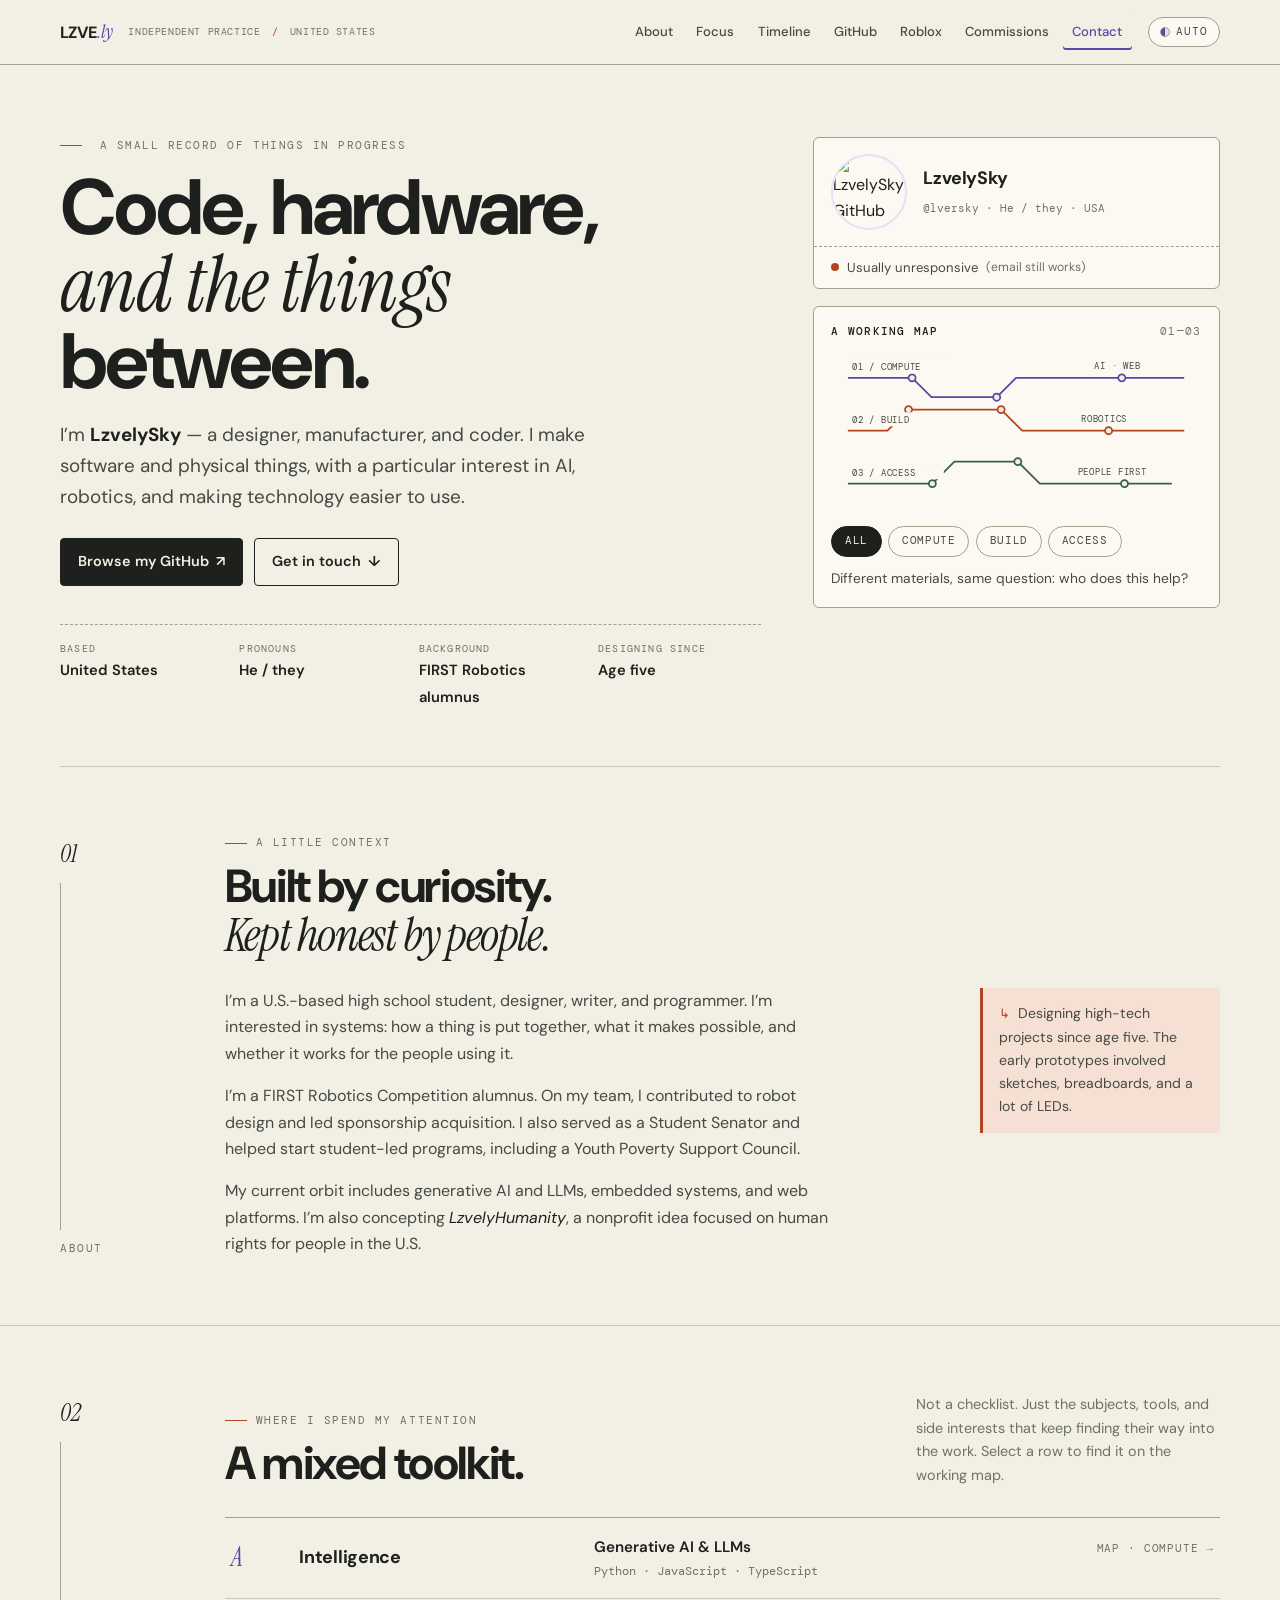
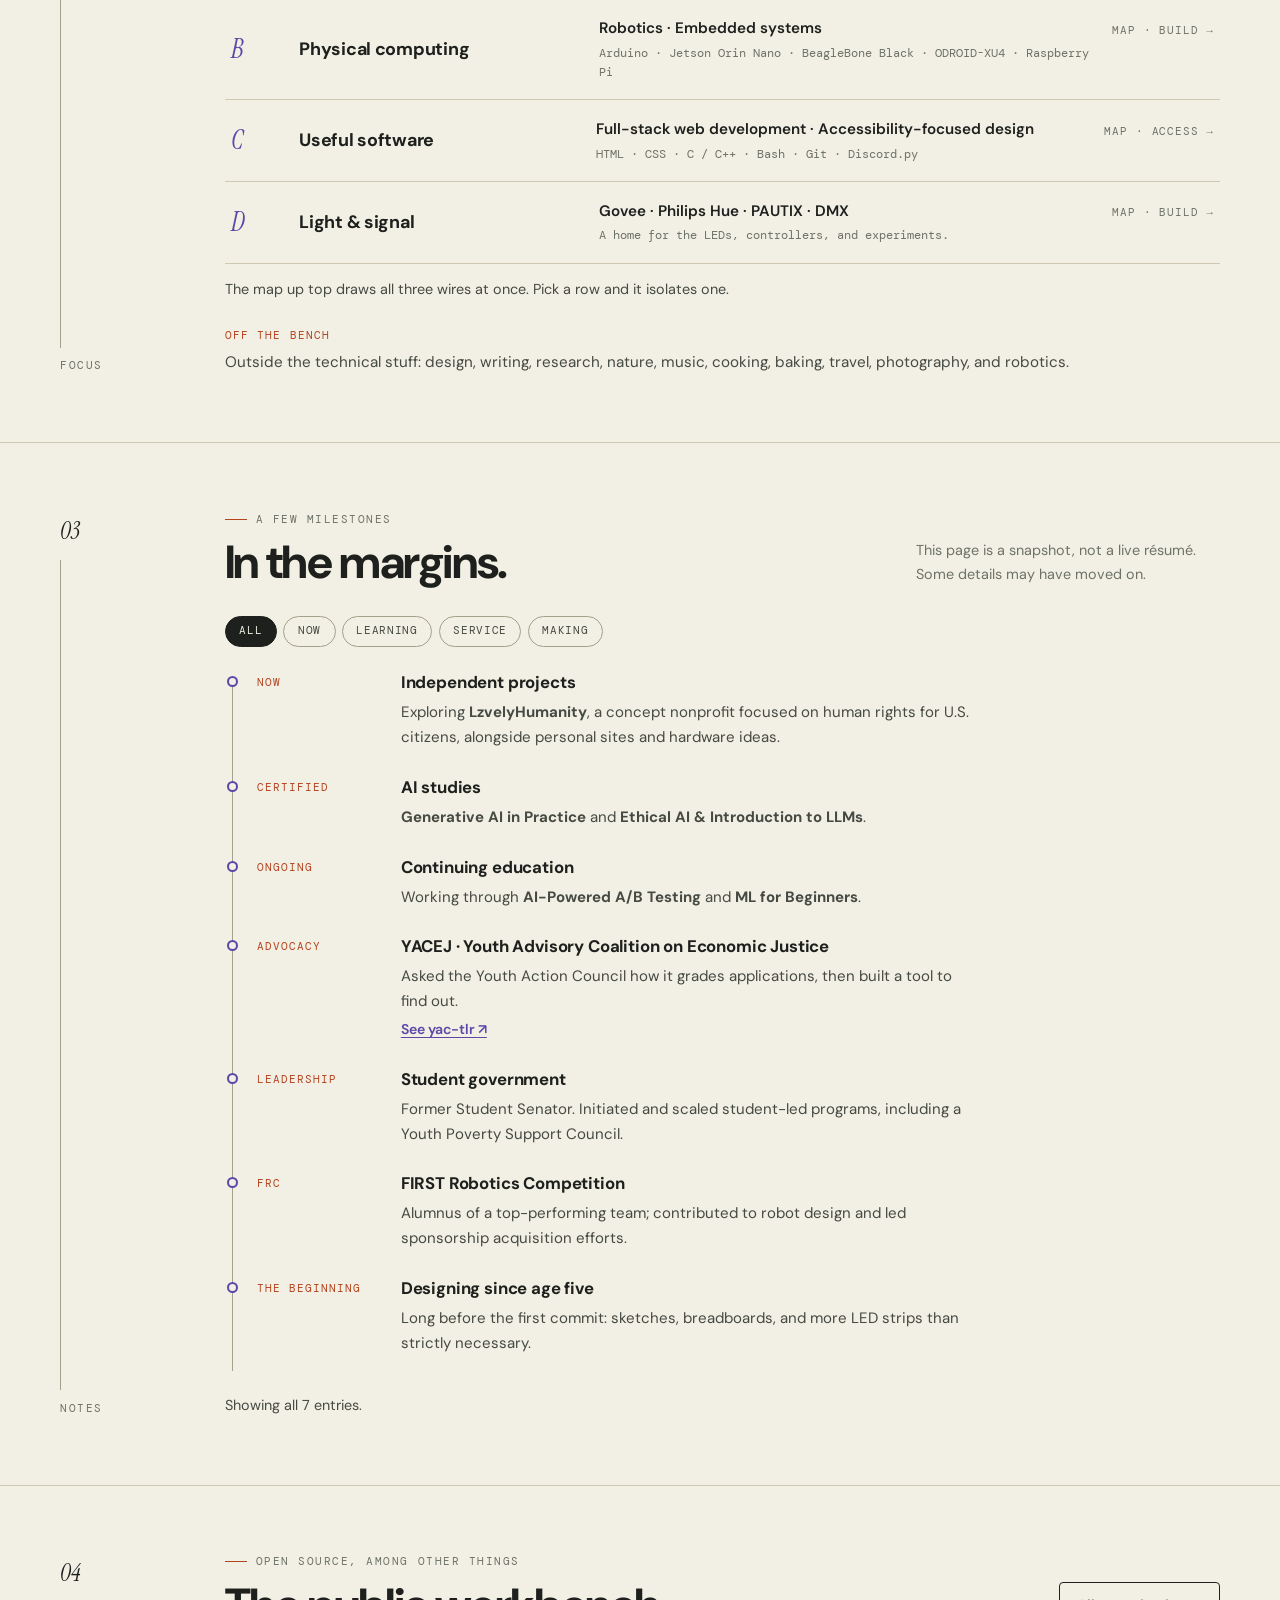
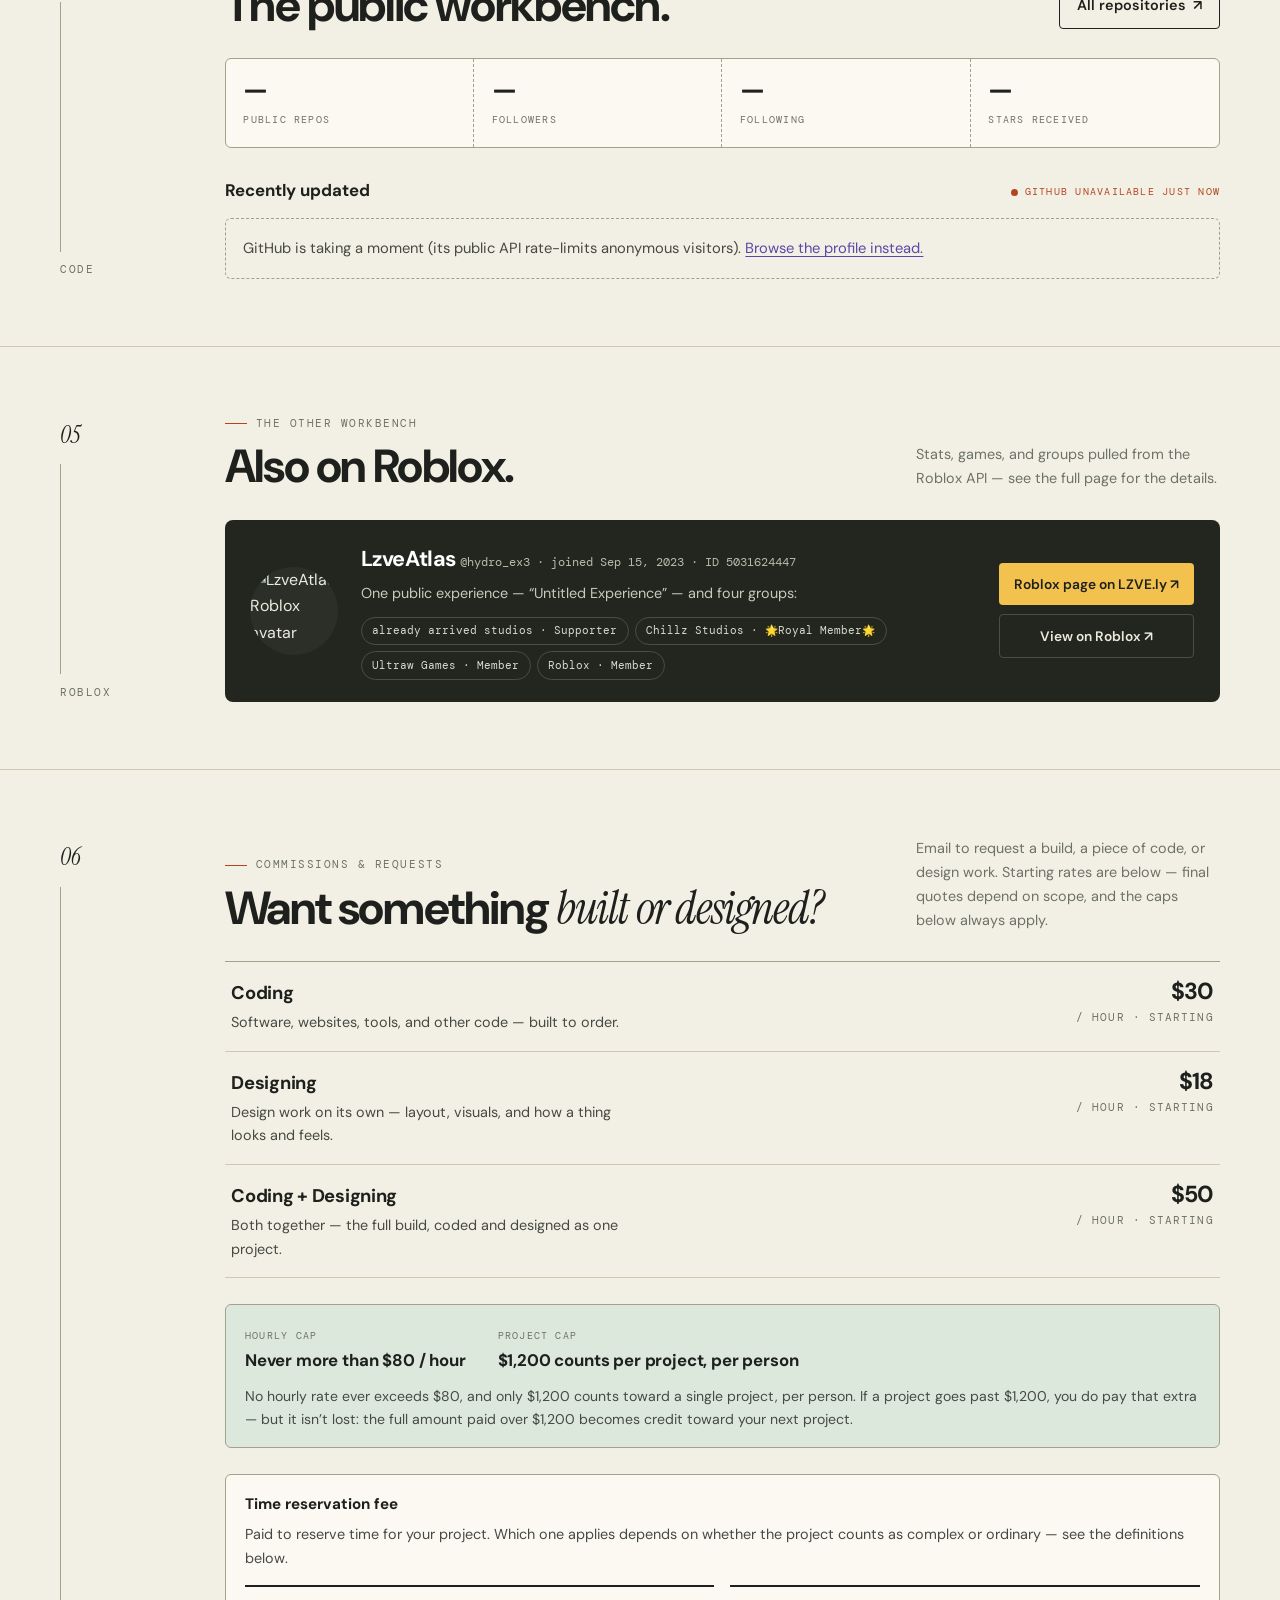
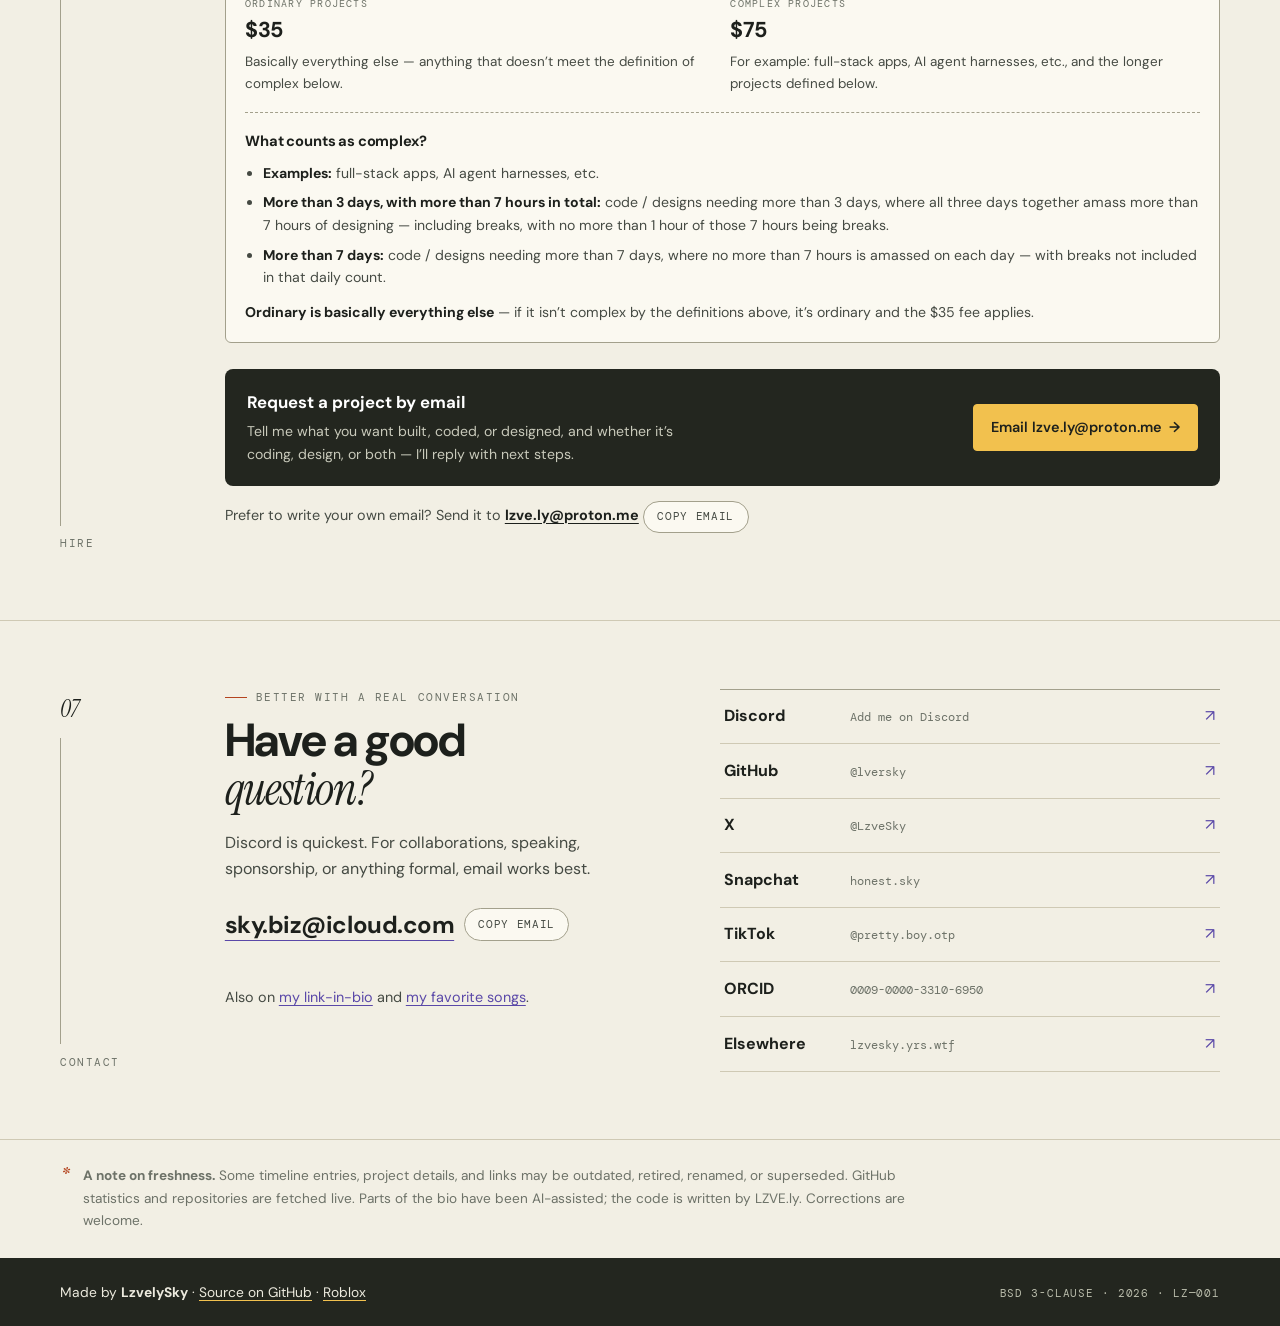
==== commit 1f1063f6: "Redesign LZVE.ly with commissions section" ====
--- a/index.html
+++ b/index.html
@@ -1,27 +1,378 @@
 <!doctype html>
 <html lang="en" data-theme="auto">
 <head>
-  <meta charset="utf-8">
-  <meta name="viewport" content="width=device-width, initial-scale=1">
-  <title>LzvelySky — LZVE.ly</title>
-  <meta name="description" content="LzvelySky is a designer, manufacturer, and coder working across generative AI, robotics, embedded systems, and accessible design.">
-  <meta name="author" content="LzvelySky">
-  <meta name="theme-color" content="#f3f0e7" media="(prefers-color-scheme: light)">
-  <meta name="theme-color" content="#171916" media="(prefers-color-scheme: dark)">
-  <meta property="og:type" content="website">
-  <meta property="og:title" content="LzvelySky — LZVE.ly">
-  <meta property="og:description" content="Designer, manufacturer, coder. Work across code, hardware, and accessible design.">
-  <meta property="og:url" content="https://lzve.living-the.life/">
-  <meta property="og:image" content="https://avatars.githubusercontent.com/u/196835305?v=4">
-  <meta name="twitter:card" content="summary">
-  <link rel="canonical" href="https://lzve.living-the.life/">
-  <link rel="icon" href="assets/favicon.svg" type="image/svg+xml">
-  <link rel="apple-touch-icon" href="assets/favicon.svg">
-  <link rel="preconnect" href="https://fonts.googleapis.com">
-  <link rel="preconnect" href="https://fonts.gstatic.com" crossorigin>
-  <link href="https://fonts.googleapis.com/css2?family=DM+Mono:wght@400;500&family=DM+Sans:wght@400;500;600;700&family=Instrument+Serif:ital@0;1&display=swap" rel="stylesheet">
-  <link rel="stylesheet" href="css/style.css?v=20261030-2">
-  <script>
+<meta charset="utf-8">
+<meta name="viewport" content="width=device-width, initial-scale=1, viewport-fit=cover">
+<meta name="color-scheme" content="light dark">
+<meta name="description" content="LzvelySky is a designer, manufacturer, and coder working across generative AI, robotics, embedded systems, and accessible design.">
+<meta name="author" content="LzvelySky">
+<meta name="theme-color" content="#f3f0e7" media="(prefers-color-scheme: light)">
+<meta name="theme-color" content="#171916" media="(prefers-color-scheme: dark)">
+<meta property="og:type" content="website">
+<meta property="og:title" content="LzvelySky — LZVE.ly">
+<meta property="og:description" content="Designer, manufacturer, coder. Work across code, hardware, and accessible design.">
+<meta property="og:url" content="https://lzve.living-the.life/">
+<meta property="og:image" content="https://avatars.githubusercontent.com/u/196835305?v=4">
+<meta name="twitter:card" content="summary">
+<link rel="canonical" href="https://lzve.living-the.life/">
+<link rel="icon" href="assets/favicon.svg" type="image/svg+xml">
+<link rel="apple-touch-icon" href="assets/favicon.svg">
+<title>LzvelySky — LZVE.ly</title>
+<link rel="preconnect" href="https://fonts.googleapis.com">
+<link rel="preconnect" href="https://fonts.gstatic.com" crossorigin>
+<link href="https://fonts.googleapis.com/css2?family=DM+Mono:wght@400;500&family=DM+Sans:opsz,wght@9..40,400;9..40,500;9..40,600;9..40,700&family=Instrument+Serif:ital@0;1&display=swap" rel="stylesheet">
+<style>
+/* ============ LZVE.ly — "bench notebook" system ============
+   Paper/ink palette, DM Sans / DM Mono / Instrument Serif, the numbered
+   sections, the wiring map. A ruled bench-log grid, a ticket-stub portrait,
+   focus rows that drive the map, a filterable timeline, and one clear
+   contact column. */
+:root{
+  color-scheme: light;
+  --paper:#f2efe4;
+  --paper-deep:#e7e2d0;
+  --card:#fbf9f1;
+  --ink:#1d201c;
+  --ink-soft:#454a43;
+  --muted:#6d7268;
+  --rule:#cfc9b4;
+  --rule-strong:#a3a08c;
+  --violet:#5a48a8;
+  --violet-soft:#e6e0f5;
+  --signal:#b4441f;
+  --signal-soft:#f6e0d4;
+  --moss:#38604a;
+  --moss-soft:#dde8dd;
+  --bench:#23261f;
+  --bench-ink:#eceade;
+  --serif:"Instrument Serif",Georgia,"Times New Roman",serif;
+  --sans:"DM Sans",system-ui,-apple-system,"Segoe UI",sans-serif;
+  --mono:"DM Mono",ui-monospace,SFMono-Regular,Consolas,monospace;
+  --page:1160px;
+  --gutter:clamp(1.1rem,4.5vw,4rem);
+  --header-h:64px;
+  --ease:cubic-bezier(.2,.7,.2,1);
+}
+html[data-theme="dark"]{
+  color-scheme:dark;
+  --paper:#161814;
+  --paper-deep:#1e211c;
+  --card:#1c1f1a;
+  --ink:#eae9dc;
+  --ink-soft:#c3c4b4;
+  --muted:#9a9c8e;
+  --rule:#3a3d34;
+  --rule-strong:#626557;
+  --violet:#b3a2f2;
+  --violet-soft:#2c2745;
+  --signal:#f2a37e;
+  --signal-soft:#452a1e;
+  --moss:#a3cdb0;
+  --moss-soft:#24352a;
+  --bench:#0f110e;
+  --bench-ink:#eceade;
+}
+@media (prefers-color-scheme:dark){
+  html[data-theme="auto"]{
+    color-scheme:dark;
+    --paper:#161814; --paper-deep:#1e211c; --card:#1c1f1a;
+    --ink:#eae9dc; --ink-soft:#c3c4b4; --muted:#9a9c8e;
+    --rule:#3a3d34; --rule-strong:#626557;
+    --violet:#b3a2f2; --violet-soft:#2c2745;
+    --signal:#f2a37e; --signal-soft:#452a1e;
+    --moss:#a3cdb0; --moss-soft:#24352a;
+    --bench:#0f110e; --bench-ink:#eceade;
+  }
+}
+*,*::before,*::after{box-sizing:border-box}
+html{scroll-behavior:smooth;scroll-padding-top:calc(var(--header-h) + 52px)}
+body{
+  margin:0;background:var(--paper);color:var(--ink);
+  font-family:var(--sans);font-size:16px;line-height:1.65;
+  -webkit-font-smoothing:antialiased;text-rendering:optimizeLegibility;
+}
+::selection{background:var(--violet);color:var(--card)}
+h1,h2,h3,p,figure,ol,ul{margin:0}
+img,svg{display:block;max-width:100%}
+a{color:var(--violet);text-decoration-thickness:1px;text-underline-offset:.22em}
+a:hover{color:var(--signal)}
+button{font:inherit;color:inherit}
+:focus-visible{outline:2.5px solid var(--signal);outline-offset:3px;border-radius:2px}
+.shell{width:min(100% - 2*var(--gutter),var(--page));margin-inline:auto}
+.skip-link{position:absolute;z-index:60;top:.5rem;left:.5rem;padding:.6rem .9rem;background:var(--ink);color:var(--paper);transform:translateY(-220%);text-decoration:none;font-weight:600}
+.skip-link:focus{transform:none;color:var(--paper)}
+.mono{font-family:var(--mono)}
+.overline{font-family:var(--mono);font-size:.68rem;letter-spacing:.14em;text-transform:uppercase;color:var(--muted);display:flex;align-items:center;gap:.55rem}
+.overline::before{content:"";width:22px;height:1px;background:var(--signal);flex:none}
+
+/* ---- masthead ---- */
+.masthead{position:sticky;top:0;z-index:40;background:var(--paper);border-bottom:1px solid var(--rule-strong)}
+.masthead-in{height:var(--header-h);display:flex;align-items:center;gap:1rem}
+.wordmark{color:var(--ink);font-weight:700;font-size:1.02rem;letter-spacing:-.04em;text-decoration:none;white-space:nowrap}
+.wordmark em{font-family:var(--serif);font-style:italic;font-weight:400;color:var(--violet);font-size:1.18em}
+.wordmark:hover{color:var(--ink)}
+.mast-note{font-family:var(--mono);font-size:.62rem;letter-spacing:.06em;text-transform:uppercase;color:var(--muted);white-space:nowrap}
+.mast-note i{font-style:normal;color:var(--signal);padding-inline:.3rem}
+.site-nav{display:flex;gap:.25rem;margin-left:auto}
+.site-nav a{color:var(--ink-soft);text-decoration:none;font-size:.82rem;font-weight:500;padding:.45rem .6rem;border-radius:3px}
+.site-nav a:hover{color:var(--violet);background:var(--violet-soft)}
+.site-nav a[aria-current="location"]{color:var(--violet);box-shadow:inset 0 -2px 0 var(--violet)}
+.theme-toggle{display:inline-flex;align-items:center;gap:.4rem;border:1px solid var(--rule-strong);background:var(--card);border-radius:999px;padding:.34rem .7rem;cursor:pointer;font-family:var(--mono);font-size:.66rem;text-transform:uppercase;letter-spacing:.08em;color:var(--ink-soft);white-space:nowrap}
+.theme-toggle:hover{border-color:var(--violet);color:var(--violet)}
+.theme-toggle .dot{width:.62rem;height:.62rem;border-radius:50%;background:linear-gradient(90deg,var(--violet) 50%,var(--paper-deep) 50%);border:1px solid var(--rule-strong);flex:none}
+.menu-toggle{display:none;border:1px solid var(--rule-strong);background:var(--card);border-radius:4px;width:40px;height:40px;cursor:pointer;align-items:center;justify-content:center;flex-direction:column;gap:5px}
+.menu-toggle span{display:block;width:18px;height:2px;background:var(--ink)}
+
+/* ---- hero ---- */
+.hero{padding:clamp(2.2rem,6vw,4.5rem) 0 clamp(2rem,5vw,3.5rem);border-bottom:1px solid var(--rule)}
+.hero-grid{display:grid;grid-template-columns:minmax(0,1.55fr) minmax(280px,.9fr);gap:clamp(1.6rem,4vw,3.5rem);align-items:start}
+.hero h1{font-size:clamp(2.7rem,7.2vw,4.9rem);line-height:.98;letter-spacing:-.035em;font-weight:700;margin:.9rem 0 1.2rem}
+.hero h1 em{font-family:var(--serif);font-style:italic;font-weight:400;letter-spacing:-.01em}
+.hero-intro{font-size:clamp(1.02rem,1.6vw,1.18rem);color:var(--ink-soft);max-width:34rem}
+.hero-intro strong{color:var(--ink)}
+.hero-links{display:flex;flex-wrap:wrap;gap:.7rem;margin-top:1.6rem}
+.btn{display:inline-flex;align-items:center;gap:.45rem;text-decoration:none;font-weight:600;font-size:.9rem;padding:.68rem 1.05rem;border-radius:4px;border:1px solid var(--ink);transition:transform .18s var(--ease),background .18s var(--ease)}
+.btn-solid{background:var(--ink);color:var(--paper)}
+.btn-solid:hover{background:var(--violet);border-color:var(--violet);color:#fff}
+.btn-ghost{background:transparent;color:var(--ink)}
+.btn-ghost:hover{border-color:var(--violet);color:var(--violet)}
+.fact-strip{margin-top:2.4rem;border-top:1px dashed var(--rule-strong);padding-top:1rem;display:grid;grid-template-columns:repeat(4,1fr);gap:1rem}
+.fact-strip div span{display:block;font-family:var(--mono);font-size:.62rem;letter-spacing:.12em;text-transform:uppercase;color:var(--muted)}
+.fact-strip div strong{font-size:.92rem;font-weight:600}
+
+/* ticket-stub portrait */
+.stub{background:var(--card);border:1px solid var(--rule-strong);border-radius:6px;overflow:hidden}
+.stub-top{display:flex;gap:1rem;padding:1rem 1.1rem;align-items:center}
+.stub-top img{width:76px;height:76px;border-radius:50%;object-fit:cover;border:2px solid var(--violet-soft);flex:none}
+.stub-top .who strong{display:block;font-size:1.12rem;letter-spacing:-.02em}
+.stub-top .who span{font-family:var(--mono);font-size:.7rem;color:var(--muted)}
+.stub-status{display:flex;align-items:center;gap:.5rem;padding:.6rem 1.1rem;border-top:1px dashed var(--rule-strong);font-size:.82rem;color:var(--ink-soft)}
+.status-dot{width:8px;height:8px;border-radius:50%;background:var(--signal);flex:none}
+.stub-status .aside{color:var(--muted);font-size:.76rem}
+
+/* working map */
+.map-card{margin-top:1.1rem;background:var(--card);border:1px solid var(--rule-strong);border-radius:6px;padding:1rem 1.1rem 1.1rem}
+.map-head{display:flex;justify-content:space-between;align-items:baseline;font-family:var(--mono);font-size:.66rem;letter-spacing:.12em;text-transform:uppercase;color:var(--muted);margin-bottom:.4rem}
+.map-head strong{color:var(--ink);font-weight:500}
+.wiring-diagram{width:100%;height:auto}
+.wiring-diagram .wire{fill:none;stroke-width:2;stroke-linecap:round;stroke-linejoin:round;transition:opacity .25s var(--ease)}
+.wiring-diagram .wire-one{stroke:var(--violet)}
+.wiring-diagram .wire-two{stroke:var(--signal)}
+.wiring-diagram .wire-three{stroke:var(--moss)}
+.wiring-diagram circle{fill:var(--paper)}
+.wiring-diagram .c1{stroke:var(--violet)} .wiring-diagram .c2{stroke:var(--signal)} .wiring-diagram .c3{stroke:var(--moss)}
+.wiring-diagram circle{stroke-width:2}
+.wiring-diagram text{font-family:var(--mono);font-size:10.5px;letter-spacing:.08em;fill:var(--ink-soft)}
+.wiring-diagram[data-focus="compute"] .wire-two,.wiring-diagram[data-focus="compute"] .wire-three{opacity:.14}
+.wiring-diagram[data-focus="build"] .wire-one,.wiring-diagram[data-focus="build"] .wire-three{opacity:.14}
+.wiring-diagram[data-focus="access"] .wire-one,.wiring-diagram[data-focus="access"] .wire-two{opacity:.14}
+.map-controls{display:flex;flex-wrap:wrap;gap:.4rem;margin-top:.7rem}
+.map-controls button{border:1px solid var(--rule-strong);background:transparent;border-radius:999px;padding:.34rem .8rem;font-family:var(--mono);font-size:.68rem;letter-spacing:.06em;text-transform:uppercase;cursor:pointer;color:var(--ink-soft)}
+.map-controls button:hover{border-color:var(--violet);color:var(--violet)}
+.map-controls button[aria-pressed="true"]{background:var(--ink);border-color:var(--ink);color:var(--paper)}
+.map-caption{margin-top:.65rem;font-size:.86rem;color:var(--ink-soft);min-height:1.5em}
+
+/* ---- sections ---- */
+.section{border-bottom:1px solid var(--rule);padding:clamp(2.4rem,6vw,4.2rem) 0}
+.section-layout{display:grid;grid-template-columns:120px minmax(0,1fr);gap:clamp(1.2rem,3.5vw,3rem)}
+.rail{font-family:var(--mono);font-size:.68rem;letter-spacing:.14em;color:var(--muted);text-transform:uppercase;display:flex;flex-direction:column;gap:.6rem;align-items:flex-start}
+.rail .num{font-size:1.5rem;letter-spacing:0;color:var(--ink);font-family:var(--serif);font-style:italic}
+.rail .line{width:1px;flex:1;min-height:44px;background:var(--rule-strong)}
+.section h2{font-size:clamp(1.9rem,4.4vw,2.9rem);letter-spacing:-.03em;line-height:1.05;font-weight:700}
+.section h2 em{font-family:var(--serif);font-style:italic;font-weight:400}
+.sec-head{display:flex;flex-wrap:wrap;gap:1rem;justify-content:space-between;align-items:flex-end;margin-bottom:1.8rem}
+.sec-head .aside{max-width:19rem;font-size:.9rem;color:var(--muted)}
+.prose p{color:var(--ink-soft);max-width:38rem}
+.prose p + p{margin-top:1rem}
+.prose em{color:var(--ink)}
+.about-grid{display:grid;grid-template-columns:minmax(0,1fr) 240px;gap:2rem;align-items:start}
+.margin-note{border-left:3px solid var(--signal);background:var(--signal-soft);padding:.9rem 1rem;font-size:.88rem;color:var(--ink-soft);border-radius:0 4px 4px 0}
+.margin-note .mark{font-family:var(--mono);color:var(--signal);font-size:.8rem}
+
+/* focus rows */
+.focus-list{border-top:1px solid var(--rule-strong)}
+.focus-row{display:grid;grid-template-columns:52px minmax(150px,.8fr) minmax(0,1.4fr) auto;gap:1rem;align-items:center;width:100%;text-align:left;background:transparent;border:0;border-bottom:1px solid var(--rule);padding:1.05rem .4rem;cursor:pointer}
+.focus-row:hover{background:var(--card)}
+.focus-row .rn{font-family:var(--serif);font-style:italic;font-size:1.6rem;color:var(--violet);line-height:1}
+.focus-row h3{font-size:1.12rem;letter-spacing:-.015em}
+.focus-row .what p:first-child{font-weight:600;font-size:.95rem}
+.focus-row .what p:last-child{font-family:var(--mono);font-size:.74rem;color:var(--muted);margin-top:.15rem}
+.focus-row .what{min-width:0}
+.focus-row .go{font-family:var(--mono);font-size:.66rem;letter-spacing:.08em;text-transform:uppercase;color:var(--muted);white-space:nowrap;align-self:start;padding-top:.35rem}
+.focus-row[aria-pressed="true"]{background:var(--violet-soft)}
+.focus-row[aria-pressed="true"] .go{color:var(--violet)}
+.focus-readout{margin-top:.9rem;font-size:.9rem;color:var(--ink-soft);min-height:1.6em}
+.focus-readout strong{color:var(--violet)}
+.offline-note{margin-top:1.6rem;font-size:.95rem;color:var(--ink-soft)}
+.offline-note span{font-family:var(--mono);font-size:.68rem;letter-spacing:.1em;text-transform:uppercase;color:var(--signal);display:block;margin-bottom:.3rem}
+
+/* timeline */
+.tl-filters{display:flex;flex-wrap:wrap;gap:.4rem;margin-bottom:1.4rem}
+.tl-filters button{border:1px solid var(--rule-strong);background:transparent;border-radius:999px;padding:.36rem .85rem;font-family:var(--mono);font-size:.68rem;letter-spacing:.06em;text-transform:uppercase;cursor:pointer;color:var(--ink-soft)}
+.tl-filters button:hover{border-color:var(--violet);color:var(--violet)}
+.tl-filters button[aria-pressed="true"]{background:var(--ink);border-color:var(--ink);color:var(--paper)}
+.timeline{list-style:none;padding:0;position:relative}
+.timeline::before{content:"";position:absolute;left:7px;top:8px;bottom:8px;width:1px;background:var(--rule-strong)}
+.timeline li{position:relative;padding:0 0 1.5rem 2rem;display:grid;grid-template-columns:128px minmax(0,1fr);gap:1rem}
+.timeline li::before{content:"";position:absolute;left:2px;top:7px;width:11px;height:11px;border-radius:50%;background:var(--paper);border:2px solid var(--violet)}
+.timeline li[hidden]{display:none}
+.tl-tag{font-family:var(--mono);font-size:.66rem;letter-spacing:.1em;text-transform:uppercase;color:var(--signal);padding-top:.3rem}
+.timeline h3{font-size:1.05rem;letter-spacing:-.01em}
+.timeline p{color:var(--ink-soft);font-size:.94rem;max-width:36rem;margin-top:.2rem}
+.timeline .text-link{font-size:.88rem;font-weight:600}
+
+/* github */
+.stat-strip{display:grid;grid-template-columns:repeat(4,1fr);border:1px solid var(--rule-strong);border-radius:6px;overflow:hidden;margin-bottom:1.8rem;background:var(--card)}
+.stat-strip div{padding:1rem 1.1rem;border-right:1px dashed var(--rule-strong)}
+.stat-strip div:last-child{border-right:0}
+.stat-strip strong{display:block;font-size:1.7rem;letter-spacing:-.03em;line-height:1.1;font-variant-numeric:tabular-nums}
+.stat-strip span{font-family:var(--mono);font-size:.64rem;letter-spacing:.12em;text-transform:uppercase;color:var(--muted)}
+.repo-head{display:flex;justify-content:space-between;align-items:baseline;margin-bottom:.8rem}
+.repo-head h3{font-size:1.05rem}
+.live-tag{font-family:var(--mono);font-size:.64rem;letter-spacing:.12em;color:var(--muted);display:inline-flex;align-items:center;gap:.4rem;text-transform:uppercase}
+.live-tag::before{content:"";width:7px;height:7px;border-radius:50%;background:var(--rule-strong)}
+.live-tag.is-live{color:var(--moss)}
+.live-tag.is-live::before{background:var(--moss)}
+.live-tag.is-down{color:var(--signal)}
+.live-tag.is-down::before{background:var(--signal)}
+.repo-list{display:grid;grid-template-columns:1fr 1fr;gap:.8rem}
+.repo-item{background:var(--card);border:1px solid var(--rule);border-radius:6px;overflow:hidden}
+.repo-item summary{list-style:none;cursor:pointer;padding:1rem 1.1rem;display:block}
+.repo-item summary::-webkit-details-marker{display:none}
+.repo-item summary:hover{background:var(--paper-deep)}
+.repo-title-row{display:flex;justify-content:space-between;gap:.6rem;align-items:baseline}
+.repo-title{font-weight:700;letter-spacing:-.015em;word-break:break-word}
+.repo-chev{color:var(--violet);font-family:var(--mono);transition:transform .2s var(--ease)}
+.repo-item[open ] .repo-chev{transform:rotate(180deg)}
+.repo-desc{display:block;color:var(--ink-soft);font-size:.88rem;margin-top:.3rem;line-height:1.5}
+.repo-foot{display:flex;flex-wrap:wrap;gap:1rem;margin-top:.7rem;font-family:var(--mono);font-size:.7rem;color:var(--muted)}
+.lang-dot{display:inline-block;width:9px;height:9px;border-radius:50%;margin-right:.35rem;vertical-align:baseline}
+.repo-details{border-top:1px dashed var(--rule-strong);padding:.85rem 1.1rem 1rem;display:flex;flex-wrap:wrap;gap:.5rem 1.4rem;align-items:center}
+.repo-detail-meta{font-family:var(--mono);font-size:.7rem;color:var(--muted)}
+.repo-detail-link{font-size:.85rem;font-weight:600}
+.repo-status{grid-column:1/-1;color:var(--ink-soft);border:1px dashed var(--rule-strong);border-radius:6px;padding:1.1rem;font-size:.92rem}
+
+/* roblox strip */
+.roblox-card{display:grid;grid-template-columns:auto minmax(0,1fr) auto;gap:1.4rem;align-items:center;background:var(--bench);color:var(--bench-ink);border-radius:8px;padding:1.4rem 1.6rem}
+.roblox-card img{width:88px;height:88px;border-radius:50%;background:#2c2f28;object-fit:cover}
+.roblox-card h3{font-size:1.35rem;letter-spacing:-.02em;color:#fff}
+.roblox-card h3 span{font-family:var(--mono);font-size:.78rem;color:#b9bcab;letter-spacing:0;font-weight:400}
+.roblox-card p{font-size:.9rem;color:#c9cabb;max-width:32rem;margin-top:.25rem}
+.roblox-groups{display:flex;flex-wrap:wrap;gap:.4rem;margin-top:.7rem}
+.roblox-groups span{font-family:var(--mono);font-size:.66rem;border:1px solid #4a4d42;border-radius:999px;padding:.28rem .65rem;color:#d8dacb}
+.roblox-actions{display:flex;flex-direction:column;gap:.55rem}
+.roblox-actions a{text-decoration:none;font-weight:600;font-size:.86rem;padding:.6rem .95rem;border-radius:4px;text-align:center;white-space:nowrap}
+.ra-solid{background:#f2c14e;color:#1d201c}
+.ra-solid:hover{background:#ffd166;color:#1d201c}
+.ra-ghost{border:1px solid #4a4d42;color:var(--bench-ink)}
+.ra-ghost:hover{border-color:#f2c14e;color:#f2c14e}
+
+/* commissions */
+.rate-list{border-top:1px solid var(--rule-strong);margin-bottom:1.6rem}
+.rate-row{display:grid;grid-template-columns:minmax(0,1fr) auto;gap:1rem;align-items:baseline;padding:1rem .4rem;border-bottom:1px solid var(--rule)}
+.rate-row h3{font-size:1.15rem;letter-spacing:-.015em}
+.rate-row p{color:var(--ink-soft);font-size:.9rem;margin-top:.15rem;max-width:26rem}
+.rate-price{font-family:var(--mono);text-align:right;white-space:nowrap}
+.rate-price strong{display:block;font-size:1.45rem;letter-spacing:-.03em;line-height:1;font-family:var(--sans);font-weight:700}
+.rate-price span{font-size:.68rem;letter-spacing:.1em;text-transform:uppercase;color:var(--muted)}
+.fee-panel{background:var(--card);border:1px solid var(--rule-strong);border-radius:6px;padding:1.1rem 1.2rem;margin-bottom:1.6rem}
+.fee-panel h3{font-size:.95rem;margin-bottom:.35rem}
+.fee-panel>p{font-size:.9rem;color:var(--ink-soft);margin-bottom:.9rem}
+.fee-rows{display:grid;grid-template-columns:1fr 1fr;gap:1rem}
+.fee-rows div{border-top:2px solid var(--ink);padding-top:.55rem}
+.fee-rows div span{display:block;font-family:var(--mono);font-size:.64rem;letter-spacing:.12em;text-transform:uppercase;color:var(--muted)}
+.fee-rows div strong{font-size:1.35rem;letter-spacing:-.02em}
+.fee-rows div p{font-size:.84rem;color:var(--ink-soft);margin-top:.15rem}
+.fee-defs{margin-top:1.1rem;border-top:1px dashed var(--rule-strong);padding-top:1rem}
+.fee-defs h4{font-size:.92rem;margin:0 0 .5rem;letter-spacing:-.01em}
+.fee-defs ul{margin:0;padding-left:1.15rem;color:var(--ink-soft);font-size:.88rem;line-height:1.6}
+.fee-defs ul li+li{margin-top:.45rem}
+.fee-defs ul li strong{color:var(--ink)}
+.fee-defs .fee-note{margin-top:.8rem;font-size:.88rem;color:var(--ink-soft)}
+.fee-defs .fee-note strong{color:var(--ink)}
+.hire-cta{display:flex;flex-wrap:wrap;gap:1rem;align-items:center;justify-content:space-between;background:var(--bench);color:var(--bench-ink);border-radius:8px;padding:1.25rem 1.4rem}
+.hire-cta strong{display:block;font-size:1.05rem;color:#fff}
+.hire-cta p{font-size:.88rem;color:#c9cabb;max-width:28rem;margin-top:.2rem}
+.hire-cta .btn{border-color:#f2c14e;background:#f2c14e;color:#1d201c;white-space:nowrap}
+.hire-cta .btn:hover{background:#ffd166;border-color:#ffd166;color:#1d201c}
+.rate-caps{display:flex;flex-wrap:wrap;gap:.6rem 2rem;align-items:baseline;background:var(--moss-soft);border:1px solid var(--rule-strong);border-radius:6px;padding:1rem 1.2rem;margin-bottom:1.6rem}
+.rate-caps span{font-family:var(--mono);font-size:.64rem;letter-spacing:.12em;text-transform:uppercase;color:var(--muted)}
+.rate-caps strong{font-size:1.05rem;letter-spacing:-.01em;color:var(--ink)}
+.rate-caps p{flex-basis:100%;font-size:.88rem;color:var(--ink-soft)}
+.hire-email-line{margin-top:.9rem;font-size:.9rem;color:var(--ink-soft)}
+.hire-email-line a{font-weight:700;color:var(--ink)}
+
+/* contact */
+.contact-grid{display:grid;grid-template-columns:minmax(0,1fr) minmax(0,1.1fr);gap:2.5rem;align-items:start}
+.contact-intro{color:var(--ink-soft);max-width:24rem;margin-top:1rem}
+.email-row{display:flex;flex-wrap:wrap;gap:.6rem;align-items:center;margin-top:1.4rem}
+.contact-email{font-size:clamp(1.15rem,2.6vw,1.5rem);font-weight:700;letter-spacing:-.02em;color:var(--ink);text-decoration-color:var(--violet);text-underline-offset:.3em}
+.copy-btn{border:1px solid var(--rule-strong);background:var(--card);border-radius:999px;padding:.4rem .85rem;font-family:var(--mono);font-size:.68rem;letter-spacing:.06em;text-transform:uppercase;cursor:pointer;color:var(--ink-soft)}
+.copy-btn:hover{border-color:var(--violet);color:var(--violet)}
+.copy-note{font-family:var(--mono);font-size:.7rem;color:var(--moss);min-height:1.2em;margin-top:.4rem}
+.contact-links{border-top:1px solid var(--rule-strong)}
+.contact-links a{display:grid;grid-template-columns:110px minmax(0,1fr) auto;gap:1rem;align-items:baseline;padding:.85rem .3rem;border-bottom:1px solid var(--rule);text-decoration:none;color:var(--ink)}
+.contact-links a:hover{background:var(--card)}
+.contact-links a b{font-weight:700}
+.contact-links a small{color:var(--muted);font-family:var(--mono);font-size:.74rem}
+.contact-links a .arr{color:var(--violet)}
+.contact-extra{margin-top:1.4rem;font-size:.9rem;color:var(--ink-soft)}
+
+/* fine print + footer */
+.fine-print{padding:1.6rem 0}
+.fine-print .shell{display:flex;gap:.8rem;font-size:.85rem;color:var(--muted);max-width:none}
+.fine-print .shell p{max-width:52rem}
+.fine-print-mark{font-family:var(--serif);font-style:italic;font-size:1.4rem;color:var(--signal);line-height:1}
+.site-footer{background:var(--bench);color:var(--bench-ink);padding:1.4rem 0}
+.footer-in{display:flex;flex-wrap:wrap;gap:.5rem 2rem;justify-content:space-between;align-items:baseline;font-size:.86rem}
+.site-footer a{color:var(--bench-ink);text-decoration-color:#f2c14e}
+.site-footer a:hover{color:#f2c14e}
+.footer-meta{font-family:var(--mono);font-size:.68rem;letter-spacing:.08em;color:#b9bcab;text-transform:uppercase}
+
+/* ---- responsive ---- */
+@media (max-width:900px){
+  .notes-grid{grid-template-columns:1fr 1fr}
+  .fact-strip{grid-template-columns:1fr 1fr}
+  .repo-list{grid-template-columns:1fr}
+  .roblox-card{grid-template-columns:auto 1fr}
+  .roblox-actions{grid-column:1/-1;flex-direction:row;flex-wrap:wrap}
+}
+@media (max-width:760px){
+  .fee-rows{grid-template-columns:1fr}
+  .hire-cta{flex-direction:column;align-items:flex-start}
+  .hero-grid{grid-template-columns:1fr}
+  .section-layout{grid-template-columns:1fr}
+  .rail{flex-direction:row;align-items:center}
+  .rail .line{flex:1;height:1px;width:auto;min-height:0}
+  .about-grid{grid-template-columns:1fr}
+  .contact-grid{grid-template-columns:1fr}
+  .stat-strip{grid-template-columns:1fr 1fr}
+  .stat-strip div:nth-child(2){border-right:0}
+  .stat-strip div:nth-child(1),.stat-strip div:nth-child(2){border-bottom:1px dashed var(--rule-strong)}
+  .focus-row{grid-template-columns:40px minmax(0,1fr);grid-template-rows:auto auto}
+  .focus-row .what{grid-column:2}
+  .focus-row .go{display:none}
+  .timeline li{grid-template-columns:1fr;gap:.15rem;padding-left:1.7rem}
+  .mast-note{display:none}
+  .menu-toggle{display:inline-flex}
+  .site-nav{display:none;position:absolute;top:var(--header-h);left:0;right:0;background:var(--paper);border-bottom:1px solid var(--rule-strong);flex-direction:column;padding:.6rem var(--gutter) 1rem;gap:.15rem}
+  .site-nav.is-open{display:flex}
+  .site-nav a{padding:.6rem .4rem;font-size:.95rem}
+  .masthead-in{position:relative}
+  .theme-toggle{margin-left:auto}
+  .menu-toggle{order:3}
+}
+@media (max-width:480px){
+  .notes-grid{grid-template-columns:1fr}
+  .roblox-card{grid-template-columns:1fr;text-align:left}
+  .contact-links a{grid-template-columns:92px minmax(0,1fr) auto}
+}
+@media (prefers-reduced-motion:reduce){
+  html{scroll-behavior:auto}
+  *,*::before,*::after{transition:none !important;animation:none !important}
+}
+</style>
+<script>
     (function () {
       try {
         var saved = localStorage.getItem('theme');
@@ -33,57 +384,71 @@
   </script>
 </head>
 <body>
-  <a class="skip-link" href="#main">Skip to content</a>
-
-  <header class="masthead" id="top">
-    <div class="page-shell masthead-inner">
-      <a class="wordmark" href="#top" aria-label="LZVE.ly home">LZVE<span>.ly</span></a>
-      <p class="masthead-note">Independent practice <span aria-hidden="true">/</span> United States</p>
-      <button class="menu-toggle" id="menu-toggle" type="button" aria-expanded="false" aria-controls="site-nav" aria-label="Open navigation">
-        <span></span><span></span>
-      </button>
-      <nav class="site-nav" id="site-nav" aria-label="Main navigation">
-        <a href="#about">About</a>
-        <a href="#focus">Focus</a>
-        <a href="#timeline">Timeline</a>
-        <a href="#github">GitHub</a>
-        <a href="roblox/">Roblox</a>
-        <a href="#contact">Contact</a>
-      </nav>
-      <button class="theme-toggle" id="theme-toggle" type="button" aria-label="Change color theme" title="Change color theme">
-        <span aria-hidden="true">◐</span><span class="theme-label">Auto</span>
-      </button>
-    </div>
-  </header>
-
-  <main id="main">
-    <section class="hero page-shell" aria-labelledby="hero-title">
-      <div class="hero-main">
-        <p class="overline"><span class="live-mark" aria-hidden="true"></span> A small record of things in progress</p>
+<a class="skip-link" href="#main">Skip to content</a>
+
+</div>
+
+<header class="masthead">
+  <div class="shell masthead-in">
+    <a class="wordmark" href="#top" aria-label="LZVE.ly home">LZVE<em>.ly</em></a>
+    <p class="mast-note">Independent practice <i aria-hidden="true">/</i> United States</p>
+    <nav class="site-nav" id="site-nav" aria-label="Main navigation">
+      <a href="#about">About</a>
+      <a href="#focus">Focus</a>
+      <a href="#timeline">Timeline</a>
+      <a href="#github">GitHub</a>
+      <a href="#roblox">Roblox</a>
+      <a href="#commissions">Commissions</a>
+      <a href="#contact">Contact</a>
+    </nav>
+    <button class="theme-toggle" id="theme-toggle" type="button" aria-label="Color theme: Auto. Activate to change theme." title="Color theme: Auto">
+      <span class="dot" aria-hidden="true"></span><span class="theme-label">Auto</span>
+    </button>
+    <button class="menu-toggle" id="menu-toggle" type="button" aria-expanded="false" aria-controls="site-nav" aria-label="Open navigation"><span></span><span></span><span></span></button>
+  </div>
+</header>
+
+<main id="main">
+  <!-- HERO -->
+  <section class="hero shell" id="top" aria-labelledby="hero-title">
+    <div class="hero-grid">
+      <div>
+        <p class="overline"><span></span>A small record of things in progress</p>
         <h1 id="hero-title">Code, hardware,<br><em>and the things</em><br>between.</h1>
         <p class="hero-intro">I’m <strong>LzvelySky</strong> — a designer, manufacturer, and coder. I make software and physical things, with a particular interest in AI, robotics, and making technology easier to use.</p>
         <div class="hero-links">
-          <a class="text-link" href="https://github.com/lversky" target="_blank" rel="noopener">Browse my GitHub <span aria-hidden="true">↗</span></a>
-          <a class="text-link" href="#contact">Get in touch <span aria-hidden="true">↓</span></a>
+          <a class="btn btn-solid" href="https://github.com/lversky" target="_blank" rel="noopener">Browse my GitHub <span aria-hidden="true">↗</span></a>
+          <a class="btn btn-ghost" href="#contact">Get in touch <span aria-hidden="true">↓</span></a>
+        </div>
+        <div class="fact-strip" aria-label="Quick facts">
+          <div><span>Based</span><strong>United States</strong></div>
+          <div><span>Pronouns</span><strong>He / they</strong></div>
+          <div><span>Background</span><strong>FIRST Robotics alumnus</strong></div>
+          <div><span>Designing since</span><strong>Age five</strong></div>
         </div>
       </div>
 
-      <aside class="hero-side" aria-label="Profile notes">
-        <figure class="portrait-note">
-          <img src="https://avatars.githubusercontent.com/u/196835305?v=4" alt="LzvelySky's GitHub profile portrait" width="240" height="240">
-          <figcaption><span>@lversky</span><span>He / they · USA</span></figcaption>
+      <div>
+        <figure class="stub">
+          <div class="stub-top">
+            <img src="https://avatars.githubusercontent.com/u/196835305?v=4" alt="LzvelySky's GitHub profile portrait" width="76" height="76">
+            <figcaption class="who"><strong>LzvelySky</strong><span>@lversky · He / they · USA</span></figcaption>
+          </div>
+          <p class="stub-status"><span class="status-dot" aria-hidden="true"></span><span>Usually unresponsive</span><span class="aside">(email still works)</span></p>
         </figure>
-        <div class="wiring-note">
-          <p class="note-label">A working map <span>01—03</span></p>
-          <svg class="wiring-diagram" data-focus="all" viewBox="0 0 420 190" role="img" aria-labelledby="map-title map-desc">
+
+        <div class="map-card">
+          <div class="map-head"><strong>A working map</strong><span>01—03</span></div>
+          <svg class="wiring-diagram" id="wiring" data-focus="all" viewBox="0 0 420 190" role="img" aria-labelledby="map-title map-desc">
             <title id="map-title">A map of the areas LzvelySky works across</title>
             <desc id="map-desc">Three connected paths: software and AI, hardware and robotics, and accessible design.</desc>
-            <path class="wire wire-one" data-track="compute" d="M20 35h72l22 22h74l22-22h190"/>
-            <path class="wire wire-two" data-track="build" d="M20 95h44l24-24h105l24 24h183"/>
-            <path class="wire wire-three" data-track="access" d="M20 155h95l25-25h72l25 25h149"/>
-            <circle cx="92" cy="35" r="4"/><circle cx="188" cy="57" r="4"/><circle cx="330" cy="35" r="4"/>
-            <circle cx="88" cy="71" r="4"/><circle cx="193" cy="71" r="4"/><circle cx="315" cy="95" r="4"/>
-            <circle cx="115" cy="155" r="4"/><circle cx="212" cy="130" r="4"/><circle cx="333" cy="155" r="4"/>
+            <path class="wire wire-one" d="M20 35h72l22 22h74l22-22h190"/>
+            <path class="wire wire-two" d="M20 95h44l24-24h105l24 24h183"/>
+            <path class="wire wire-three" d="M20 155h95l25-25h72l25 25h149"/>
+            <circle class="c1" cx="92" cy="35" r="4"/><circle class="c1" cx="188" cy="57" r="4"/><circle class="c1" cx="330" cy="35" r="4"/>
+            <circle class="c2" cx="88" cy="71" r="4"/><circle class="c2" cx="193" cy="71" r="4"/><circle class="c2" cx="315" cy="95" r="4"/>
+            <circle class="c3" cx="115" cy="155" r="4"/><circle class="c3" cx="212" cy="130" r="4"/><circle class="c3" cx="333" cy="155" r="4"/>
+            <rect x="20" y="14" width="112" height="16" fill="var(--card)"/><rect x="20" y="74" width="100" height="16" fill="var(--card)"/><rect x="20" y="134" width="108" height="16" fill="var(--card)"/>
             <text x="24" y="26">01 / COMPUTE</text><text x="24" y="86">02 / BUILD</text><text x="24" y="146">03 / ACCESS</text>
             <text x="299" y="25">AI · WEB</text><text x="284" y="85">ROBOTICS</text><text x="280" y="145">PEOPLE FIRST</text>
           </svg>
@@ -95,142 +460,462 @@
           </div>
           <p class="map-caption" id="map-caption" aria-live="polite">Different materials, same question: who does this help?</p>
         </div>
-        <p class="status-note"><span class="status-dot" aria-hidden="true"></span><span>Usually unresponsive</span><span class="status-aside">(email still works)</span></p>
-      </aside>
-      <p class="hero-index" aria-hidden="true">LZ—001<br>PERSONAL INDEX</p>
-    </section>
-
-    <section class="ruled-section" id="about" aria-labelledby="about-title">
-      <div class="page-shell section-layout">
-        <div class="section-rail"><span>01</span><span class="rail-line"></span><span>ABOUT</span></div>
-        <div class="section-content about-content">
-          <header class="section-heading">
-            <p class="overline">A little context</p>
-            <h2 id="about-title">Built by curiosity.<br><em>Kept honest by people.</em></h2>
-          </header>
-          <div class="about-copy">
-            <div class="prose">
-              <p>I’m a U.S.-based high school student, designer, writer, and programmer. I’m interested in systems: how a thing is put together, what it makes possible, and whether it works for the people using it.</p>
-              <p>I’m a FIRST Robotics Competition alumnus. On my team, I contributed to robot design and led sponsorship acquisition. I also served as a Student Senator and helped start student-led programs, including a Youth Poverty Support Council.</p>
-              <p>My current orbit includes generative AI and LLMs, embedded systems, and web platforms. I’m also concepting <em>LzvelyHumanity</em>, a nonprofit idea focused on human rights for people in the U.S.</p>
+      </div>
+    </div>
+  </section>
+
+
+  <!-- ABOUT -->
+  <section class="section" id="about" aria-labelledby="about-title">
+    <div class="shell section-layout">
+      <div class="rail"><span class="num">01</span><span class="line" aria-hidden="true"></span><span>About</span></div>
+      <div>
+        <header class="sec-head">
+          <div><p class="overline">A little context</p><h2 id="about-title" style="margin-top:.6rem">Built by curiosity.<br><em>Kept honest by people.</em></h2></div>
+        </header>
+        <div class="about-grid">
+          <div class="prose">
+            <p>I’m a U.S.-based high school student, designer, writer, and programmer. I’m interested in systems: how a thing is put together, what it makes possible, and whether it works for the people using it.</p>
+            <p>I’m a FIRST Robotics Competition alumnus. On my team, I contributed to robot design and led sponsorship acquisition. I also served as a Student Senator and helped start student-led programs, including a Youth Poverty Support Council.</p>
+            <p>My current orbit includes generative AI and LLMs, embedded systems, and web platforms. I’m also concepting <em>LzvelyHumanity</em>, a nonprofit idea focused on human rights for people in the U.S.</p>
+          </div>
+          <aside class="margin-note"><span class="mark" aria-hidden="true">↳ </span>Designing high-tech projects since age five. The early prototypes involved sketches, breadboards, and a lot of LEDs.</aside>
+        </div>
+      </div>
+    </div>
+  </section>
+
+  <!-- FOCUS -->
+  <section class="section" id="focus" aria-labelledby="focus-title">
+    <div class="shell section-layout">
+      <div class="rail"><span class="num">02</span><span class="line" aria-hidden="true"></span><span>Focus</span></div>
+      <div>
+        <header class="sec-head">
+          <div><p class="overline">Where I spend my attention</p><h2 id="focus-title" style="margin-top:.6rem">A mixed toolkit.</h2></div>
+          <p class="aside">Not a checklist. Just the subjects, tools, and side interests that keep finding their way into the work. Select a row to find it on the working map.</p>
+        </header>
+        <div class="focus-list" role="group" aria-label="Focus areas — select one to highlight it on the working map">
+          <button type="button" class="focus-row" data-focus-track="compute" aria-pressed="false">
+            <span class="rn" aria-hidden="true">A</span><h3>Intelligence</h3>
+            <span class="what"><p>Generative AI &amp; LLMs</p><p>Python · JavaScript · TypeScript</p></span>
+            <span class="go" aria-hidden="true">Map · Compute →</span>
+          </button>
+          <button type="button" class="focus-row" data-focus-track="build" aria-pressed="false">
+            <span class="rn" aria-hidden="true">B</span><h3>Physical computing</h3>
+            <span class="what"><p>Robotics · Embedded systems</p><p>Arduino · Jetson Orin Nano · BeagleBone Black · ODROID-XU4 · Raspberry Pi</p></span>
+            <span class="go" aria-hidden="true">Map · Build →</span>
+          </button>
+          <button type="button" class="focus-row" data-focus-track="access" aria-pressed="false">
+            <span class="rn" aria-hidden="true">C</span><h3>Useful software</h3>
+            <span class="what"><p>Full-stack web development · Accessibility-focused design</p><p>HTML · CSS · C / C++ · Bash · Git · Discord.py</p></span>
+            <span class="go" aria-hidden="true">Map · Access →</span>
+          </button>
+          <button type="button" class="focus-row" data-focus-track="build" aria-pressed="false">
+            <span class="rn" aria-hidden="true">D</span><h3>Light &amp; signal</h3>
+            <span class="what"><p>Govee · Philips Hue · PAUTIX · DMX</p><p>A home for the LEDs, controllers, and experiments.</p></span>
+            <span class="go" aria-hidden="true">Map · Build →</span>
+          </button>
+        </div>
+        <p class="focus-readout" id="focus-readout" aria-live="polite">The map up top draws all three wires at once. Pick a row and it isolates one.</p>
+        <p class="offline-note"><span>Off the bench</span>Outside the technical stuff: design, writing, research, nature, music, cooking, baking, travel, photography, and robotics.</p>
+      </div>
+    </div>
+  </section>
+
+  <!-- TIMELINE -->
+  <section class="section" id="timeline" aria-labelledby="timeline-title">
+    <div class="shell section-layout">
+      <div class="rail"><span class="num">03</span><span class="line" aria-hidden="true"></span><span>Notes</span></div>
+      <div>
+        <header class="sec-head">
+          <div><p class="overline">A few milestones</p><h2 id="timeline-title" style="margin-top:.6rem">In the margins.</h2></div>
+          <p class="aside">This page is a snapshot, not a live résumé. Some details may have moved on.</p>
+        </header>
+        <div class="tl-filters" role="group" aria-label="Filter timeline entries">
+          <button type="button" data-tl-filter="all" aria-pressed="true">All</button>
+          <button type="button" data-tl-filter="now" aria-pressed="false">Now</button>
+          <button type="button" data-tl-filter="learning" aria-pressed="false">Learning</button>
+          <button type="button" data-tl-filter="service" aria-pressed="false">Service</button>
+          <button type="button" data-tl-filter="making" aria-pressed="false">Making</button>
+        </div>
+        <ol class="timeline" id="timeline-list">
+          <li data-cat="now"><span class="tl-tag">Now</span><div><h3>Independent projects</h3><p>Exploring <strong>LzvelyHumanity</strong>, a concept nonprofit focused on human rights for U.S. citizens, alongside personal sites and hardware ideas.</p></div></li>
+          <li data-cat="learning"><span class="tl-tag">Certified</span><div><h3>AI studies</h3><p><strong>Generative AI in Practice</strong> and <strong>Ethical AI &amp; Introduction to LLMs</strong>.</p></div></li>
+          <li data-cat="learning"><span class="tl-tag">Ongoing</span><div><h3>Continuing education</h3><p>Working through <strong>AI-Powered A/B Testing</strong> and <strong>ML for Beginners</strong>.</p></div></li>
+          <li data-cat="service"><span class="tl-tag">Advocacy</span><div><h3>YACEJ · Youth Advisory Coalition on Economic Justice</h3><p>Asked the Youth Action Council how it grades applications, then built a tool to find out.</p><p><a class="text-link" href="https://redirect-lzve-ly.pages.dev?to=https://github.com/lversky/yac-tlr" target="_blank" rel="noopener">See yac-tlr <span aria-hidden="true">↗</span></a></p></div></li>
+          <li data-cat="service"><span class="tl-tag">Leadership</span><div><h3>Student government</h3><p>Former Student Senator. Initiated and scaled student-led programs, including a Youth Poverty Support Council.</p></div></li>
+          <li data-cat="making"><span class="tl-tag">FRC</span><div><h3>FIRST Robotics Competition</h3><p>Alumnus of a top-performing team; contributed to robot design and led sponsorship acquisition efforts.</p></div></li>
+          <li data-cat="making"><span class="tl-tag">The beginning</span><div><h3>Designing since age five</h3><p>Long before the first commit: sketches, breadboards, and more LED strips than strictly necessary.</p></div></li>
+        </ol>
+        <p class="focus-readout" id="tl-count" aria-live="polite">Showing all 7 entries.</p>
+      </div>
+    </div>
+  </section>
+
+  <!-- GITHUB -->
+  <section class="section" id="github" aria-labelledby="github-title">
+    <div class="shell section-layout">
+      <div class="rail"><span class="num">04</span><span class="line" aria-hidden="true"></span><span>Code</span></div>
+      <div>
+        <header class="sec-head">
+          <div><p class="overline">Open source, among other things</p><h2 id="github-title" style="margin-top:.6rem">The public workbench.</h2></div>
+          <a class="btn btn-ghost" href="https://redirect-lzve-ly.pages.dev?to=https://github.com/lversky?tab=repositories" target="_blank" rel="noopener">All repositories <span aria-hidden="true">↗</span></a>
+        </header>
+        <div class="stat-strip" id="stat-row" aria-label="GitHub profile statistics" aria-busy="true">
+          <div><strong data-stat="repos">—</strong><span>Public repos</span></div>
+          <div><strong data-stat="followers">—</strong><span>Followers</span></div>
+          <div><strong data-stat="following">—</strong><span>Following</span></div>
+          <div><strong data-stat="stars">—</strong><span>Stars received</span></div>
+        </div>
+        <div class="repo-head"><h3>Recently updated</h3><span class="live-tag" id="live-tag">Fetching from GitHub…</span></div>
+        <div class="repo-list" id="repo-grid" aria-live="polite" aria-busy="true"><p class="repo-status">Fetching public repositories…</p></div>
+      </div>
+    </div>
+  </section>
+
+  <!-- ROBLOX -->
+  <section class="section" id="roblox" aria-labelledby="roblox-title">
+    <div class="shell section-layout">
+      <div class="rail"><span class="num">05</span><span class="line" aria-hidden="true"></span><span>Roblox</span></div>
+      <div>
+        <header class="sec-head">
+          <div><p class="overline">The other workbench</p><h2 id="roblox-title" style="margin-top:.6rem">Also on Roblox.</h2></div>
+          <p class="aside">Stats, games, and groups pulled from the Roblox API — see the full page for the details.</p>
+        </header>
+        <div class="roblox-card">
+          <img src="https://tr.rbxcdn.com/30DAY-AvatarHeadshot-E400D681916CED5CA2FD427DD3ABD5F9-Png/150/150/AvatarHeadshot/Png/noFilter" alt="LzveAtlas Roblox avatar" width="88" height="88">
+          <div>
+            <h3>LzveAtlas <span>@hydro_ex3 · joined Sep 15, 2023 · ID 5031624447</span></h3>
+            <p>One public experience — “Untitled Experience” — and four groups:</p>
+            <div class="roblox-groups">
+              <span>already arrived studios · Supporter</span>
+              <span>Chillz Studios · 🌟Royal Member🌟</span>
+              <span>Ultraw Games · Member</span>
+              <span>Roblox · Member</span>
             </div>
-            <aside class="margin-note"><span class="note-mark">↳</span><p>Designing high-tech projects since age five. The early prototypes involved sketches, breadboards, and a lot of LEDs.</p></aside>
+          </div>
+          <div class="roblox-actions">
+            <a class="ra-solid" href="https://lzve.living-the.life/roblox/" target="_blank" rel="noopener">Roblox page on LZVE.ly ↗</a>
+            <a class="ra-ghost" href="https://www.roblox.com/users/5031624447/profile" target="_blank" rel="noopener">View on Roblox ↗</a>
           </div>
         </div>
       </div>
-    </section>
-
-    <section class="ruled-section" id="focus" aria-labelledby="focus-title">
-      <div class="page-shell section-layout">
-        <div class="section-rail"><span>02</span><span class="rail-line"></span><span>FOCUS</span></div>
-        <div class="section-content">
-          <header class="section-heading section-heading-row">
-            <div><p class="overline">Where I spend my attention</p><h2 id="focus-title">A mixed toolkit.</h2></div>
-            <p class="section-aside">Not a checklist. Just the subjects, tools, and side interests that keep finding their way into the work.</p>
-          </header>
-          <div class="focus-list">
-            <article class="focus-row">
-              <span class="row-number">A</span><h3>Intelligence</h3>
-              <div><p>Generative AI &amp; LLMs</p><p>Python · JavaScript · TypeScript</p></div>
-            </article>
-            <article class="focus-row">
-              <span class="row-number">B</span><h3>Physical computing</h3>
-              <div><p>Robotics · Embedded systems</p><p>Arduino · Jetson Orin Nano · BeagleBone Black · ODROID-XU4 · Raspberry Pi</p></div>
-            </article>
-            <article class="focus-row">
-              <span class="row-number">C</span><h3>Useful software</h3>
-              <div><p>Full-stack web development · Accessibility-focused design</p><p>HTML · CSS · C / C++ · Bash · Git · Discord.py</p></div>
-            </article>
-            <article class="focus-row">
-              <span class="row-number">D</span><h3>Light &amp; signal</h3>
-              <div><p>Govee · Philips Hue · PAUTIX · DMX</p><p>A home for the LEDs, controllers, and experiments.</p></div>
-            </article>
-          </div>
-          <div class="offscreen-list"><span>Outside the technical stuff:</span> design, writing, research, nature, music, cooking, baking, travel, photography, and robotics.</div>
-        </div>
+    </div>
+  </section>
+
+  <!-- COMMISSIONS -->
+  <section class="section" id="commissions" aria-labelledby="commissions-title">
+    <div class="shell section-layout">
+      <div class="rail"><span class="num">06</span><span class="line" aria-hidden="true"></span><span>Hire</span></div>
+      <div>
+        <header class="sec-head">
+          <div><p class="overline">Commissions &amp; requests</p><h2 id="commissions-title" style="margin-top:.6rem">Want something <em>built or designed?</em></h2></div>
+          <p class="aside">Email to request a build, a piece of code, or design work. Starting rates are below — final quotes depend on scope, and the caps below always apply.</p>
+        </header>
+
+        <div class="rate-list" aria-label="Starting hourly rates">
+          <div class="rate-row">
+            <div><h3>Coding</h3><p>Software, websites, tools, and other code — built to order.</p></div>
+            <div class="rate-price"><strong>$30</strong><span>/ hour · starting</span></div>
+          </div>
+          <div class="rate-row">
+            <div><h3>Designing</h3><p>Design work on its own — layout, visuals, and how a thing looks and feels.</p></div>
+            <div class="rate-price"><strong>$18</strong><span>/ hour · starting</span></div>
+          </div>
+          <div class="rate-row">
+            <div><h3>Coding + Designing</h3><p>Both together — the full build, coded and designed as one project.</p></div>
+            <div class="rate-price"><strong>$50</strong><span>/ hour · starting</span></div>
+          </div>
+        </div>
+
+        <div class="rate-caps" aria-label="Price caps">
+          <div><span>Hourly cap</span><br><strong>Never more than $80 / hour</strong></div>
+          <div><span>Project cap</span><br><strong>$1,200 counts per project, per person</strong></div>
+          <p>No hourly rate ever exceeds $80, and only $1,200 counts toward a single project, per person. If a project goes past $1,200, you do pay that extra — but it isn’t lost: the full amount paid over $1,200 becomes credit toward your next project.</p>
+        </div>
+
+        <div class="fee-panel">
+          <h3>Time reservation fee</h3>
+          <p>Paid to reserve time for your project. Which one applies depends on whether the project counts as complex or ordinary — see the definitions below.</p>
+          <div class="fee-rows">
+            <div><span>Ordinary projects</span><strong>$35</strong><p>Basically everything else — anything that doesn’t meet the definition of complex below.</p></div>
+            <div><span>Complex projects</span><strong>$75</strong><p>For example: full-stack apps, AI agent harnesses, etc., and the longer projects defined below.</p></div>
+          </div>
+          <div class="fee-defs">
+            <h4>What counts as complex?</h4>
+            <ul>
+              <li><strong>Examples:</strong> full-stack apps, AI agent harnesses, etc.</li>
+              <li><strong>More than 3 days, with more than 7 hours in total:</strong> code / designs needing more than 3 days, where all three days together amass more than 7 hours of designing — including breaks, with no more than 1 hour of those 7 hours being breaks.</li>
+              <li><strong>More than 7 days:</strong> code / designs needing more than 7 days, where no more than 7 hours is amassed on each day — with breaks not included in that daily count.</li>
+            </ul>
+            <p class="fee-note"><strong>Ordinary is basically everything else</strong> — if it isn’t complex by the definitions above, it’s ordinary and the $35 fee applies.</p>
+          </div>
+        </div>
+
+        <div class="hire-cta">
+          <div><strong>Request a project by email</strong><p>Tell me what you want built, coded, or designed, and whether it’s coding, design, or both — I’ll reply with next steps.</p></div>
+          <a class="btn" href="mailto:lzve.ly@proton.me?subject=Project%20request%20%E2%80%94%20build%20%2F%20code%20%2F%20design&amp;body=Hi%2C%0A%0AI%27d%20like%20to%20request%3A%0A%0AWhat%20I%20want%20built%2Fcoded%2Fdesigned%3A%0A%0AType%20(coding%20%2F%20designing%20%2F%20both)%3A%0A%0AProject%20size%20(ordinary%20%2F%20complex%2C%20if%20you%20know)%3A%0A%0ADetails%3A%0A">Email lzve.ly@proton.me <span aria-hidden="true">→</span></a>
+        </div>
+        <p class="hire-email-line">Prefer to write your own email? Send it to <a href="mailto:lzve.ly@proton.me">lzve.ly@proton.me</a> <button class="copy-btn" id="copy-proton" type="button">Copy email</button></p>
+        <p class="copy-note" id="copy-proton-note" aria-live="polite"></p>
       </div>
-    </section>
-
-    <section class="ruled-section" id="timeline" aria-labelledby="timeline-title">
-      <div class="page-shell section-layout">
-        <div class="section-rail"><span>03</span><span class="rail-line"></span><span>NOTES</span></div>
-        <div class="section-content">
-          <header class="section-heading section-heading-row">
-            <div><p class="overline">A few milestones</p><h2 id="timeline-title">In the margins.</h2></div>
-            <p class="section-aside">This page is a snapshot, not a live résumé. Some details may have moved on.</p>
-          </header>
-          <ol class="timeline">
-            <li><span class="timeline-tag">Now</span><div><h3>Independent projects</h3><p>Exploring <strong>LzvelyHumanity</strong>, a concept nonprofit focused on human rights for U.S. citizens, alongside personal sites and hardware ideas.</p></div></li>
-            <li><span class="timeline-tag">Certified</span><div><h3>AI studies</h3><p><strong>Generative AI in Practice</strong> and <strong>Ethical AI &amp; Introduction to LLMs</strong>.</p></div></li>
-            <li><span class="timeline-tag">Ongoing</span><div><h3>Continuing education</h3><p>Working through <strong>AI-Powered A/B Testing</strong> and <strong>ML for Beginners</strong>.</p></div></li>
-            <li><span class="timeline-tag">Advocacy</span><div><h3>YACEJ · Youth Advisory Coalition on Economic Justice</h3><p>Asked the Youth Action Council how it grades applications, then built a tool to find out.</p><a class="text-link small-link" href="https://redirect-lzve-ly.pages.dev?to=https://github.com/lversky/yac-tlr" target="_blank" rel="noopener">See yac-tlr <span aria-hidden="true">↗</span></a></div></li>
-            <li><span class="timeline-tag">Leadership</span><div><h3>Student government</h3><p>Former Student Senator. Initiated and scaled student-led programs, including a Youth Poverty Support Council.</p></div></li>
-            <li><span class="timeline-tag">FRC</span><div><h3>FIRST Robotics Competition</h3><p>Alumnus of a top-performing team; contributed to robot design and led sponsorship acquisition efforts.</p></div></li>
-            <li><span class="timeline-tag">The beginning</span><div><h3>Designing since age five</h3><p>Long before the first commit: sketches, breadboards, and more LED strips than strictly necessary.</p></div></li>
-          </ol>
+    </div>
+  </section>
+
+  <!-- CONTACT -->
+  <section class="section" id="contact" aria-labelledby="contact-title">
+    <div class="shell section-layout">
+      <div class="rail"><span class="num">07</span><span class="line" aria-hidden="true"></span><span>Contact</span></div>
+      <div class="contact-grid">
+        <div>
+          <p class="overline">Better with a real conversation</p>
+          <h2 id="contact-title" style="margin-top:.6rem">Have a good<br><em>question?</em></h2>
+          <p class="contact-intro">Discord is quickest. For collaborations, speaking, sponsorship, or anything formal, email works best.</p>
+          <div class="email-row">
+            <a class="contact-email" href="mailto:sky.biz@icloud.com">sky.biz@icloud.com</a>
+            <button class="copy-btn" id="copy-email" type="button">Copy email</button>
+          </div>
+          <p class="copy-note" id="copy-note" aria-live="polite"></p>
+          <p class="contact-extra">Also on <a href="https://redirect-lzve-ly.pages.dev?to=https://sky-link-in-bio.pages.dev/contact-me.html" target="_blank" rel="noopener">my link-in-bio</a> and <a href="https://redirect-lzve-ly.pages.dev?to=https://beta.music.apple.com/library/playlist/p.81UbMl6JMO" target="_blank" rel="noopener">my favorite songs</a>.</p>
+        </div>
+        <div class="contact-links" aria-label="Other places to find me">
+          <a href="https://redirect-lzve-ly.pages.dev?to=https://discord.com/users/1395176486100533258" target="_blank" rel="noopener"><b>Discord</b><small>Add me on Discord</small><span class="arr" aria-hidden="true">↗</span></a>
+          <a href="https://redirect-lzve-ly.pages.dev?to=https://github.com/lversky" target="_blank" rel="noopener"><b>GitHub</b><small>@lversky</small><span class="arr" aria-hidden="true">↗</span></a>
+          <a href="https://redirect-lzve-ly.pages.dev?to=https://x.com/LzveSky" target="_blank" rel="noopener"><b>X</b><small>@LzveSky</small><span class="arr" aria-hidden="true">↗</span></a>
+          <a href="https://redirect-lzve-ly.pages.dev?to=https://snapchat.com/add/honest.sky" target="_blank" rel="noopener"><b>Snapchat</b><small>honest.sky</small><span class="arr" aria-hidden="true">↗</span></a>
+          <a href="https://redirect-lzve-ly.pages.dev?to=https://www.tiktok.com/@its.lzve" target="_blank" rel="noopener"><b>TikTok</b><small>@pretty.boy.otp</small><span class="arr" aria-hidden="true">↗</span></a>
+          <a href="https://redirect-lzve-ly.pages.dev?to=https://orcid.org/0009-0000-3310-6950" target="_blank" rel="noopener"><b>ORCID</b><small>0009-0000-3310-6950</small><span class="arr" aria-hidden="true">↗</span></a>
+          <a href="https://redirect-lzve-ly.pages.dev?to=https://lzvesky.yrs.wtf" target="_blank" rel="noopener"><b>Elsewhere</b><small>lzvesky.yrs.wtf</small><span class="arr" aria-hidden="true">↗</span></a>
         </div>
       </div>
-    </section>
-
-    <section class="ruled-section github-section" id="github" aria-labelledby="github-title">
-      <div class="page-shell section-layout">
-        <div class="section-rail"><span>04</span><span class="rail-line"></span><span>CODE</span></div>
-        <div class="section-content">
-          <header class="section-heading section-heading-row">
-            <div><p class="overline">Open source, among other things</p><h2 id="github-title">The public workbench.</h2></div>
-            <a class="text-link" href="https://redirect-lzve-ly.pages.dev?to=https://github.com/lversky?tab=repositories" target="_blank" rel="noopener">All repositories <span aria-hidden="true">↗</span></a>
-          </header>
-          <div class="stat-strip" id="stat-row" aria-label="GitHub profile statistics" aria-busy="true">
-            <div><strong class="stat-value" data-stat="repos">—</strong><span>Public repos</span></div>
-            <div><strong class="stat-value" data-stat="followers">—</strong><span>Followers</span></div>
-            <div><strong class="stat-value" data-stat="following">—</strong><span>Following</span></div>
-            <div><strong class="stat-value" data-stat="stars">—</strong><span>Stars received</span></div>
-          </div>
-          <div class="repo-heading"><h3>Recently updated</h3><span class="mono-note">LIVE FROM GITHUB</span></div>
-          <div class="repo-list" id="repo-grid" aria-live="polite" aria-busy="true"><p class="repo-status">Fetching public repositories…</p></div>
-        </div>
-      </div>
-    </section>
-
-    <section class="ruled-section contact-section" id="contact" aria-labelledby="contact-title">
-      <div class="page-shell section-layout">
-        <div class="section-rail"><span>05</span><span class="rail-line"></span><span>CONTACT</span></div>
-        <div class="section-content contact-layout">
-          <div>
-            <p class="overline">Better with a real conversation</p>
-            <h2 id="contact-title">Have a good<br><em>question?</em></h2>
-            <p class="contact-intro">Discord is quickest. For collaborations, speaking, sponsorship, or anything formal, email works best.</p>
-            <a class="contact-email" href="mailto:sky.biz@icloud.com">sky.biz@icloud.com <span aria-hidden="true">↗</span></a>
-          </div>
-          <div class="contact-links" aria-label="Other places to find me">
-            <a href="https://redirect-lzve-ly.pages.dev?to=https://discord.com/users/1395176486100533258" target="_blank" rel="noopener"><span>Discord</span><small>Add me on Discord</small><b aria-hidden="true">↗</b></a>
-            <a href="https://redirect-lzve-ly.pages.dev?to=https://github.com/lversky" target="_blank" rel="noopener"><span>GitHub</span><small>@lversky</small><b aria-hidden="true">↗</b></a>
-            <a href="https://redirect-lzve-ly.pages.dev?to=https://x.com/LzveSky" target="_blank" rel="noopener"><span>X</span><small>@LzveSky</small><b aria-hidden="true">↗</b></a>
-            <a href="https://redirect-lzve-ly.pages.dev?to=https://snapchat.com/add/honest.sky" target="_blank" rel="noopener"><span>Snapchat</span><small>honest.sky</small><b aria-hidden="true">↗</b></a>
-            <a href="https://redirect-lzve-ly.pages.dev?to=https://www.tiktok.com/@its.lzve" target="_blank" rel="noopener"><span>TikTok</span><small>@pretty.boy.otp</small><b aria-hidden="true">↗</b></a>
-            <a href="https://redirect-lzve-ly.pages.dev?to=https://orcid.org/0009-0000-3310-6950" target="_blank" rel="noopener"><span>ORCID</span><small>0009-0000-3310-6950</small><b aria-hidden="true">↗</b></a>
-            <a href="https://redirect-lzve-ly.pages.dev?to=https://lzvesky.yrs.wtf" target="_blank" rel="noopener"><span>Elsewhere</span><small>lzvesky.yrs.wtf</small><b aria-hidden="true">↗</b></a>
-          </div>
-          <p class="contact-extra">Also on <a href="https://redirect-lzve-ly.pages.dev?to=https://sky-link-in-bio.pages.dev/contact-me.html" target="_blank" rel="noopener">my link-in-bio</a> and <a href="https://redirect-lzve-ly.pages.dev?to=https://beta.music.apple.com/library/playlist/p.81UbMl6JMO" target="_blank" rel="noopener">my favorite songs</a>.</p>
-        </div>
-      </div>
-    </section>
-  </main>
-
-  <aside class="fine-print" aria-label="Site notes">
-    <div class="page-shell fine-print-inner">
-      <span class="fine-print-mark">*</span>
-      <p><strong>A note on freshness.</strong> Some timeline entries, project details, and links may be outdated, retired, renamed, or superseded. GitHub statistics and repositories are fetched live. Parts of the bio have been AI-assisted; the code is written by LZVE.ly. Corrections are welcome.</p>
     </div>
-  </aside>
-
-  <footer class="site-footer">
-    <div class="page-shell footer-inner">
-      <p>Made by <strong>LzvelySky</strong> · <a href="https://redirect-lzve-ly.pages.dev?to=https://github.com/lversky/lversky.github.io" target="_blank" rel="noopener">Source on GitHub</a> · <a href="roblox/">Roblox</a></p>
-      <p class="footer-meta">BSD 3-Clause <span aria-hidden="true">·</span> <span id="year"></span> <span class="footer-mark">LZ—001</span></p>
-    </div>
-  </footer>
-
-  <script src="js/main.js?v=20261030-2" defer></script>
+  </section>
+</main>
+
+<aside class="fine-print" aria-label="Site notes">
+  <div class="shell">
+    <span class="fine-print-mark" aria-hidden="true">*</span>
+    <p><strong>A note on freshness.</strong> Some timeline entries, project details, and links may be outdated, retired, renamed, or superseded. GitHub statistics and repositories are fetched live. Parts of the bio have been AI-assisted; the code is written by LZVE.ly. Corrections are welcome.</p>
+  </div>
+</aside>
+
+<footer class="site-footer">
+  <div class="shell footer-in">
+    <p>Made by <strong>LzvelySky</strong> · <a href="https://redirect-lzve-ly.pages.dev?to=https://github.com/lversky/lversky.github.io" target="_blank" rel="noopener">Source on GitHub</a> · <a href="roblox/">Roblox</a></p>
+    <p class="footer-meta">BSD 3-Clause · <span id="year"></span> · LZ—001</p>
+  </div>
+</footer>
+
+<script>
+(function(){
+  'use strict';
+  var root=document.documentElement;
+
+  /* ---- theme toggle: Auto -> Light -> Dark (saved) ---- */
+  var themeBtn=document.getElementById('theme-toggle');
+  var order=['auto','light','dark'], labels={auto:'Auto',light:'Light',dark:'Dark'};
+  function setTheme(t){
+    root.dataset.theme=t;
+    try { if (t === 'auto') localStorage.removeItem('theme'); else localStorage.setItem('theme', t); } catch (_) {}
+    if(themeBtn){
+      themeBtn.setAttribute('aria-label','Color theme: '+labels[t]+'. Activate to change theme.');
+      themeBtn.title='Color theme: '+labels[t];
+      var txt=themeBtn.querySelector('.theme-label'); if(txt) txt.textContent=labels[t];
+    }
+  }
+  if(themeBtn){ setTheme(root.dataset.theme||'auto');
+    themeBtn.addEventListener('click',function(){
+      var cur=root.dataset.theme||'auto';
+      setTheme(order[(order.indexOf(cur)+1)%order.length]);
+    });
+  }
+
+  /* ---- mobile menu ---- */
+  var menuBtn=document.getElementById('menu-toggle'), nav=document.getElementById('site-nav');
+  function closeMenu(){ if(!menuBtn||!nav) return;
+    menuBtn.setAttribute('aria-expanded','false'); menuBtn.setAttribute('aria-label','Open navigation');
+    nav.classList.remove('is-open'); }
+  if(menuBtn&&nav){
+    menuBtn.addEventListener('click',function(){
+      var open=menuBtn.getAttribute('aria-expanded')==='true';
+      menuBtn.setAttribute('aria-expanded',String(!open));
+      menuBtn.setAttribute('aria-label',open?'Open navigation':'Close navigation');
+      nav.classList.toggle('is-open',!open);
+    });
+    nav.addEventListener('click',function(e){ if(e.target.closest('a')) closeMenu(); });
+    document.addEventListener('keydown',function(e){ if(e.key==='Escape') closeMenu(); });
+    document.addEventListener('click',function(e){
+      if(nav.classList.contains('is-open')&&!nav.contains(e.target)&&!menuBtn.contains(e.target)) closeMenu();
+    });
+  }
+
+  /* ---- working map + focus rows share one state ---- */
+  var diagram=document.getElementById('wiring');
+  var caption=document.getElementById('map-caption');
+  var readout=document.getElementById('focus-readout');
+  var mapCopy={
+    all:'Different materials, same question: who does this help?',
+    compute:'Compute: generative AI, language models, and web software.',
+    build:'Build: robotics, embedded systems, and hardware.',
+    access:'Access: making technology easier to use.'
+  };
+  var mapBtns=Array.prototype.slice.call(document.querySelectorAll('[data-track-select]'));
+  var focusRows=Array.prototype.slice.call(document.querySelectorAll('[data-focus-track]'));
+  function setTrack(track,announce){
+    if(!diagram||!mapCopy.hasOwnProperty(track)) return;
+    diagram.setAttribute('data-focus',track);
+    if(caption) caption.textContent=mapCopy[track];
+    mapBtns.forEach(function(b){ b.setAttribute('aria-pressed',String(b.getAttribute('data-track-select')===track)); });
+    focusRows.forEach(function(r){ r.setAttribute('aria-pressed',String(r.getAttribute('data-focus-track')===track)); });
+    if(announce&&readout){
+      readout.innerHTML='';
+      var s=document.createElement('strong'); s.textContent='On the map: ';
+      readout.appendChild(s);
+      readout.appendChild(document.createTextNode(mapCopy[track]+' The wire is highlighted up top.'));
+    }
+  }
+  mapBtns.forEach(function(b){ b.addEventListener('click',function(){ setTrack(b.getAttribute('data-track-select'),false); }); });
+  focusRows.forEach(function(r){ r.addEventListener('click',function(){
+    var t=r.getAttribute('data-focus-track');
+    var already=r.getAttribute('aria-pressed')==='true';
+    setTrack(already?'all':t,true);
+    if(already&&readout) readout.textContent='The map up top draws all three wires at once. Pick a row and it isolates one.';
+  }); });
+
+  /* ---- timeline filter ---- */
+  var tlBtns=Array.prototype.slice.call(document.querySelectorAll('[data-tl-filter]'));
+  var tlItems=Array.prototype.slice.call(document.querySelectorAll('#timeline-list li'));
+  var tlCount=document.getElementById('tl-count');
+  tlBtns.forEach(function(b){ b.addEventListener('click',function(){
+    var f=b.getAttribute('data-tl-filter'), shown=0;
+    tlBtns.forEach(function(x){ x.setAttribute('aria-pressed',String(x===b)); });
+    tlItems.forEach(function(li){
+      var show=f==='all'||li.getAttribute('data-cat')===f;
+      li.hidden=!show; if(show) shown++;
+    });
+    if(tlCount) tlCount.textContent='Showing '+(f==='all'?'all '+shown:shown)+' entr'+(shown===1?'y':'ies')+'.';
+  }); });
+
+  /* ---- scroll spy ---- */
+  var links=Array.prototype.slice.call(document.querySelectorAll('.site-nav a[href^="#"]'));
+  var secs=links.map(function(l){ return document.querySelector(l.getAttribute('href')); }).filter(Boolean);
+  if('IntersectionObserver' in window&&secs.length){
+    var spy=new IntersectionObserver(function(entries){
+      entries.forEach(function(en){ if(!en.isIntersecting) return;
+        links.forEach(function(l){
+          if(l.getAttribute('href')==='#'+en.target.id) l.setAttribute('aria-current','location');
+          else l.removeAttribute('aria-current');
+        });
+      });
+    },{rootMargin:'-20% 0px -68% 0px'});
+    secs.forEach(function(s){ spy.observe(s); });
+  }
+
+  /* ---- copy email ---- */
+  var copyBtn=document.getElementById('copy-email'), copyNote=document.getElementById('copy-note');
+  if(copyBtn){
+    copyBtn.addEventListener('click',function(){
+      var email='sky.biz@icloud.com';
+      function done(ok){ if(copyNote) copyNote.textContent=ok?'Copied — sky.biz@icloud.com':'Copy didn’t work here — the address is sky.biz@icloud.com.'; }
+      if(navigator.clipboard&&navigator.clipboard.writeText){
+        navigator.clipboard.writeText(email).then(function(){done(true);},function(){done(false);});
+      } else {
+        var ta=document.createElement('textarea'); ta.value=email; ta.setAttribute('readonly','');
+        ta.style.position='absolute'; ta.style.left='-9999px'; document.body.appendChild(ta);
+        ta.select(); var ok=false; try{ ok=document.execCommand('copy'); }catch(_){}
+        document.body.removeChild(ta); done(ok);
+      }
+    });
+  }
+
+  /* ---- copy proton email (commissions) ---- */
+  var copyProton=document.getElementById('copy-proton'), copyProtonNote=document.getElementById('copy-proton-note');
+  if(copyProton){
+    copyProton.addEventListener('click',function(){
+      var email='lzve.ly@proton.me';
+      function done(ok){ if(copyProtonNote) copyProtonNote.textContent=ok?'Copied — lzve.ly@proton.me':'Copy didn’t work here — the address is lzve.ly@proton.me.'; }
+      if(navigator.clipboard&&navigator.clipboard.writeText){
+        navigator.clipboard.writeText(email).then(function(){done(true);},function(){done(false);});
+      } else {
+        var ta=document.createElement('textarea'); ta.value=email; ta.setAttribute('readonly','');
+        ta.style.position='absolute'; ta.style.left='-9999px'; document.body.appendChild(ta);
+        ta.select(); var ok=false; try{ ok=document.execCommand('copy'); }catch(_){}
+        document.body.removeChild(ta); done(ok);
+      }
+    });
+  }
+
+  var yr=document.getElementById('year'); if(yr) yr.textContent=new Date().getFullYear();
+
+  /* ---- GitHub: live, same source as the original site ---- */
+  var USER='lversky', API='https://api.github.com';
+  var statRow=document.getElementById('stat-row'), repoList=document.getElementById('repo-grid');
+  var langColors={Python:'#3572a5',JavaScript:'#f1e05a',TypeScript:'#3178c6',HTML:'#e34c26',CSS:'#563d7c',Java:'#b07219',C:'#555555','C++':'#f34b7d',Shell:'#89e051','Jupyter Notebook':'#da5b0b',Rust:'#dea584',Go:'#00add8',PHP:'#4f5d95'};
+  function setBusy(b){ if(statRow)statRow.setAttribute('aria-busy',String(b)); if(repoList)repoList.setAttribute('aria-busy',String(b)); }
+  function upd(name,val){ if(!statRow) return; var t=statRow.querySelector('[data-stat="'+name+'"]');
+    if(t&&typeof val==='number'&&isFinite(val)) t.textContent=val.toLocaleString(); }
+  function stats(user,repos){ if(!user||!Array.isArray(repos)) return;
+    upd('repos',user.public_repos); upd('followers',user.followers); upd('following',user.following);
+    upd('stars',repos.reduce(function(s,r){ return s+(r.stargazers_count||0); },0)); }
+  function card(repo){
+    var d=document.createElement('details'); d.className='repo-item';
+    var sum=document.createElement('summary');
+    var row=document.createElement('span'); row.className='repo-title-row';
+    var title=document.createElement('span'); title.className='repo-title'; title.textContent=repo.name||'Untitled repository';
+    var chev=document.createElement('span'); chev.className='repo-chev'; chev.setAttribute('aria-hidden','true'); chev.textContent='▾';
+    row.appendChild(title); row.appendChild(chev);
+    var desc=document.createElement('span'); desc.className='repo-desc'; desc.textContent=repo.description||'No description added yet.';
+    var foot=document.createElement('span'); foot.className='repo-foot';
+    if(repo.language){ var lang=document.createElement('span');
+      var dot=document.createElement('i'); dot.className='lang-dot'; dot.setAttribute('aria-hidden','true');
+      dot.style.backgroundColor=langColors[repo.language]||'#5a48a8';
+      lang.appendChild(dot); lang.appendChild(document.createTextNode(repo.language)); foot.appendChild(lang); }
+    if(typeof repo.stargazers_count==='number'){ var st=document.createElement('span'); st.textContent='★ '+repo.stargazers_count; foot.appendChild(st); }
+    if(repo.fork){ var fk=document.createElement('span'); fk.textContent='Fork'; foot.appendChild(fk); }
+    sum.appendChild(row); sum.appendChild(desc); sum.appendChild(foot);
+    var det=document.createElement('div'); det.className='repo-details';
+    if(repo.updated_at){ var dt=new Date(repo.updated_at);
+      if(isFinite(dt.getTime())){ var p=document.createElement('span'); p.className='repo-detail-meta';
+        var time=document.createElement('time'); time.dateTime=dt.toISOString();
+        time.textContent=new Intl.DateTimeFormat(navigator.language||'en-US',{month:'short',day:'numeric',year:'numeric'}).format(dt);
+        p.appendChild(document.createTextNode('Updated ')); p.appendChild(time); det.appendChild(p); } }
+    if(repo.default_branch){ var br=document.createElement('span'); br.className='repo-detail-meta'; br.textContent='Branch '+repo.default_branch; det.appendChild(br); }
+    if(repo.homepage){ try{ var hp=new URL(repo.homepage,'https://lzve.living-the.life/');
+      if(hp.protocol==='https:'||hp.protocol==='http:'){ var sl=document.createElement('a'); sl.className='repo-detail-link';
+        sl.href=hp.href; sl.target='_blank'; sl.rel='noopener noreferrer'; sl.textContent='Project site ↗'; det.appendChild(sl); } }catch(_){} }
+    var rl=document.createElement('a'); rl.className='repo-detail-link';
+    rl.href=repo.html_url||('https://github.com/'+USER); rl.target='_blank'; rl.rel='noopener noreferrer';
+    rl.textContent='Open repository ↗'; det.appendChild(rl);
+    d.appendChild(sum); d.appendChild(det); return d;
+  }
+  function render(repos){
+    if(!repoList) return;
+    var sel=(repos||[]).filter(function(r){ return !r.fork&&!r.archived&&r.name!==USER+'.github.io'; })
+      .sort(function(a,b){ var s=(b.stargazers_count||0)-(a.stargazers_count||0);
+        return s||(new Date(b.updated_at||0)-new Date(a.updated_at||0)); }).slice(0,6);
+    repoList.replaceChildren();
+    if(!sel.length){ var e=document.createElement('p'); e.className='repo-status';
+      e.textContent='No public repositories to show right now.'; repoList.appendChild(e); return; }
+    sel.forEach(function(r){ repoList.appendChild(card(r)); });
+  }
+  var liveTag=document.getElementById('live-tag');
+  function fail(){
+    if(liveTag){ liveTag.textContent='GitHub unavailable just now'; liveTag.classList.add('is-down'); }
+    if(!repoList) return; repoList.replaceChildren();
+    var m=document.createElement('p'); m.className='repo-status';
+    m.appendChild(document.createTextNode('GitHub is taking a moment (its public API rate-limits anonymous visitors). '));
+    var a=document.createElement('a'); a.href='https://github.com/'+USER; a.target='_blank'; a.rel='noopener noreferrer';
+    a.textContent='Browse the profile instead.'; m.appendChild(a); repoList.appendChild(m);
+  }
+  if(window.fetch&&(statRow||repoList)){
+    Promise.all([
+      fetch(API+'/users/'+USER).then(function(r){ if(!r.ok) throw new Error('profile'); return r.json(); }),
+      fetch(API+'/users/'+USER+'/repos?per_page=100&sort=updated').then(function(r){ if(!r.ok) throw new Error('repos'); return r.json(); })
+    ]).then(function(res){ stats(res[0],res[1]); render(Array.isArray(res[1])?res[1]:[]);
+      if(liveTag){ liveTag.textContent='Live from GitHub'; liveTag.classList.add('is-live'); } })
+      .catch(fail).finally(function(){ setBusy(false); });
+  } else { fail(); setBusy(false); }
+})();
+</script>
 </body>
 </html>
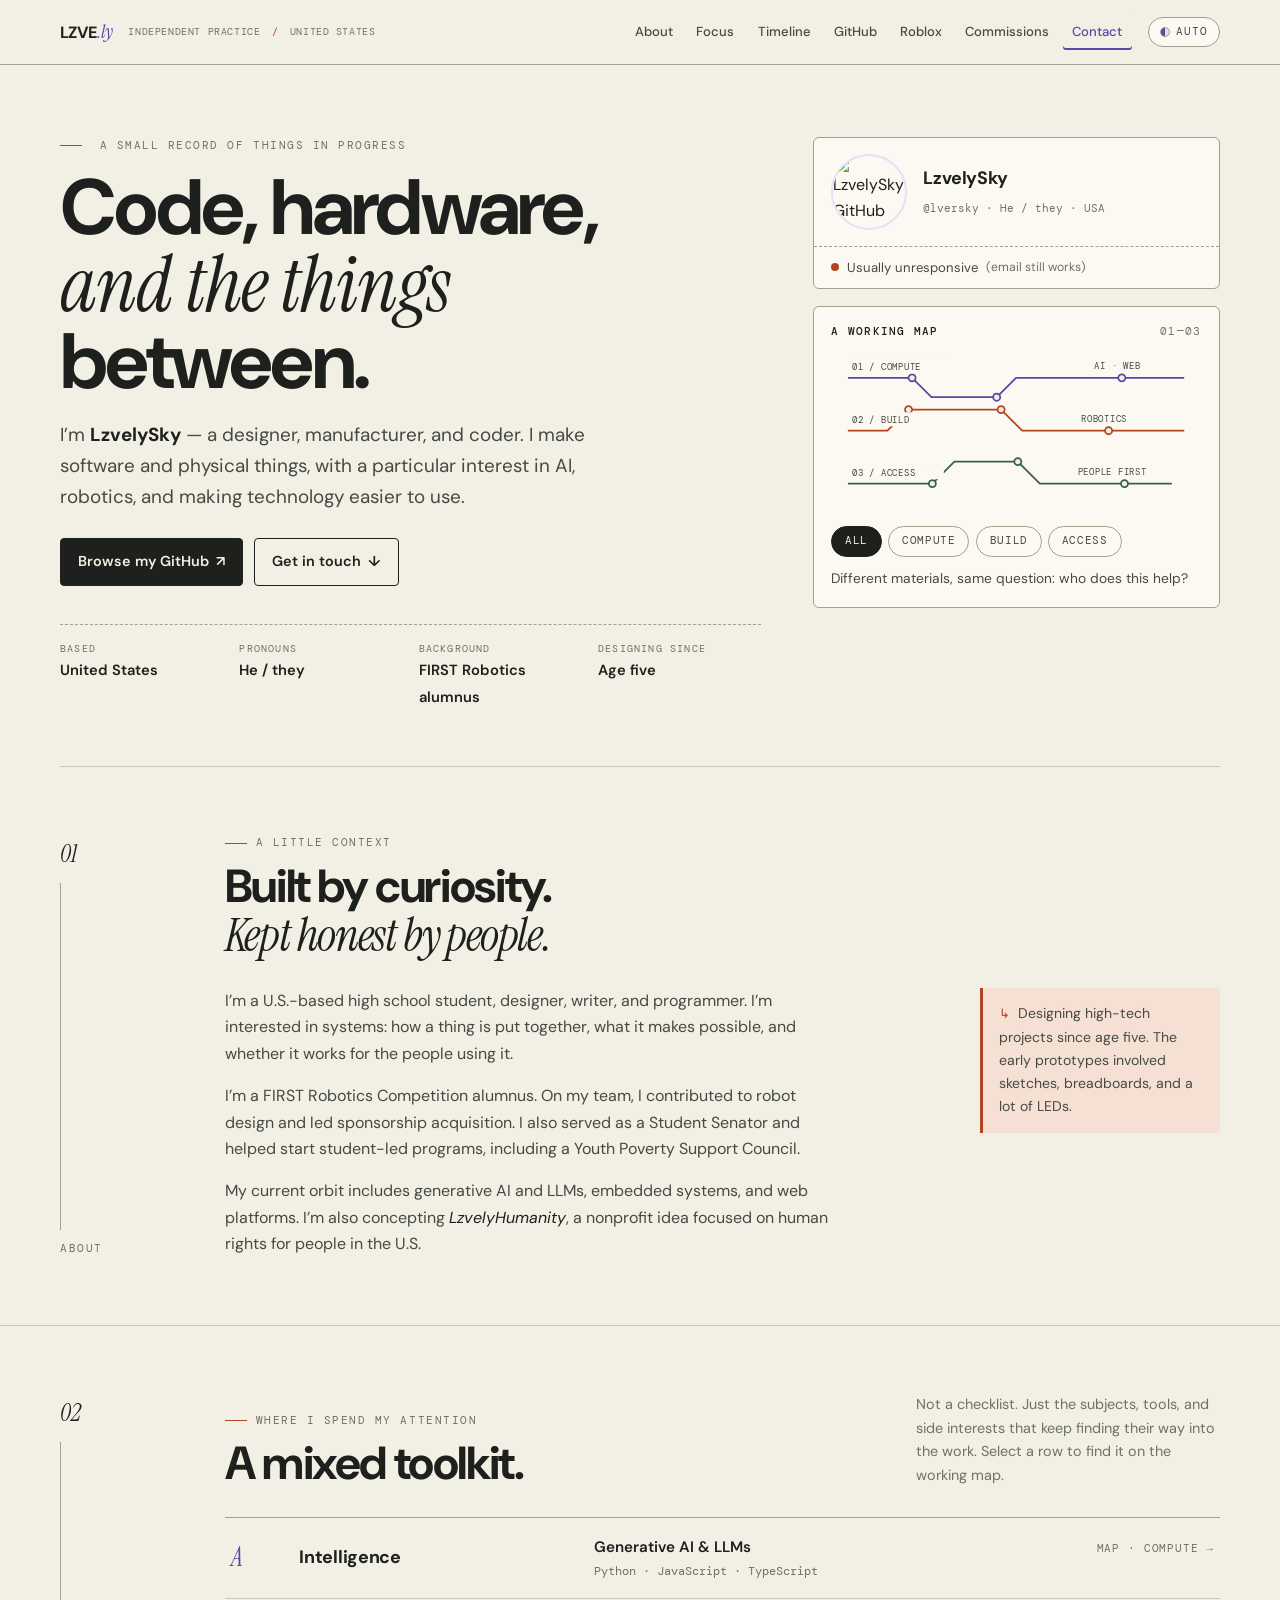
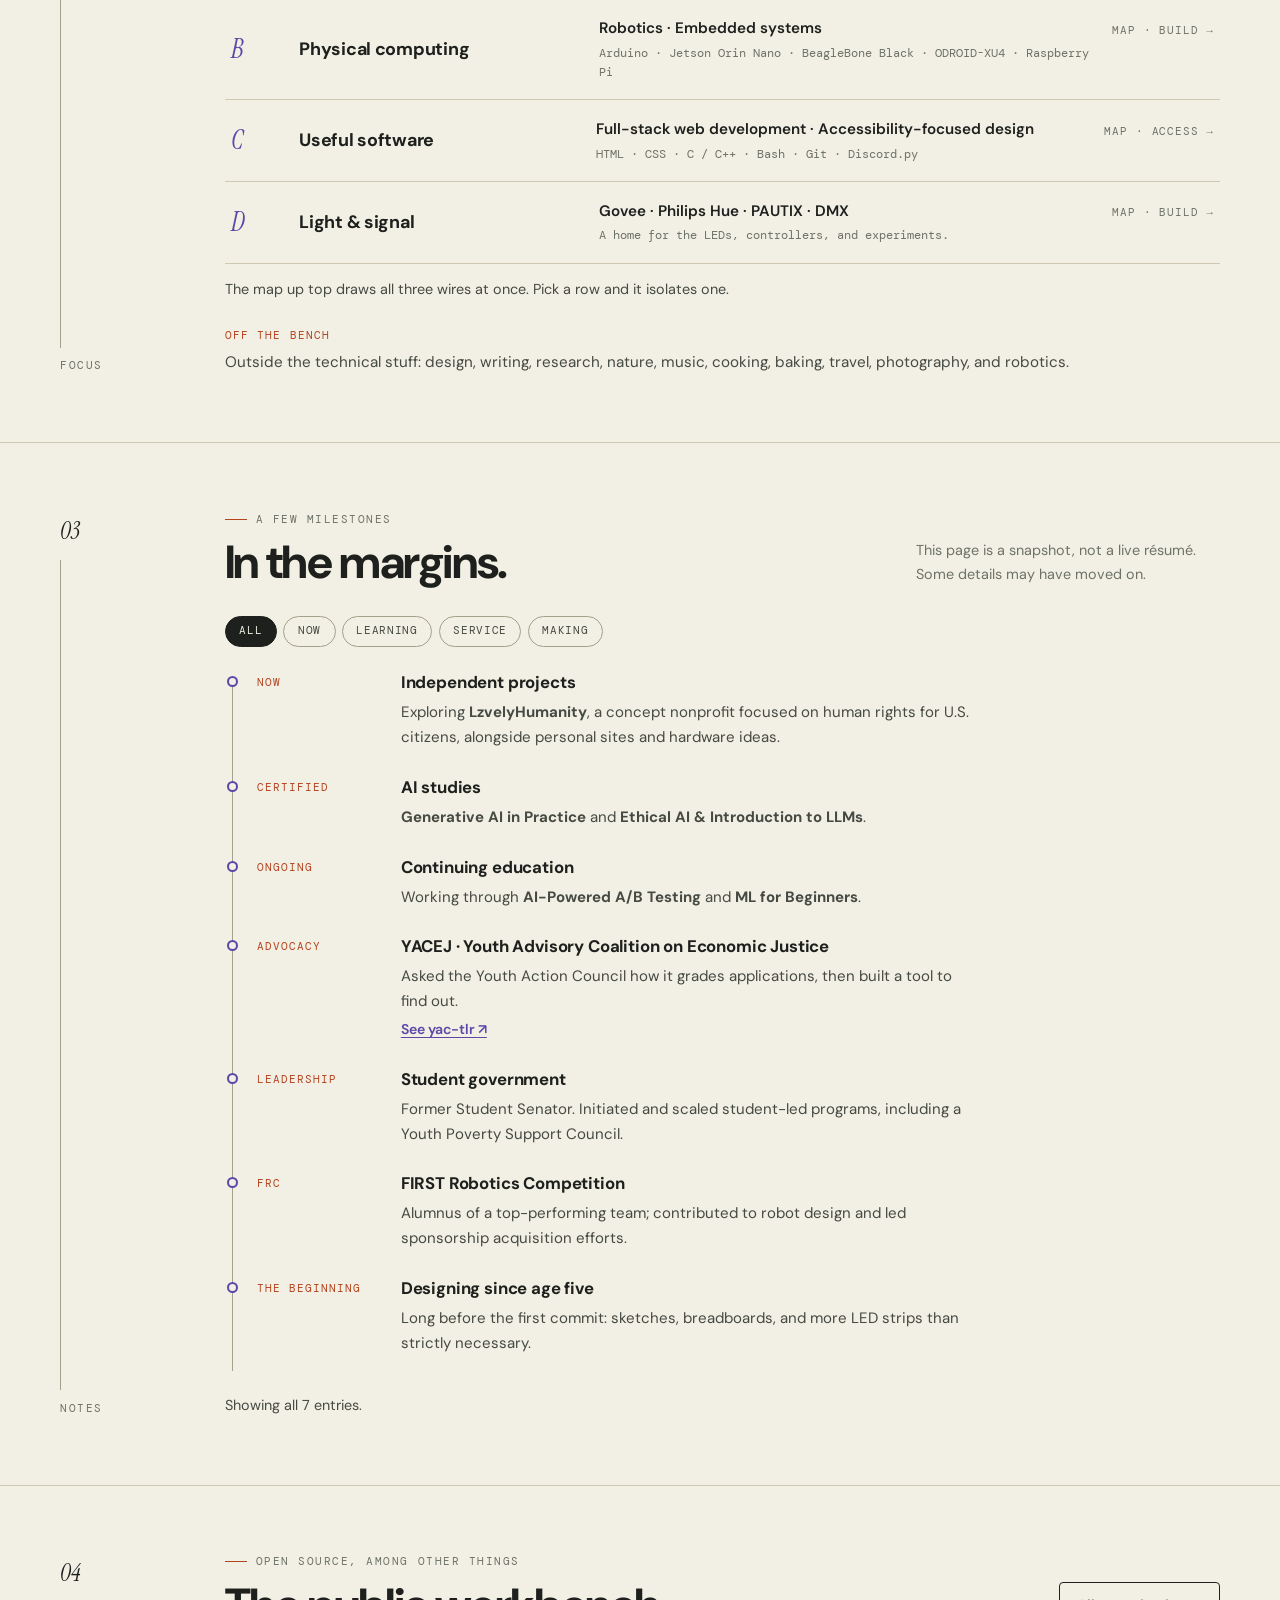
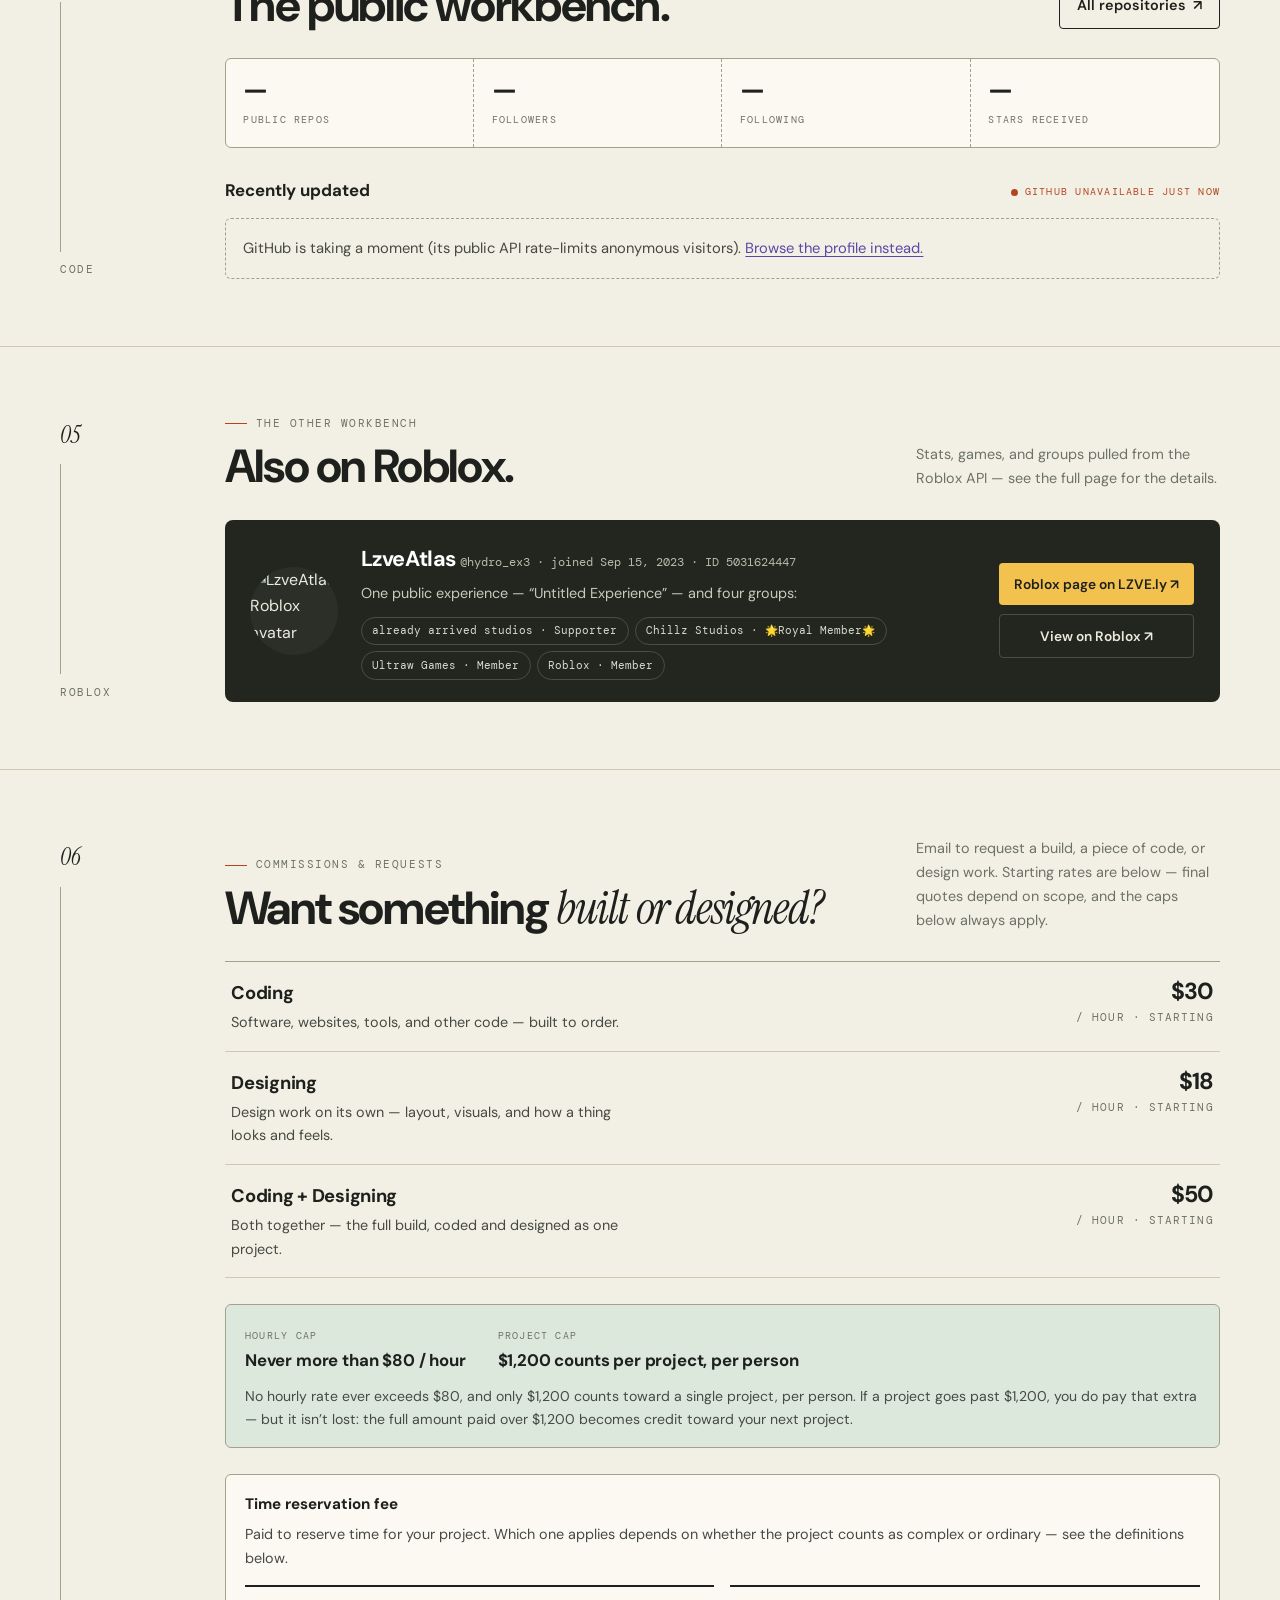
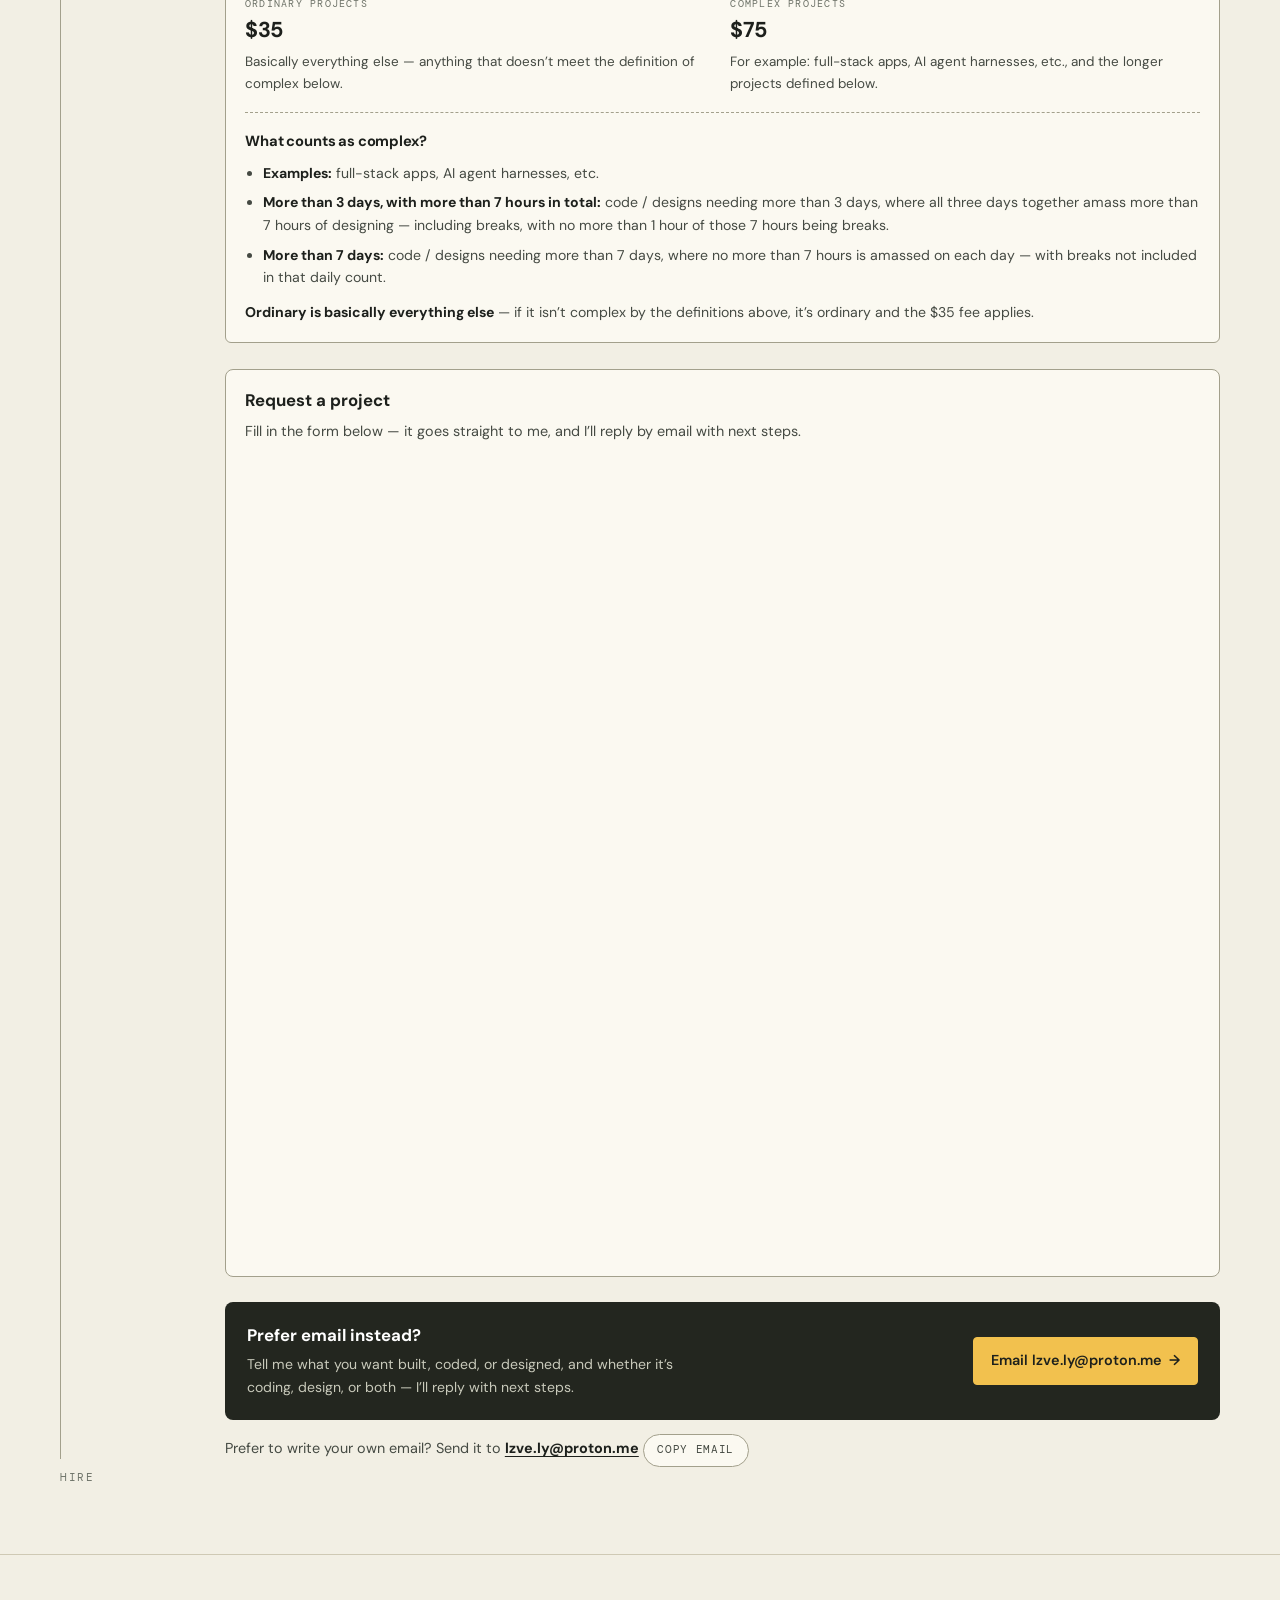
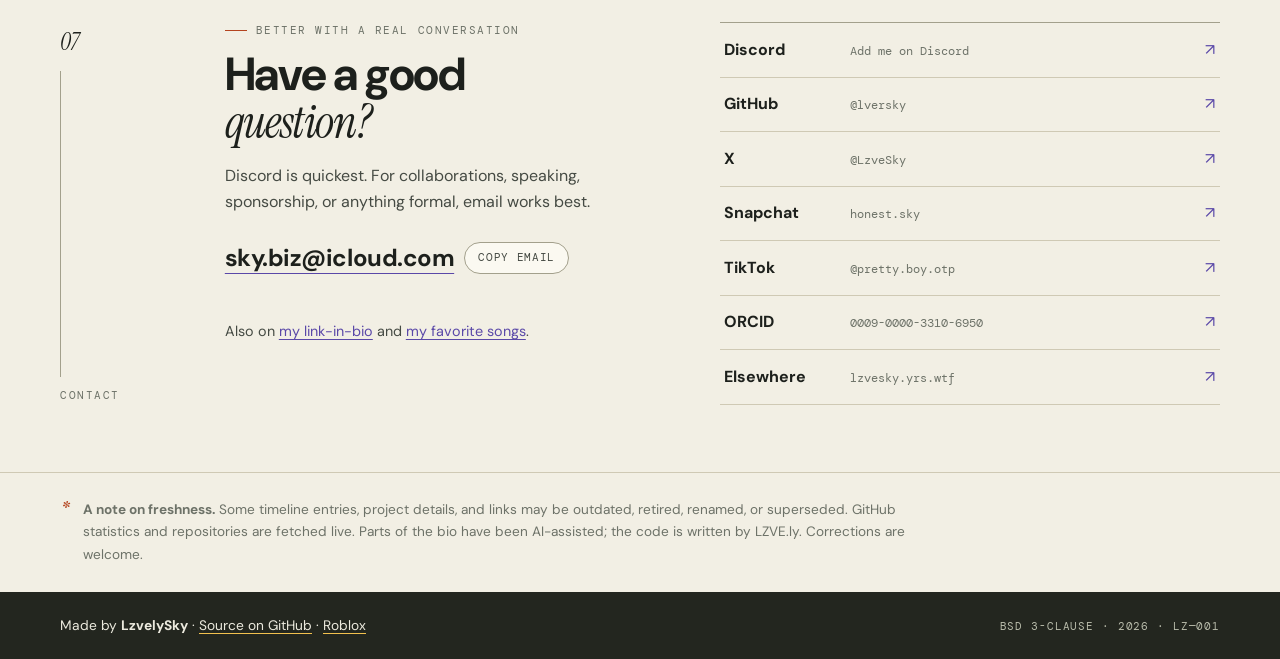
==== commit caa7bd1b: "Embed Tally commissions form inline in Commissions section" ====
--- a/index.html
+++ b/index.html
@@ -301,6 +301,10 @@
 .rate-caps p{flex-basis:100%;font-size:.88rem;color:var(--ink-soft)}
 .hire-email-line{margin-top:.9rem;font-size:.9rem;color:var(--ink-soft)}
 .hire-email-line a{font-weight:700;color:var(--ink)}
+.tally-embed{background:var(--card);border:1px solid var(--rule-strong);border-radius:8px;padding:1.1rem 1.2rem;margin-bottom:1.6rem}
+.tally-embed h3{font-size:1.05rem;margin-bottom:.3rem}
+.tally-embed>p{font-size:.9rem;color:var(--ink-soft);margin-bottom:.9rem}
+.tally-embed iframe{display:block;width:100%;min-height:800px;border:0;background:transparent}
 
 /* contact */
 .contact-grid{display:grid;grid-template-columns:minmax(0,1fr) minmax(0,1.1fr);gap:2.5rem;align-items:start}
@@ -652,8 +656,15 @@
           </div>
         </div>
 
+        <div class="tally-embed">
+          <h3>Request a project</h3>
+          <p>Fill in the form below — it goes straight to me, and I’ll reply by email with next steps.</p>
+          <iframe data-tally-src="https://tally.so/embed/2jAXAM?alignLeft=1&amp;hideTitle=1&amp;transparentBackground=1&amp;dynamicHeight=1" loading="lazy" width="100%" height="800" frameborder="0" marginheight="0" marginwidth="0" title="LZVE Commissions — Project Request"></iframe>
+          <script src="https://tally.so/widgets/embed.js"></script>
+        </div>
+
         <div class="hire-cta">
-          <div><strong>Request a project by email</strong><p>Tell me what you want built, coded, or designed, and whether it’s coding, design, or both — I’ll reply with next steps.</p></div>
+          <div><strong>Prefer email instead?</strong><p>Tell me what you want built, coded, or designed, and whether it’s coding, design, or both — I’ll reply with next steps.</p></div>
           <a class="btn" href="mailto:lzve.ly@proton.me?subject=Project%20request%20%E2%80%94%20build%20%2F%20code%20%2F%20design&amp;body=Hi%2C%0A%0AI%27d%20like%20to%20request%3A%0A%0AWhat%20I%20want%20built%2Fcoded%2Fdesigned%3A%0A%0AType%20(coding%20%2F%20designing%20%2F%20both)%3A%0A%0AProject%20size%20(ordinary%20%2F%20complex%2C%20if%20you%20know)%3A%0A%0ADetails%3A%0A">Email lzve.ly@proton.me <span aria-hidden="true">→</span></a>
         </div>
         <p class="hire-email-line">Prefer to write your own email? Send it to <a href="mailto:lzve.ly@proton.me">lzve.ly@proton.me</a> <button class="copy-btn" id="copy-proton" type="button">Copy email</button></p>
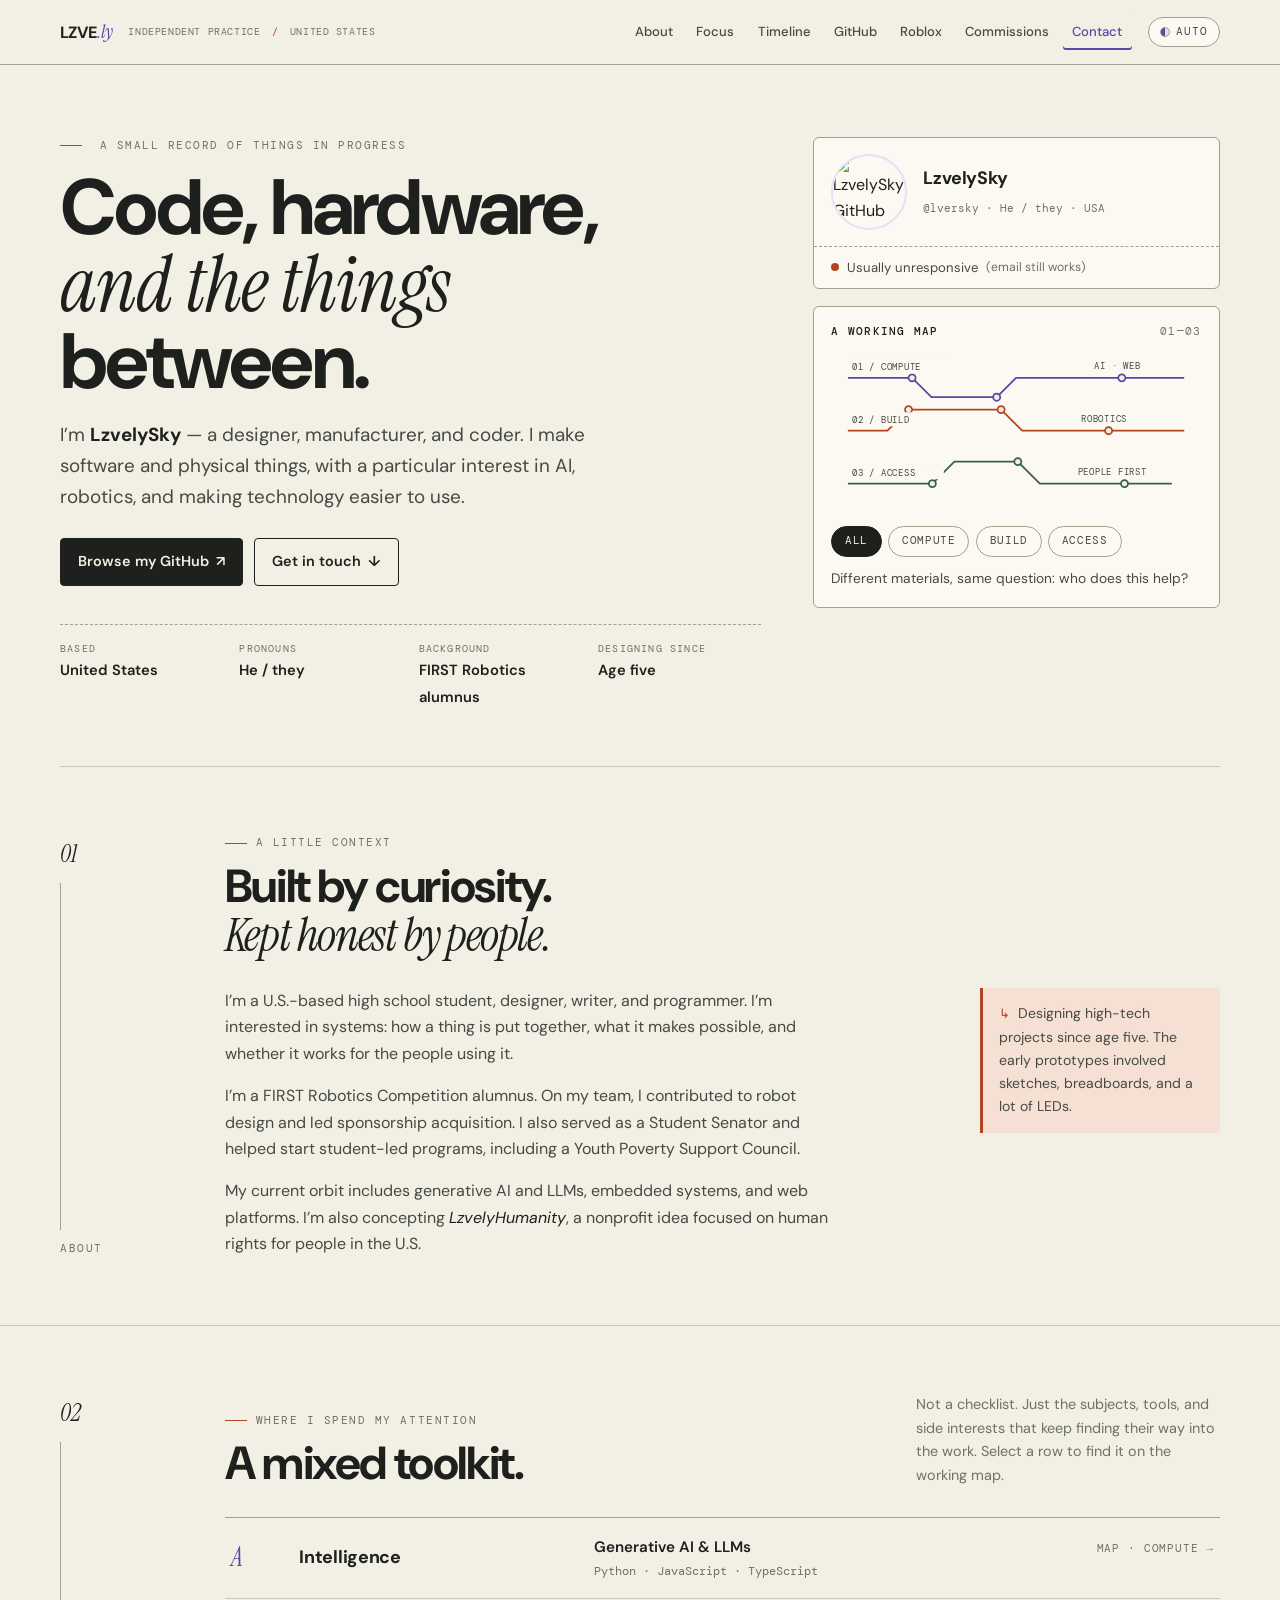
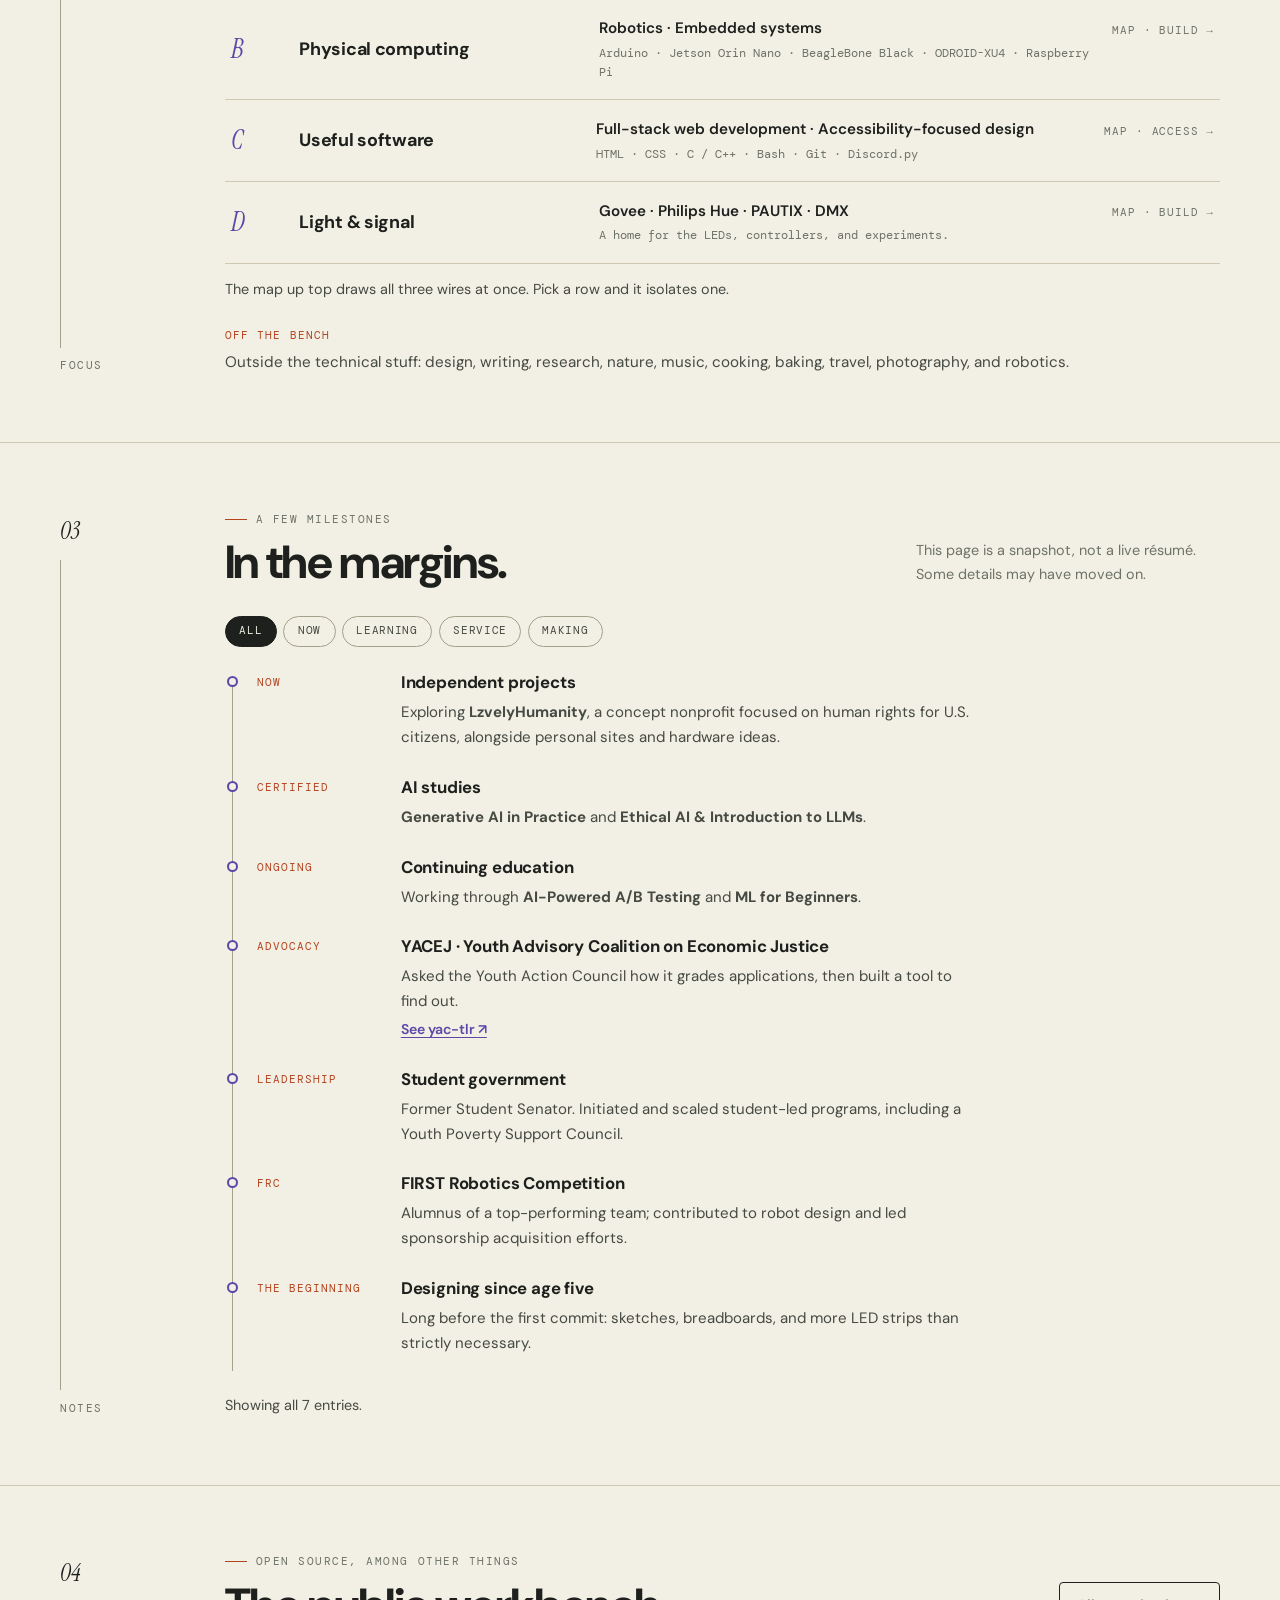
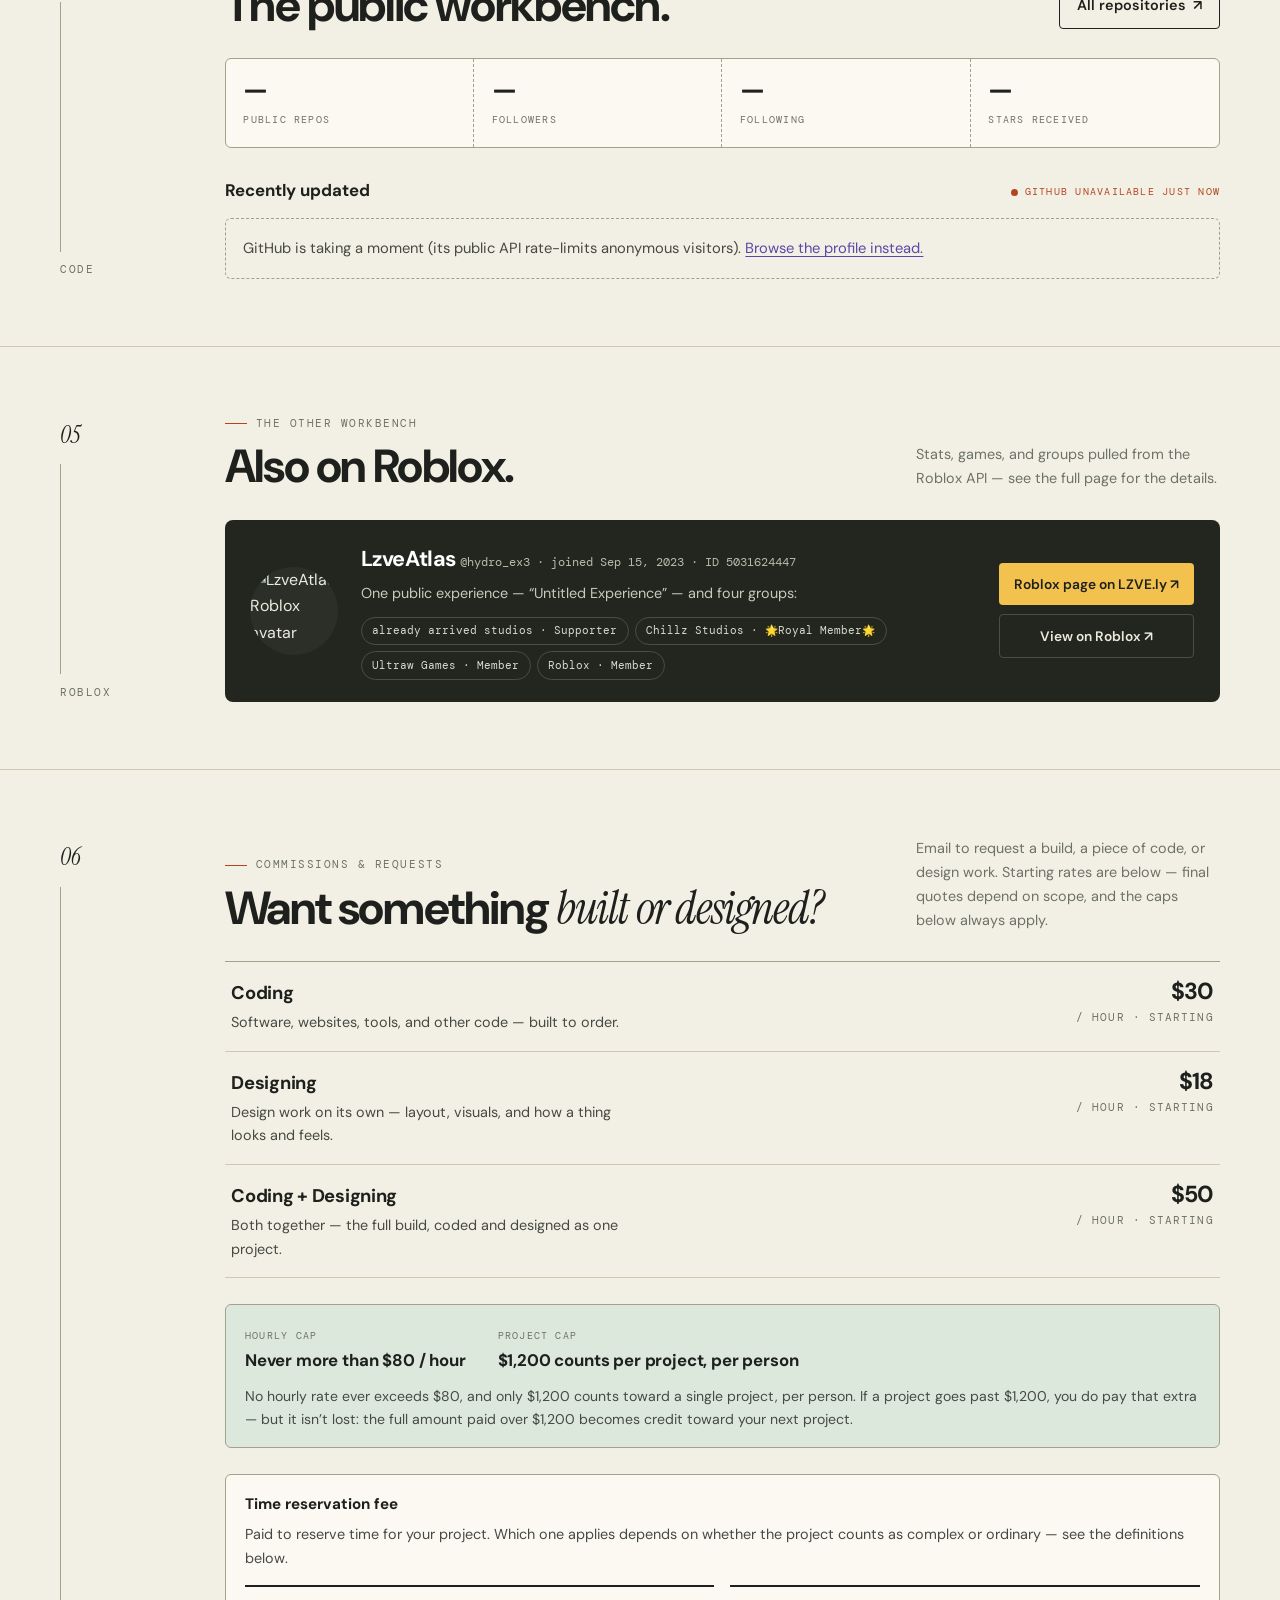
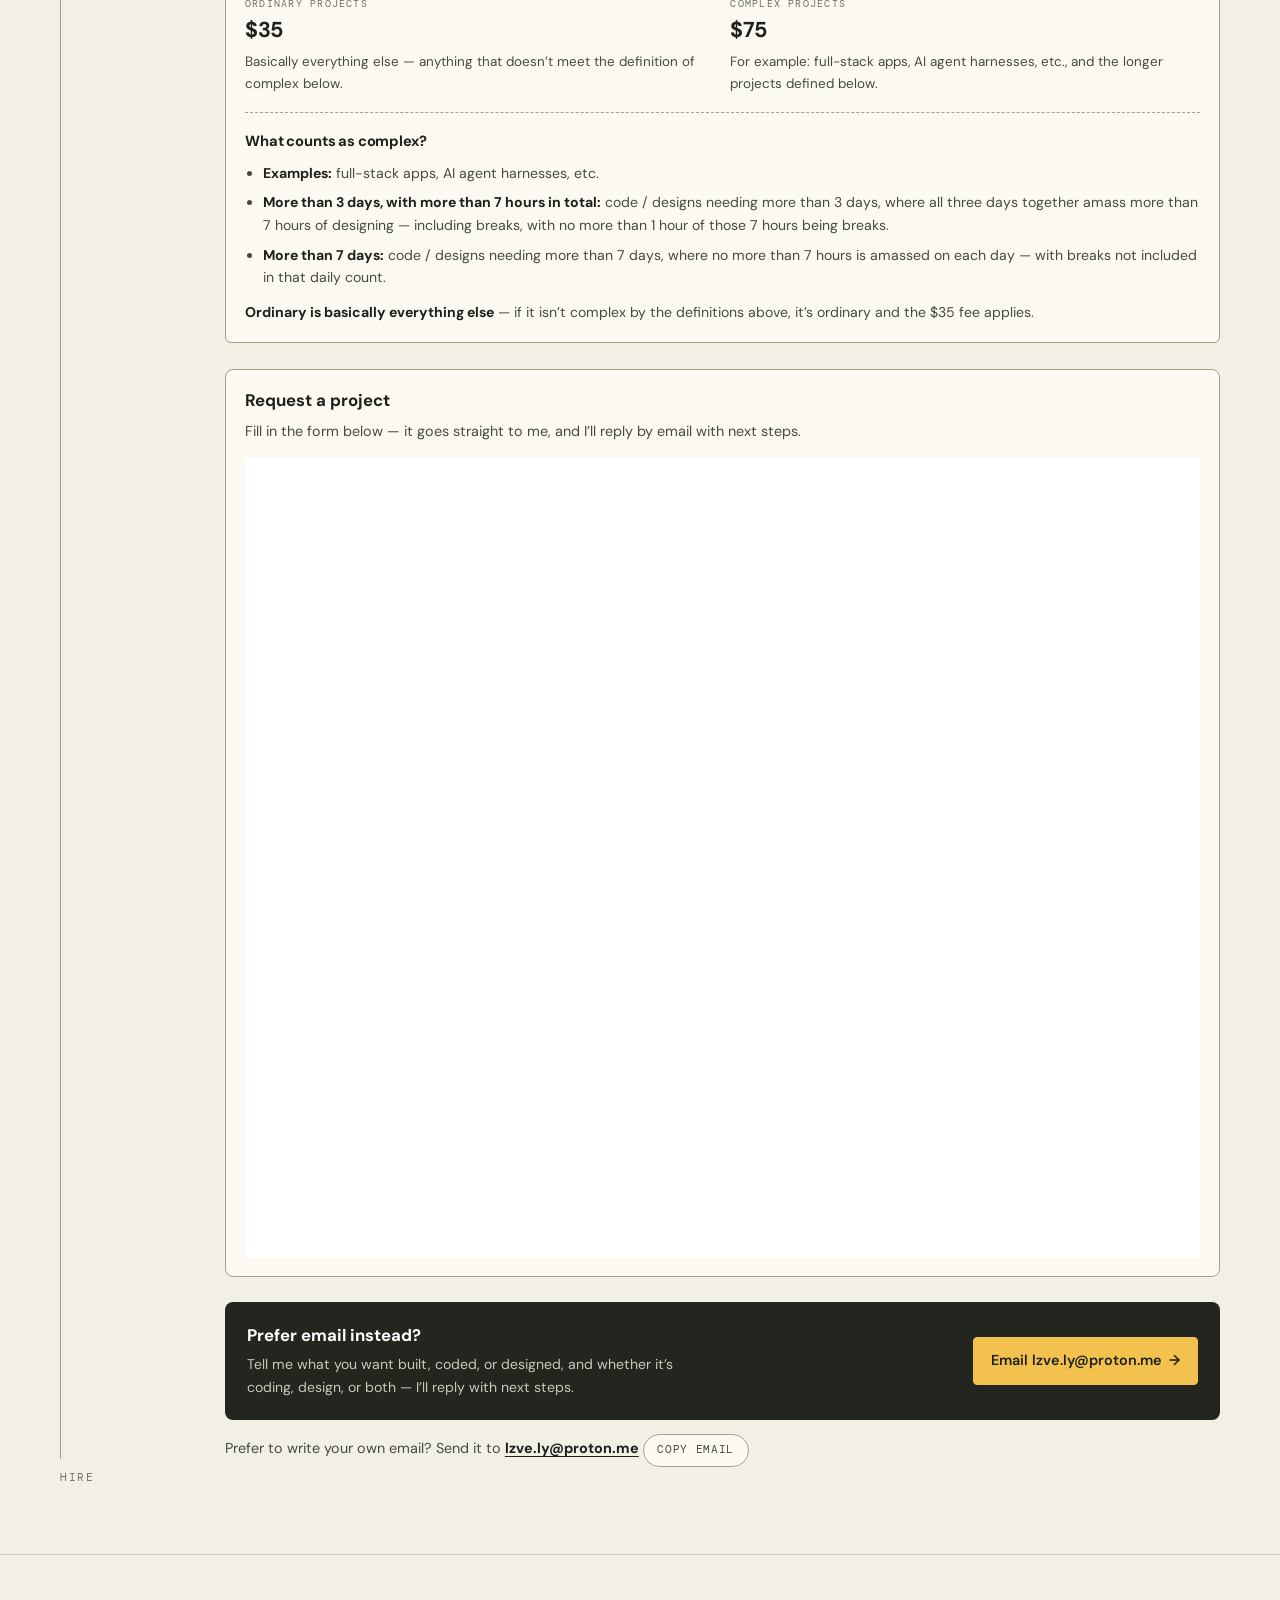
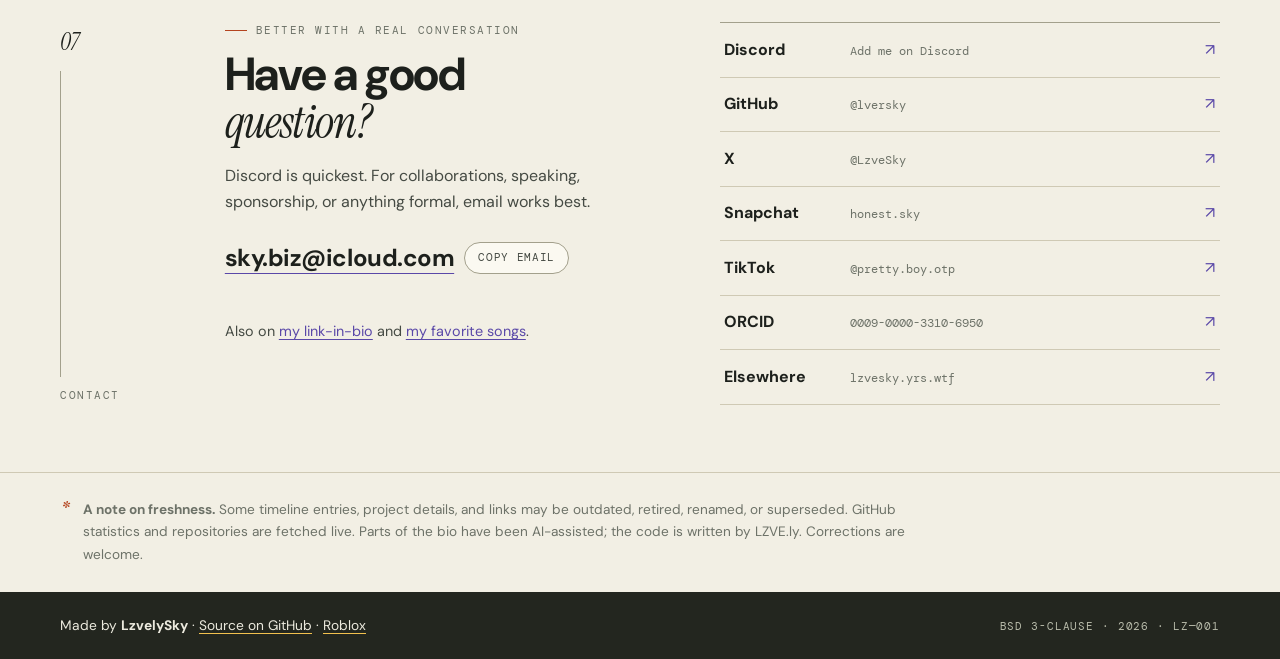
==== commit a07c3780: "Remove transparent background from embedded Tally form" ====
--- a/index.html
+++ b/index.html
@@ -304,7 +304,7 @@
 .tally-embed{background:var(--card);border:1px solid var(--rule-strong);border-radius:8px;padding:1.1rem 1.2rem;margin-bottom:1.6rem}
 .tally-embed h3{font-size:1.05rem;margin-bottom:.3rem}
 .tally-embed>p{font-size:.9rem;color:var(--ink-soft);margin-bottom:.9rem}
-.tally-embed iframe{display:block;width:100%;min-height:800px;border:0;background:transparent}
+.tally-embed iframe{display:block;width:100%;min-height:800px;border:0;background:#fff;border-radius:4px}
 
 /* contact */
 .contact-grid{display:grid;grid-template-columns:minmax(0,1fr) minmax(0,1.1fr);gap:2.5rem;align-items:start}
@@ -659,7 +659,7 @@
         <div class="tally-embed">
           <h3>Request a project</h3>
           <p>Fill in the form below — it goes straight to me, and I’ll reply by email with next steps.</p>
-          <iframe data-tally-src="https://tally.so/embed/2jAXAM?alignLeft=1&amp;hideTitle=1&amp;transparentBackground=1&amp;dynamicHeight=1" loading="lazy" width="100%" height="800" frameborder="0" marginheight="0" marginwidth="0" title="LZVE Commissions — Project Request"></iframe>
+          <iframe data-tally-src="https://tally.so/embed/2jAXAM?alignLeft=1&amp;hideTitle=1&amp;dynamicHeight=1" loading="lazy" width="100%" height="800" frameborder="0" marginheight="0" marginwidth="0" title="LZVE Commissions — Project Request"></iframe>
           <script src="https://tally.so/widgets/embed.js"></script>
         </div>
 
